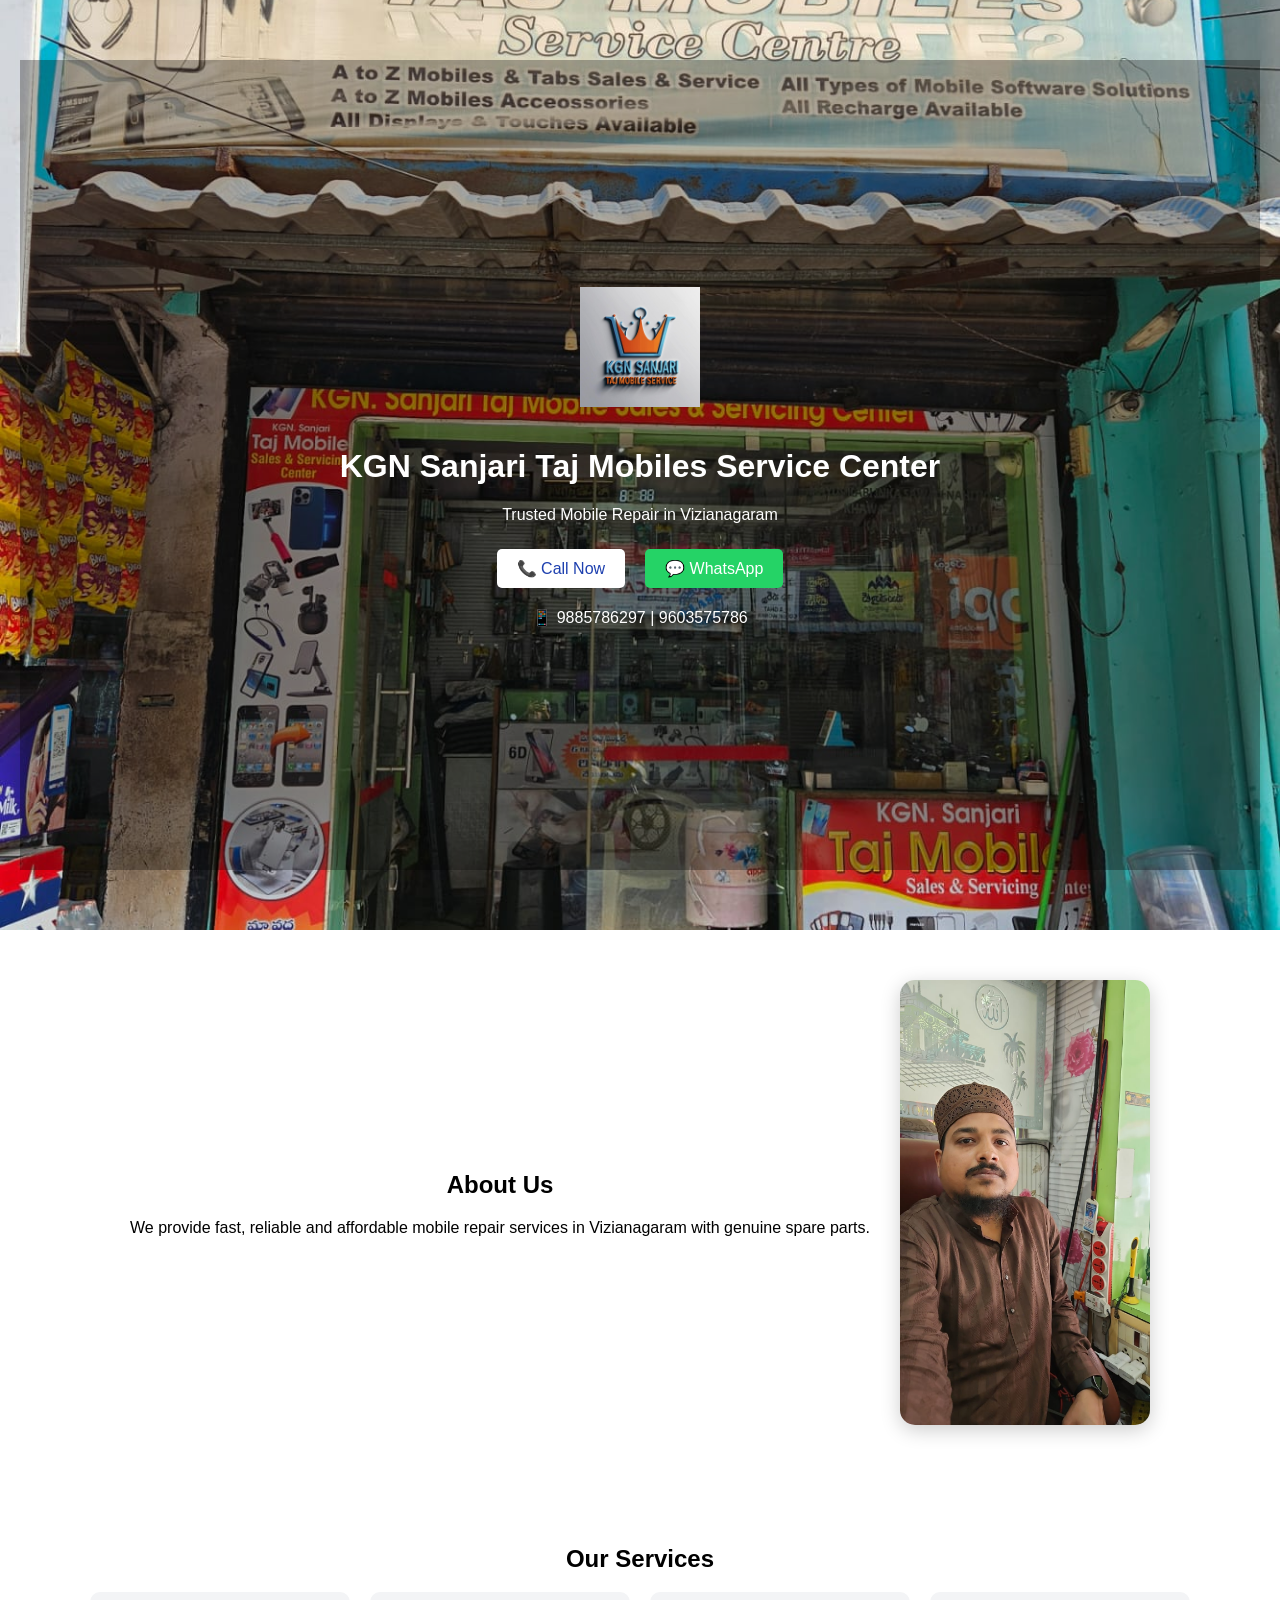
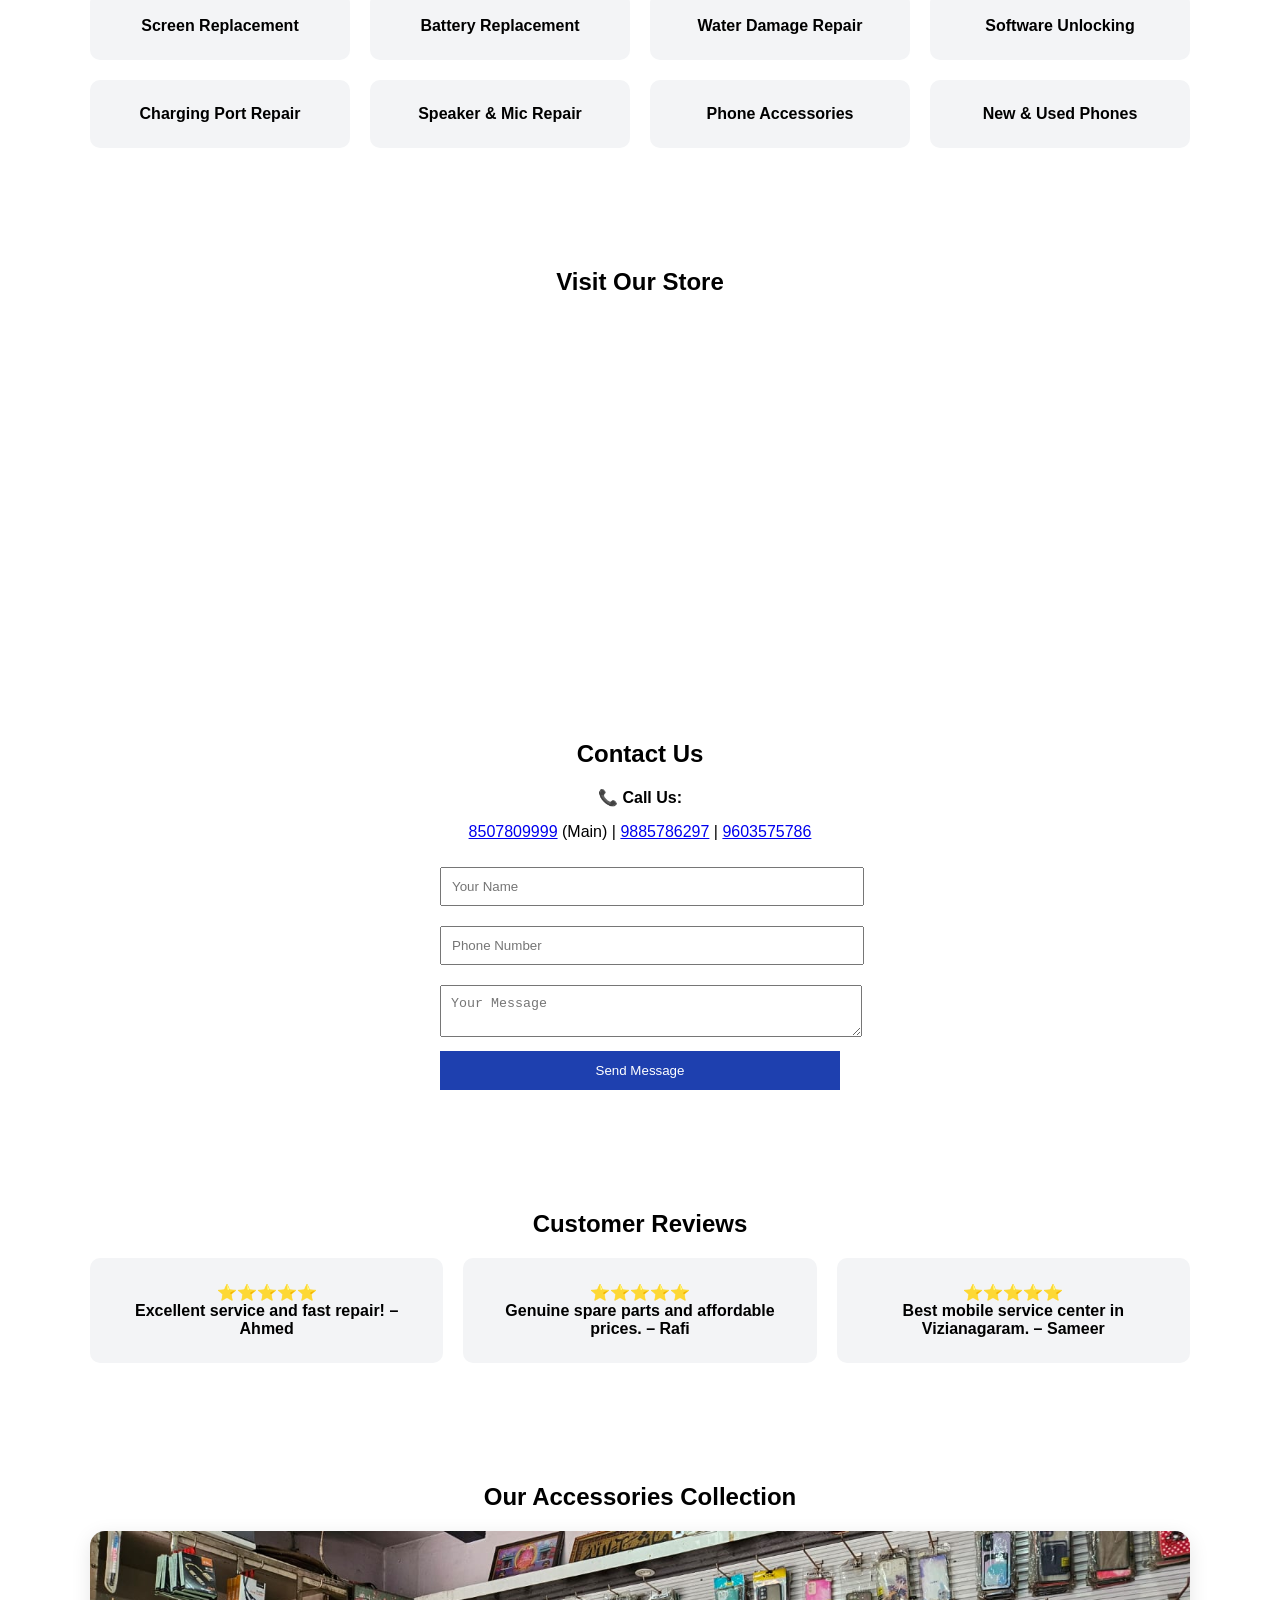
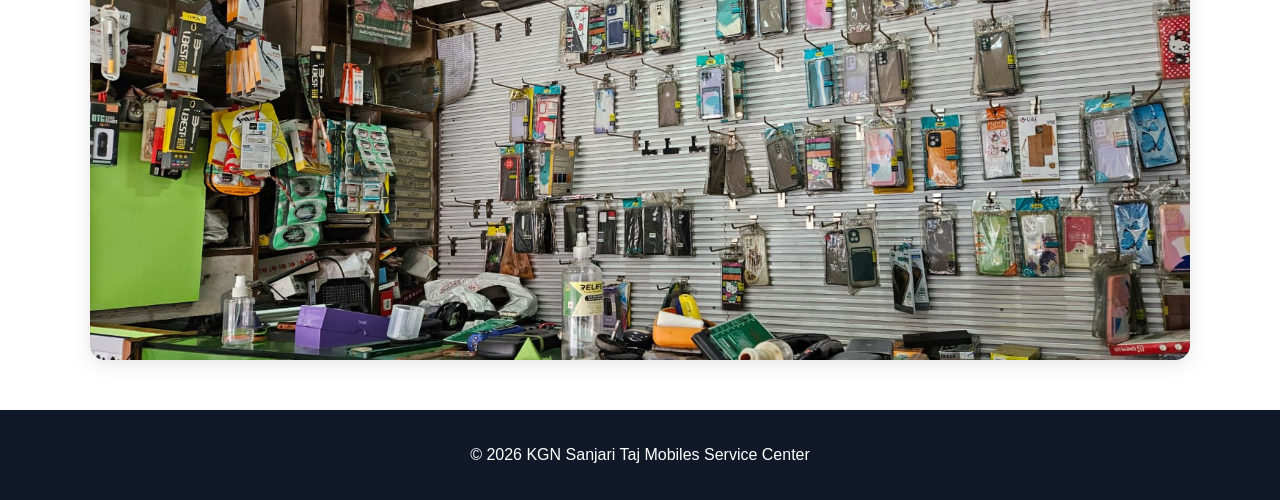
==== index.html @ 89501f6b "First website upload" ====
<!DOCTYPE html>
<html lang="en">
<head>
  <meta charset="UTF-8">
  <title>KGN Sanjari Taj Mobiles Service Center</title>
  <meta name="viewport" content="width=device-width, initial-scale=1.0">
  <link rel="stylesheet" href="style.css">
</head>
<body>

<header class="hero">
  <div class="overlay">
    <div class="container">
      <img src="images/Logo.png" class="logo">
      <h1>KGN Sanjari Taj Mobiles Service Center</h1>
      <p>Trusted Mobile Repair in Vizianagaram</p>
  <div class="buttons">
  <a href="tel:8507809999" class="btn call">📞 Call Now</a>
  <a href="https://wa.me/918507809999" class="btn whatsapp">💬 WhatsApp</a>
</div>

<p class="extra-numbers">
  📱 9885786297 | 9603575786
</p>
    </div>
  </div>
</header>

<section class="about">
  <div class="container about-flex">
    <div>
      <h2>About Us</h2>
      <p>
        We provide fast, reliable and affordable mobile repair services 
        in Vizianagaram with genuine spare parts.
      </p>
    </div>
    <img src="images/owner.jpeg" alt="Owner">
  </div>
</section>

<section class="services">
  <div class="container">
    <h2>Our Services</h2>
    <div class="grid">
      <div class="card">Screen Replacement</div>
      <div class="card">Battery Replacement</div>
      <div class="card">Water Damage Repair</div>
      <div class="card">Software Unlocking</div>
      <div class="card">Charging Port Repair</div>
      <div class="card">Speaker & Mic Repair</div>
      <div class="card">Phone Accessories</div>
      <div class="card">New & Used Phones</div>
    </div>
  </div>
</section>

<section class="location">
  <div class="container">
    <h2>Visit Our Store</h2>
   <iframe 
  src="https://www.google.com/maps?q=18.114281,83.413491&output=embed">
</iframe>
  </div>
</section>

<section class="contact">
  <div class="container">
    <h2>Contact Us</h2>

   <p><strong>📞 Call Us:</strong></p>
<p>
  <a href="tel:8507809999">8507809999</a> (Main) |
  <a href="tel:9885786297">9885786297</a> |
  <a href="tel:9603575786">9603575786</a>
</p>

    <form action="https://formsubmit.co/YOUR-EMAIL@gmail.com" method="POST">
      <input type="text" name="name" placeholder="Your Name" required>
      <input type="tel" name="phone" placeholder="Phone Number" required>
      <textarea name="message" placeholder="Your Message" required></textarea>
      <button type="submit">Send Message</button>
    </form>
  </div>
</section>
<section class="reviews">
  <div class="container">
    <h2 data-aos="fade-up">Customer Reviews</h2>
    <div class="grid">
      <div class="card" data-aos="fade-up">
        ⭐⭐⭐⭐⭐ <br>
        Excellent service and fast repair! – Ahmed
      </div>
      <div class="card" data-aos="fade-up" data-aos-delay="200">
        ⭐⭐⭐⭐⭐ <br>
        Genuine spare parts and affordable prices. – Rafi
      </div>
      <div class="card" data-aos="fade-up" data-aos-delay="400">
        ⭐⭐⭐⭐⭐ <br>
        Best mobile service center in Vizianagaram. – Sameer
      </div>
    </div>
  </div>
</section>
<section class="gallery">
  <div class="container">
    <h2>Our Accessories Collection</h2>
    <div class="grid">
      <img src="images/wall.jpeg">
    </div>
  </div>
</section>
<footer>
  <p>© 2026 KGN Sanjari Taj Mobiles Service Center</p>
</footer>

</body>
</html>
---- style.css ----
body {
  margin: 0;
  font-family: Arial, sans-serif;
  text-align: center;
}

.container {
  width: 90%;
  max-width: 1100px;
  margin: auto;
}

header {
  background: linear-gradient(135deg, #1e40af, #2563eb);
  color: white;
  padding: 60px 20px;
}

.buttons {
  margin-top: 20px;
}

.btn {
  padding: 10px 20px;
  margin: 5px;
  text-decoration: none;
  border-radius: 5px;
  display: inline-block;
}

.call {
  background: white;
  color: #1e40af;
}

.whatsapp {
  background: #25D366;
  color: white;
}

section {
  padding: 50px 20px;
}

.grid {
  display: grid;
  grid-template-columns: repeat(auto-fit, minmax(220px, 1fr));
  gap: 20px;
}

.card {
  background: #f3f4f6;
  padding: 25px;
  border-radius: 10px;
  font-weight: bold;
}

iframe {
  width: 100%;
  height: 300px;
  border: 0;
}

form {
  max-width: 400px;
  margin: auto;
}

input, textarea {
  width: 100%;
  padding: 10px;
  margin: 10px 0;
}

button {
  background: #1e40af;
  color: white;
  padding: 12px;
  border: none;
  width: 100%;
  cursor: pointer;
}

footer {
  background: #111827;
  color: white;
  padding: 20px;
}
.hero {
  background: url("images/front.jpeg") center/cover no-repeat;
  height: 90vh;
  position: relative;
}

.overlay {
  background: rgba(0,0,0,0.3);
  height: 100%;
  display: flex;
  align-items: center;
  justify-content: center;
  text-align: center;
  color: white;
}

.logo {
  width: 120px;
  margin-bottom: 15px;
}.about-flex {
  display: flex;
  gap: 30px;
  align-items: center;
  justify-content: center;
  flex-wrap: wrap;
}

.about-flex img {
  width: 250px;
  border-radius: 15px;
  box-shadow: 0 5px 20px rgba(0,0,0,0.2);
}
.gallery img {
  width: 100%;
  border-radius: 15px;
  box-shadow: 0 5px 20px rgba(0,0,0,0.1);
}
.buttons {
  display: flex;
  flex-wrap: wrap;
  justify-content: center;
  gap: 10px;
}.extra-numbers {
  margin-top: 15px;
  font-size: 16px;
  color: #fff;
}
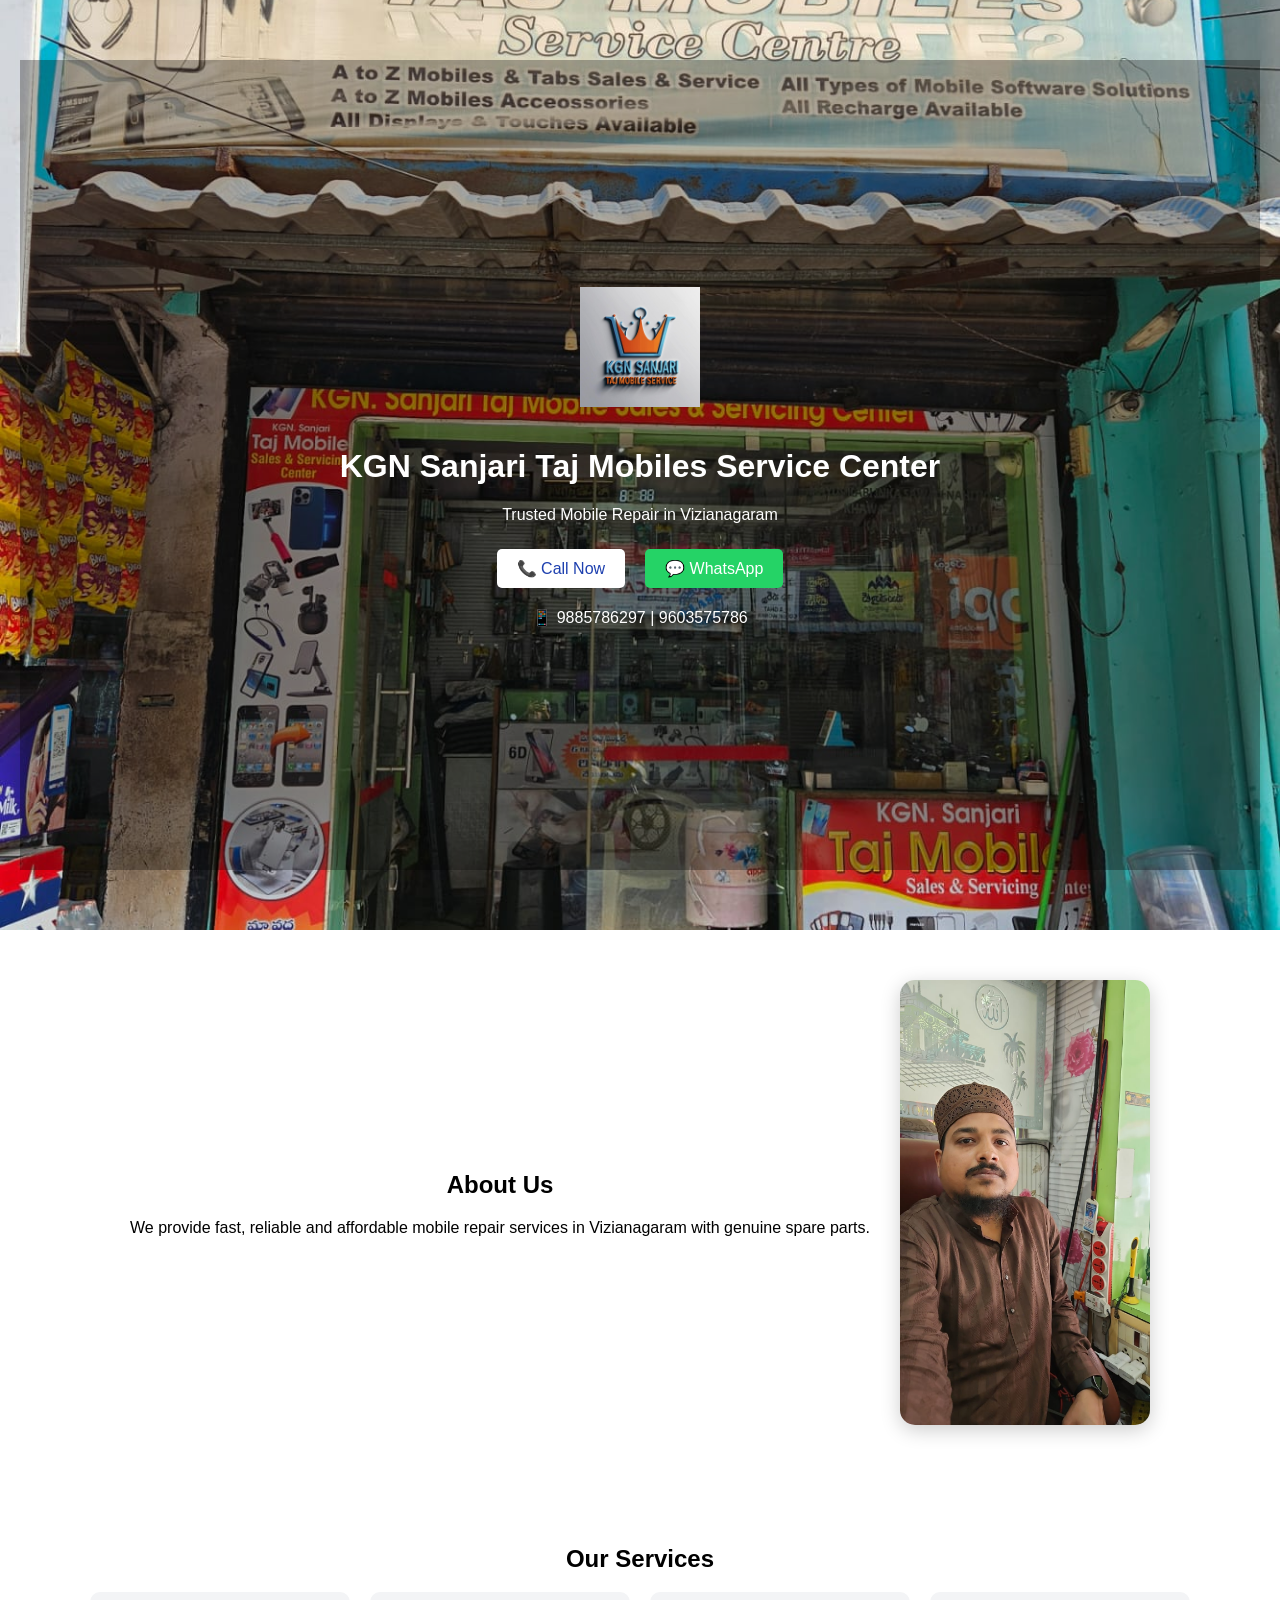
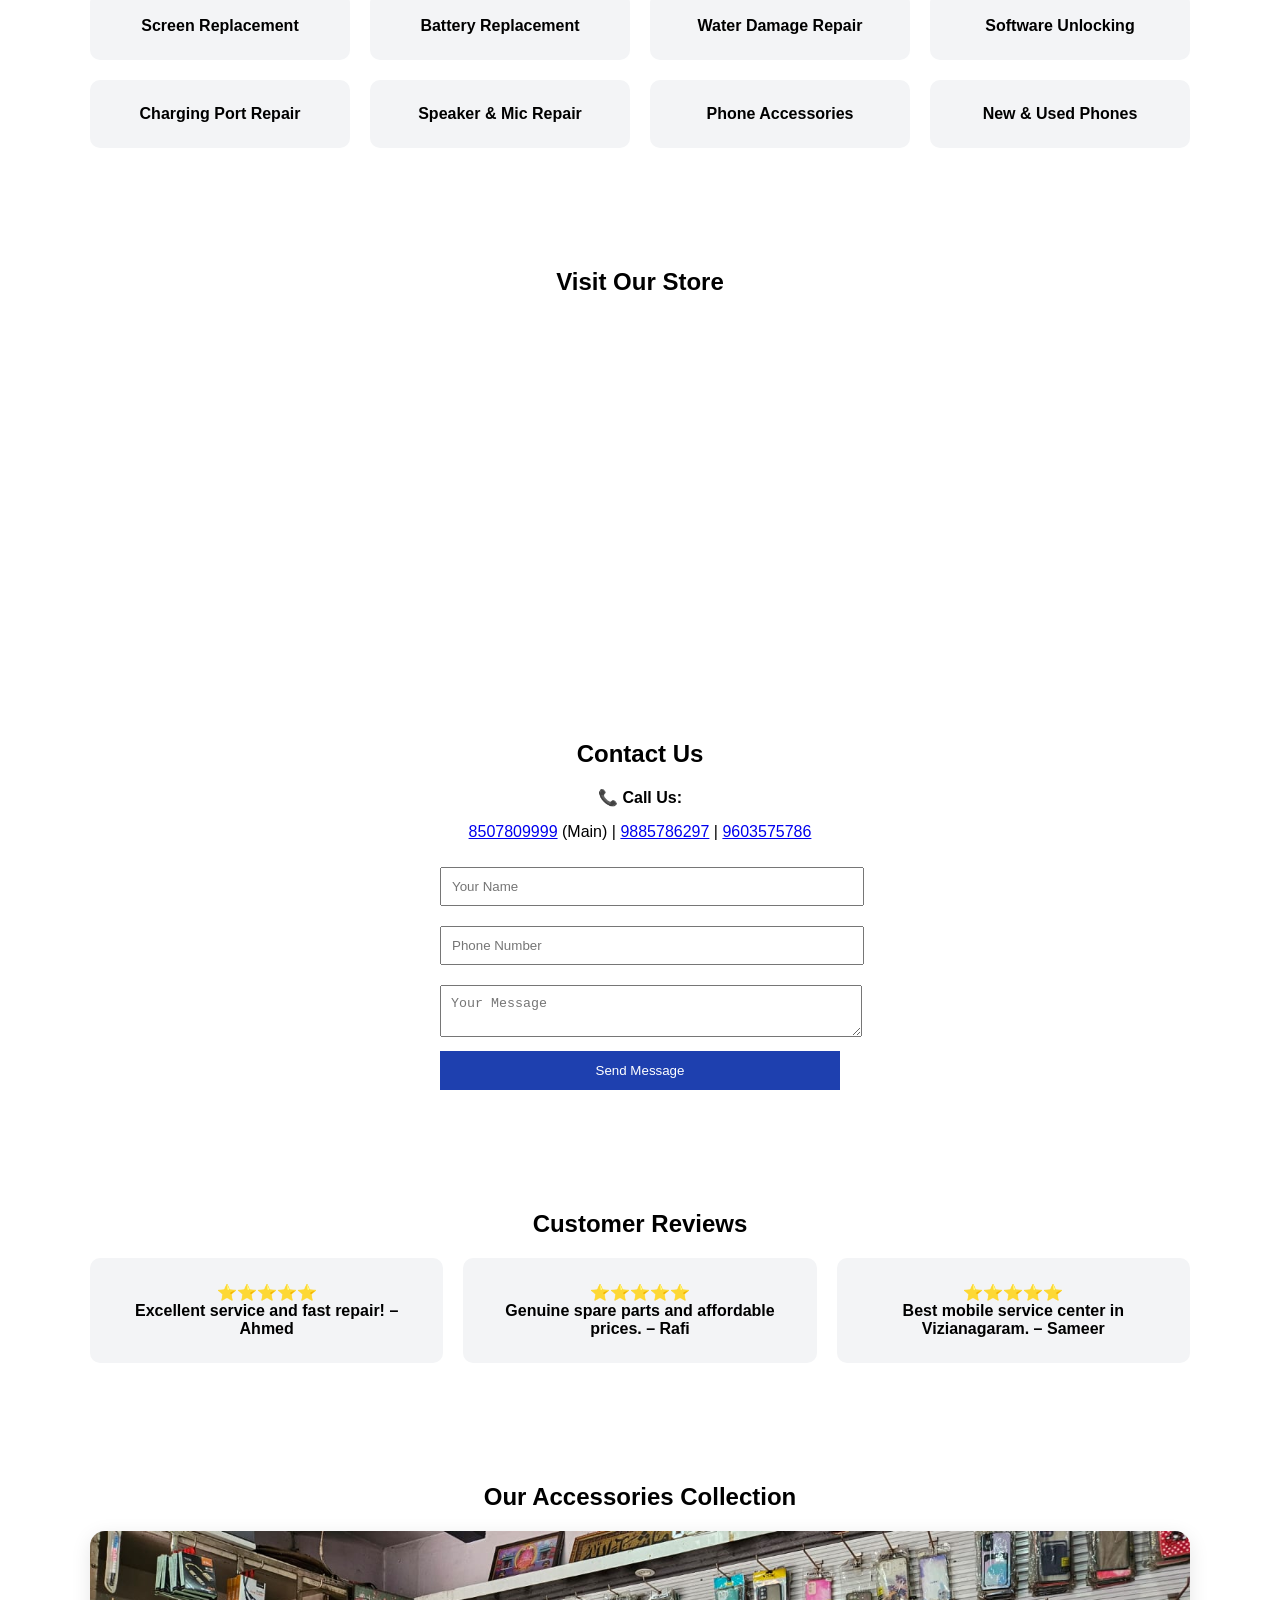
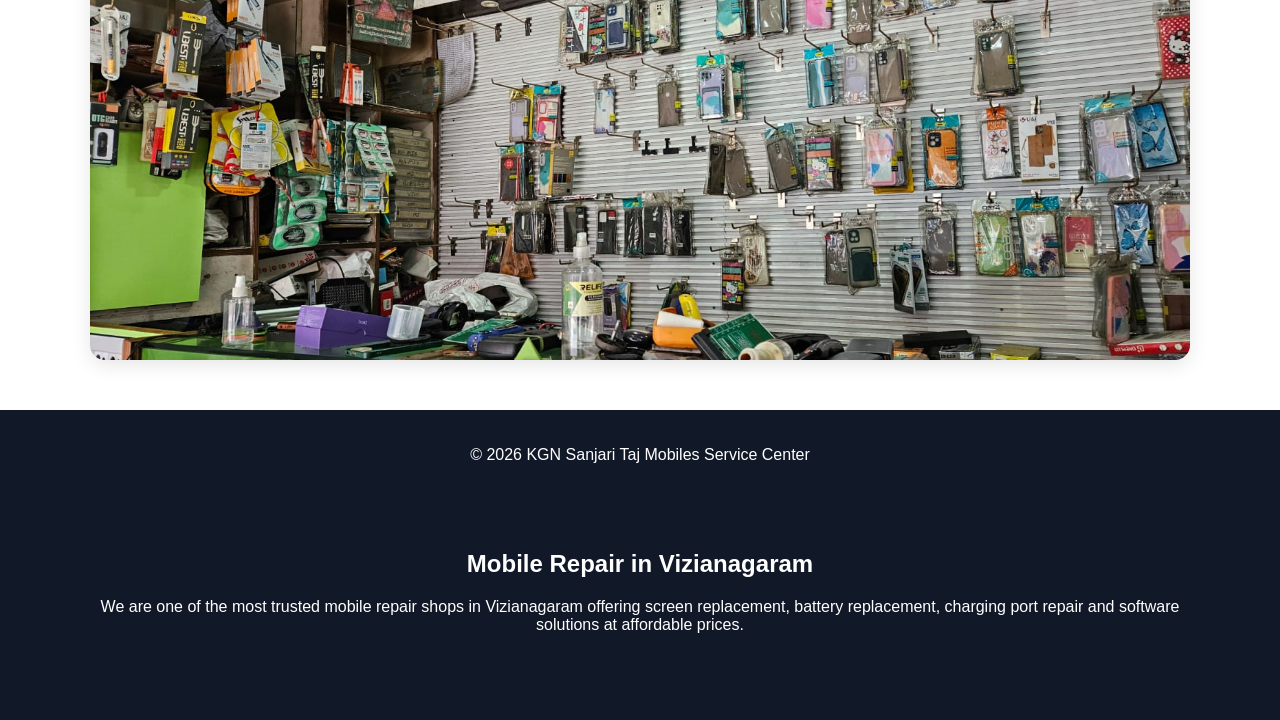
==== commit bb55f533: "Updated website" ====
--- a/index.html
+++ b/index.html
@@ -2,7 +2,9 @@
 <html lang="en">
 <head>
   <meta charset="UTF-8">
-  <title>KGN Sanjari Taj Mobiles Service Center</title>
+  <meta name="description" content="KGN Sanjari Taj Mobiles is the best mobile repair shop in Vizianagaram. Screen replacement, battery replacement, software repair and accessories available. Call 8507809999.">
+  <meta name="keywords" content="Mobile repair in Vizianagaram, Best mobile service center Vizianagaram, Screen replacement Vizianagaram, Battery replacement near me">
+  <title>Best Mobile Repair in Vizianagaram | KGN Sanjari Taj Mobiles Service Center</title>
   <meta name="viewport" content="width=device-width, initial-scale=1.0">
   <link rel="stylesheet" href="style.css">
 </head>
@@ -112,6 +114,16 @@
 </section>
 <footer>
   <p>© 2026 KGN Sanjari Taj Mobiles Service Center</p>
+  <section>
+  <div class="container">
+    <h2>Mobile Repair in Vizianagaram</h2>
+    <p>
+      We are one of the most trusted mobile repair shops in Vizianagaram 
+      offering screen replacement, battery replacement, charging port repair 
+      and software solutions at affordable prices.
+    </p>
+  </div>
+</section>
 </footer>
 
 </body>
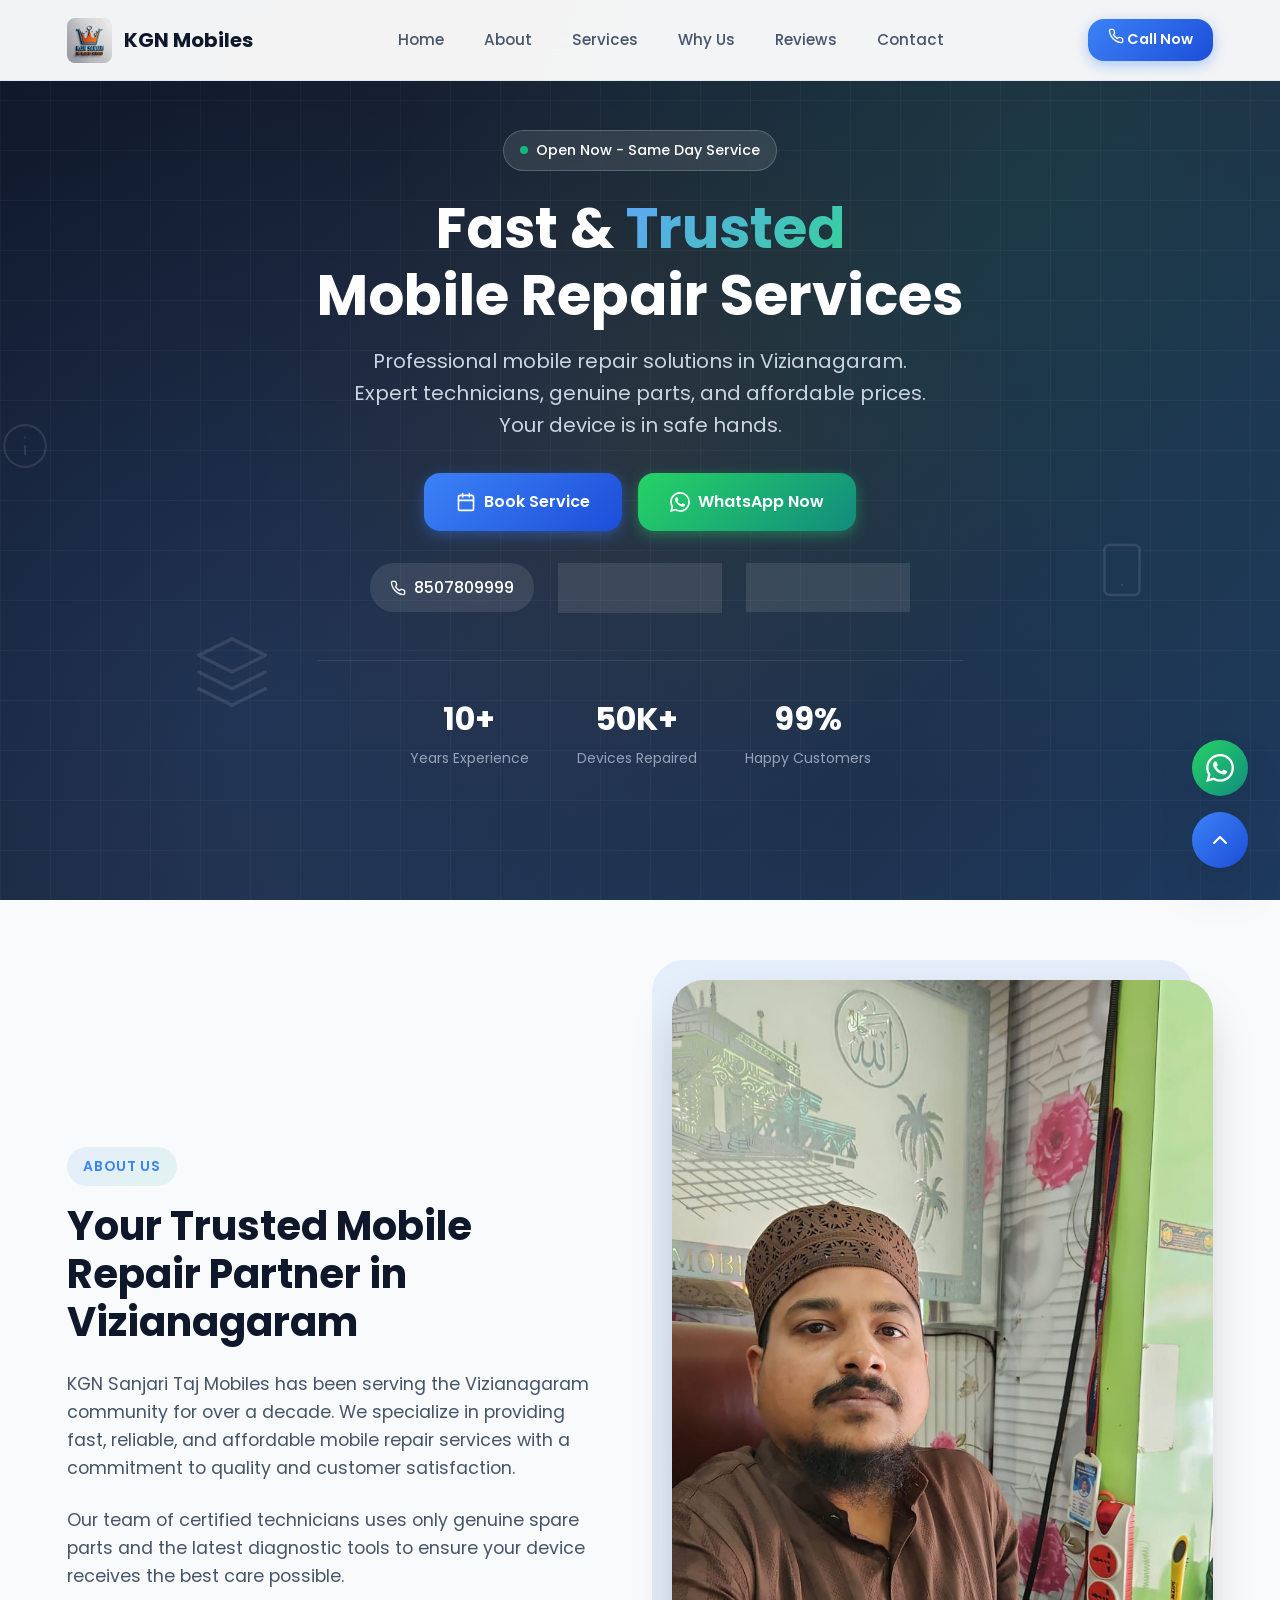
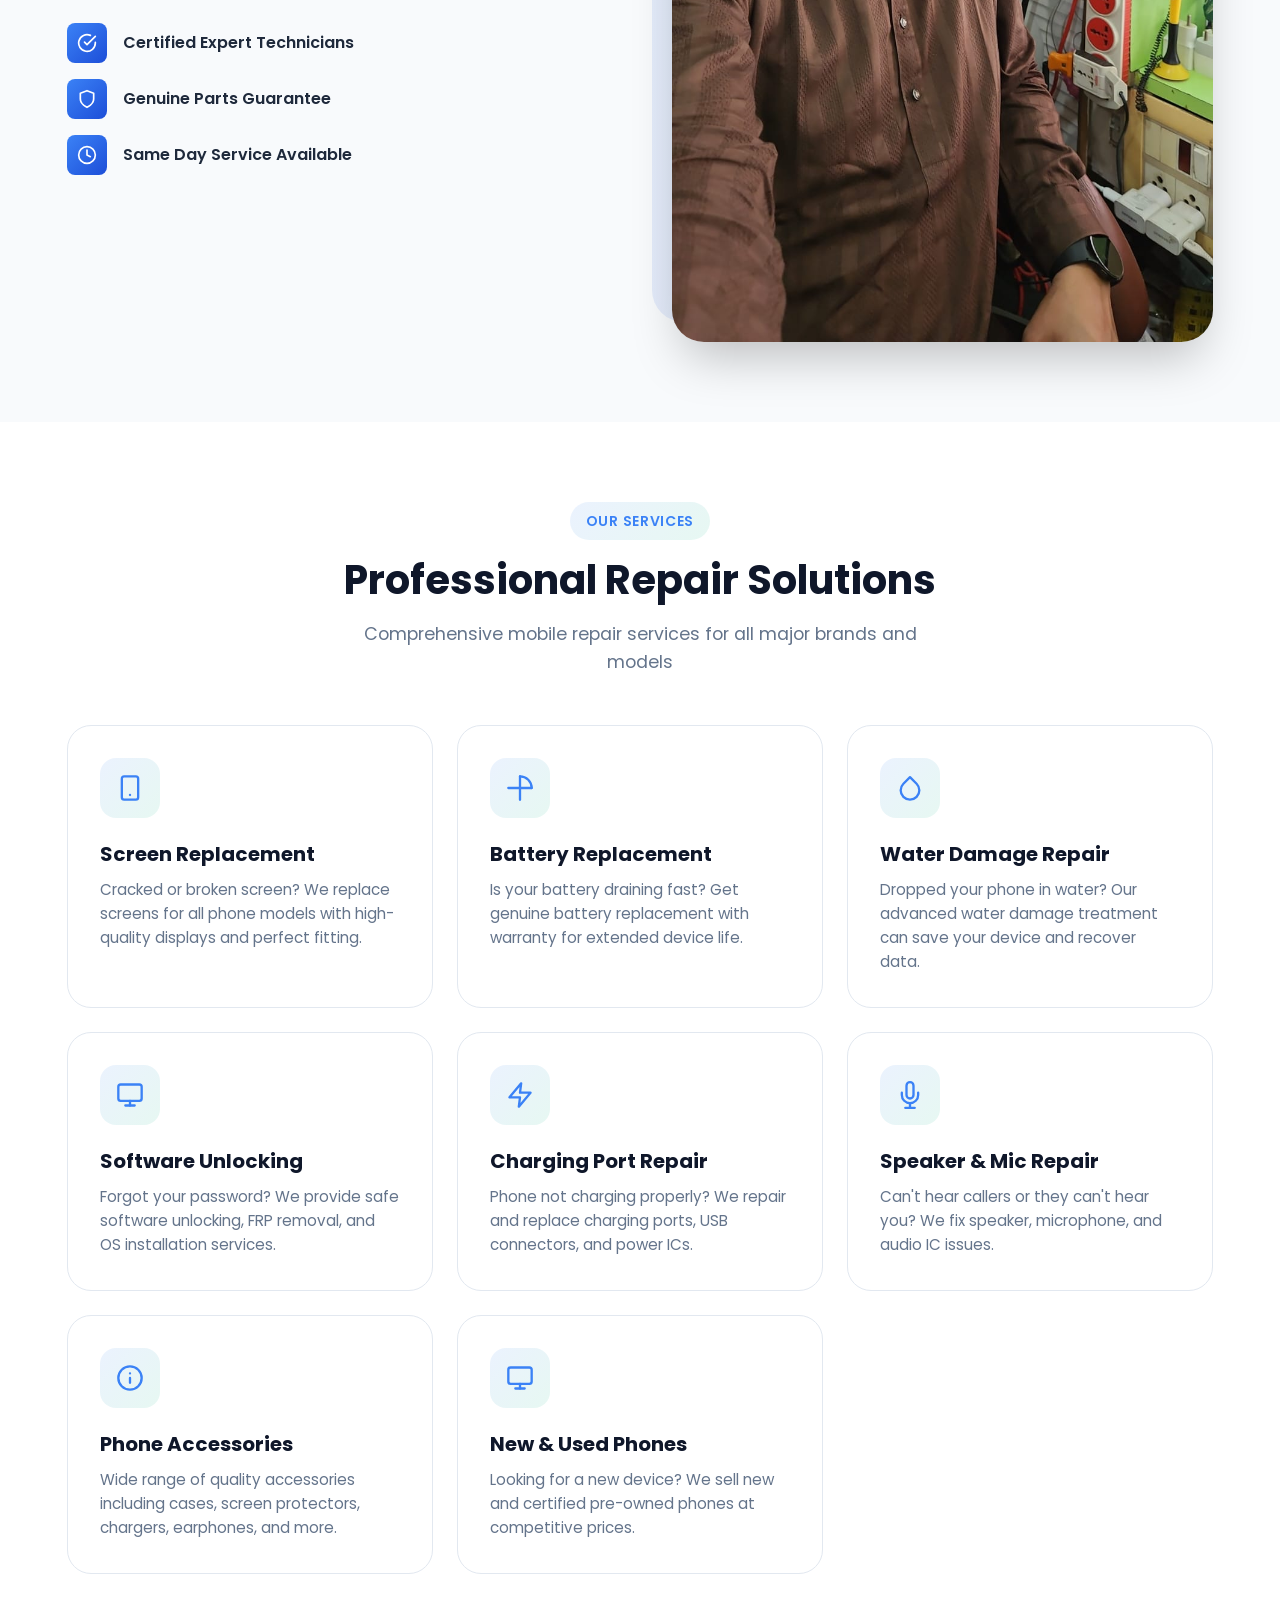
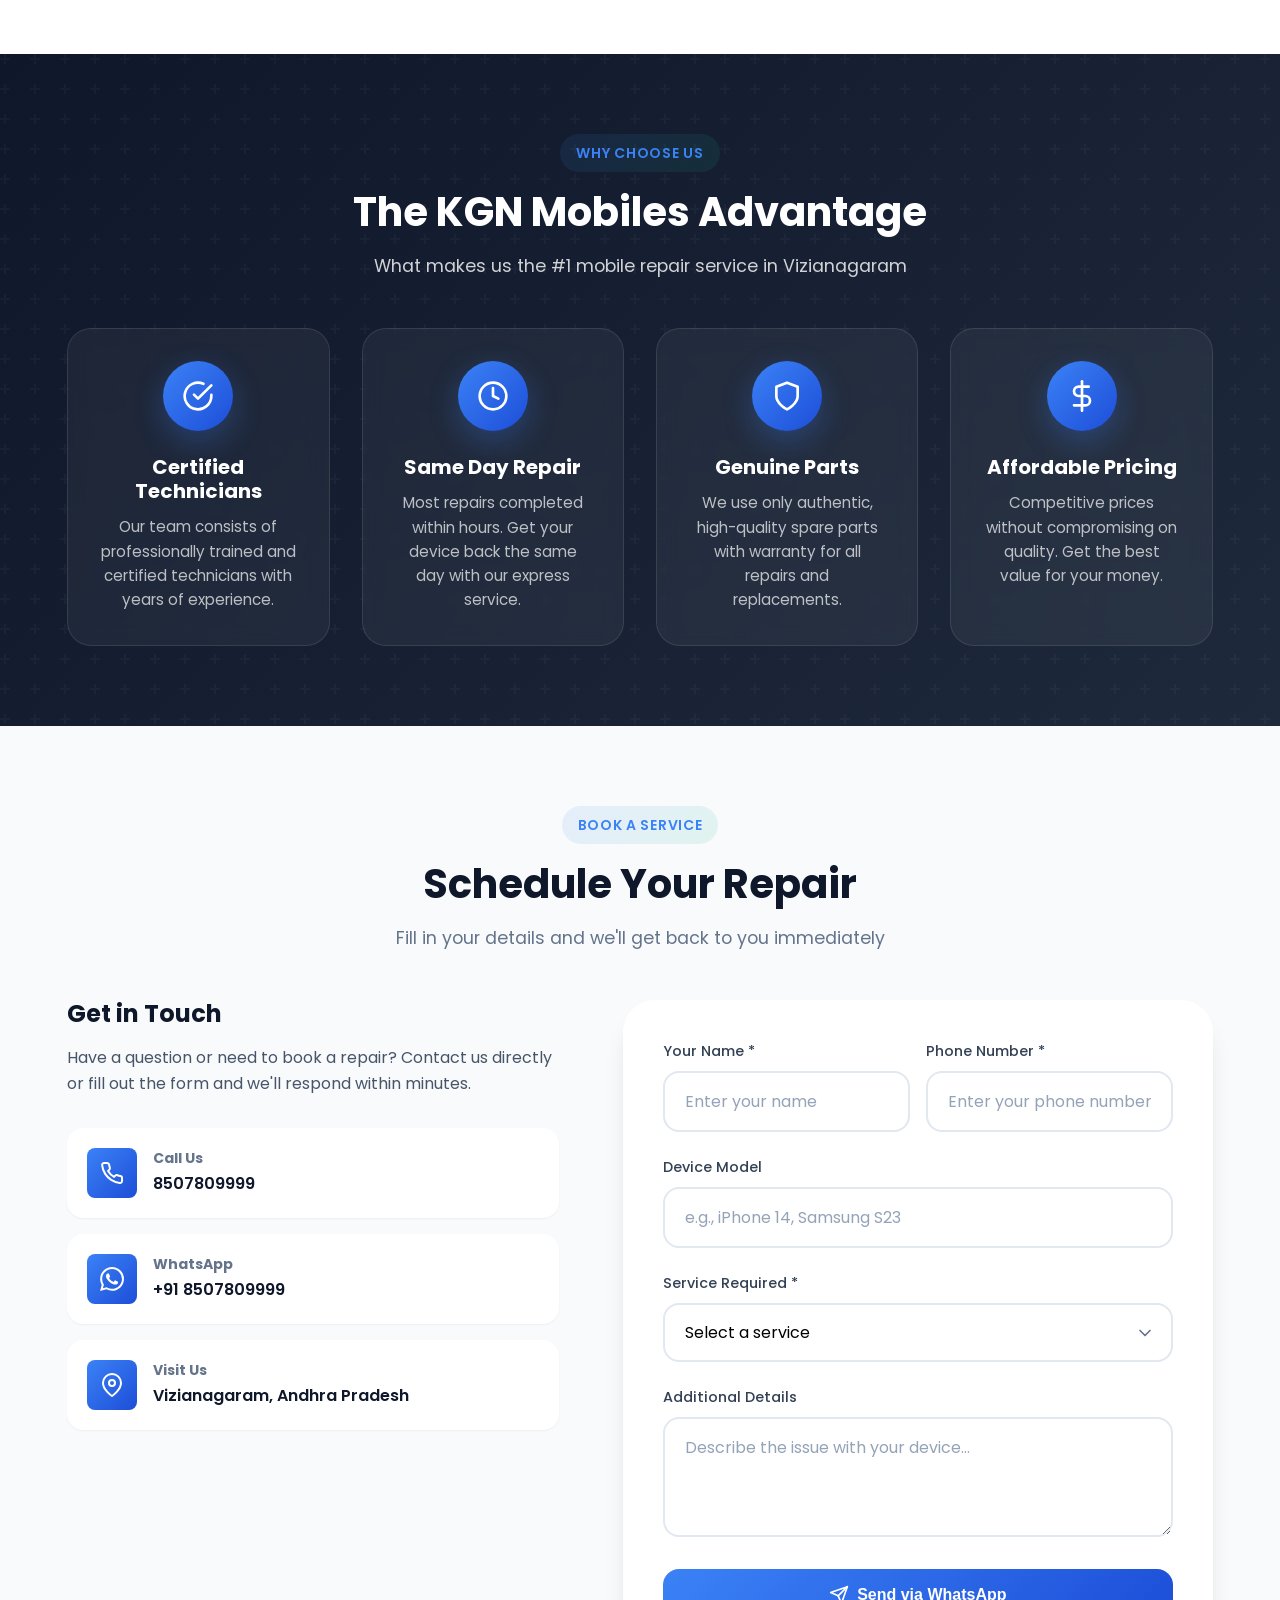
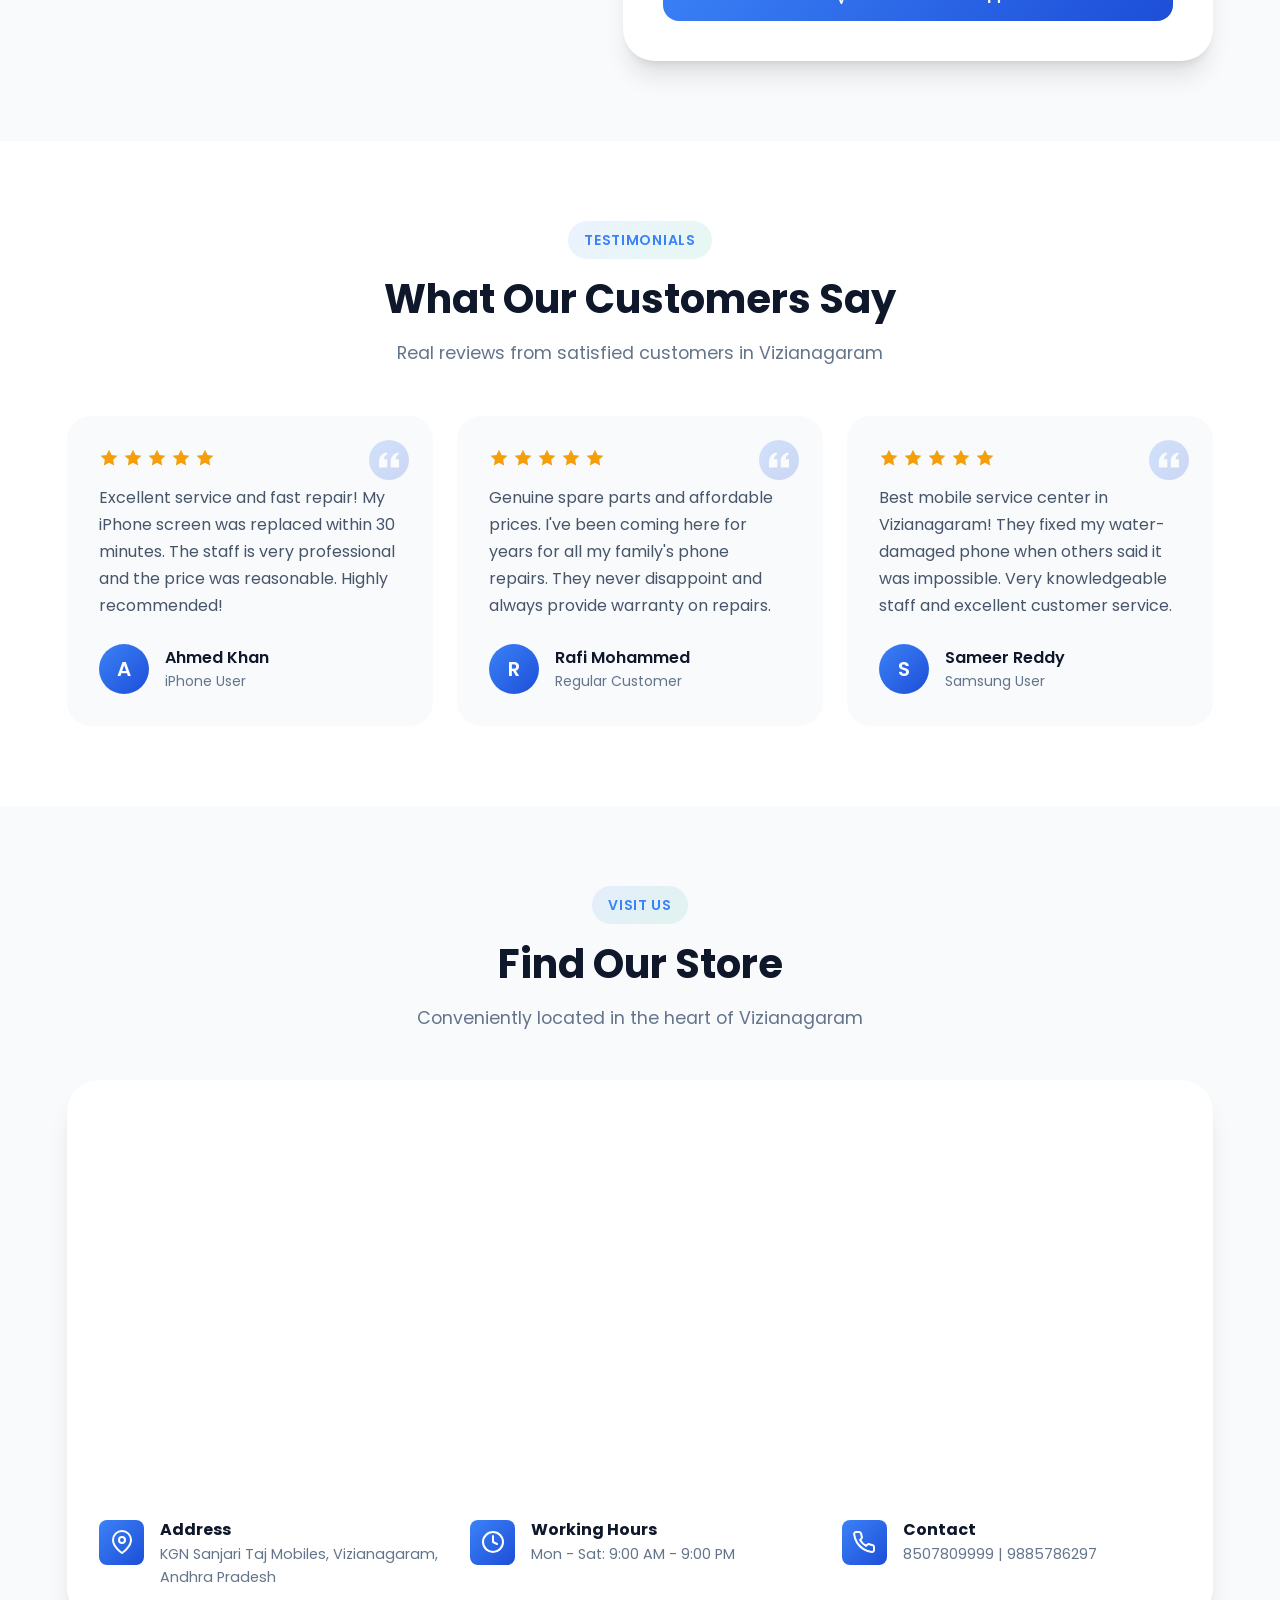
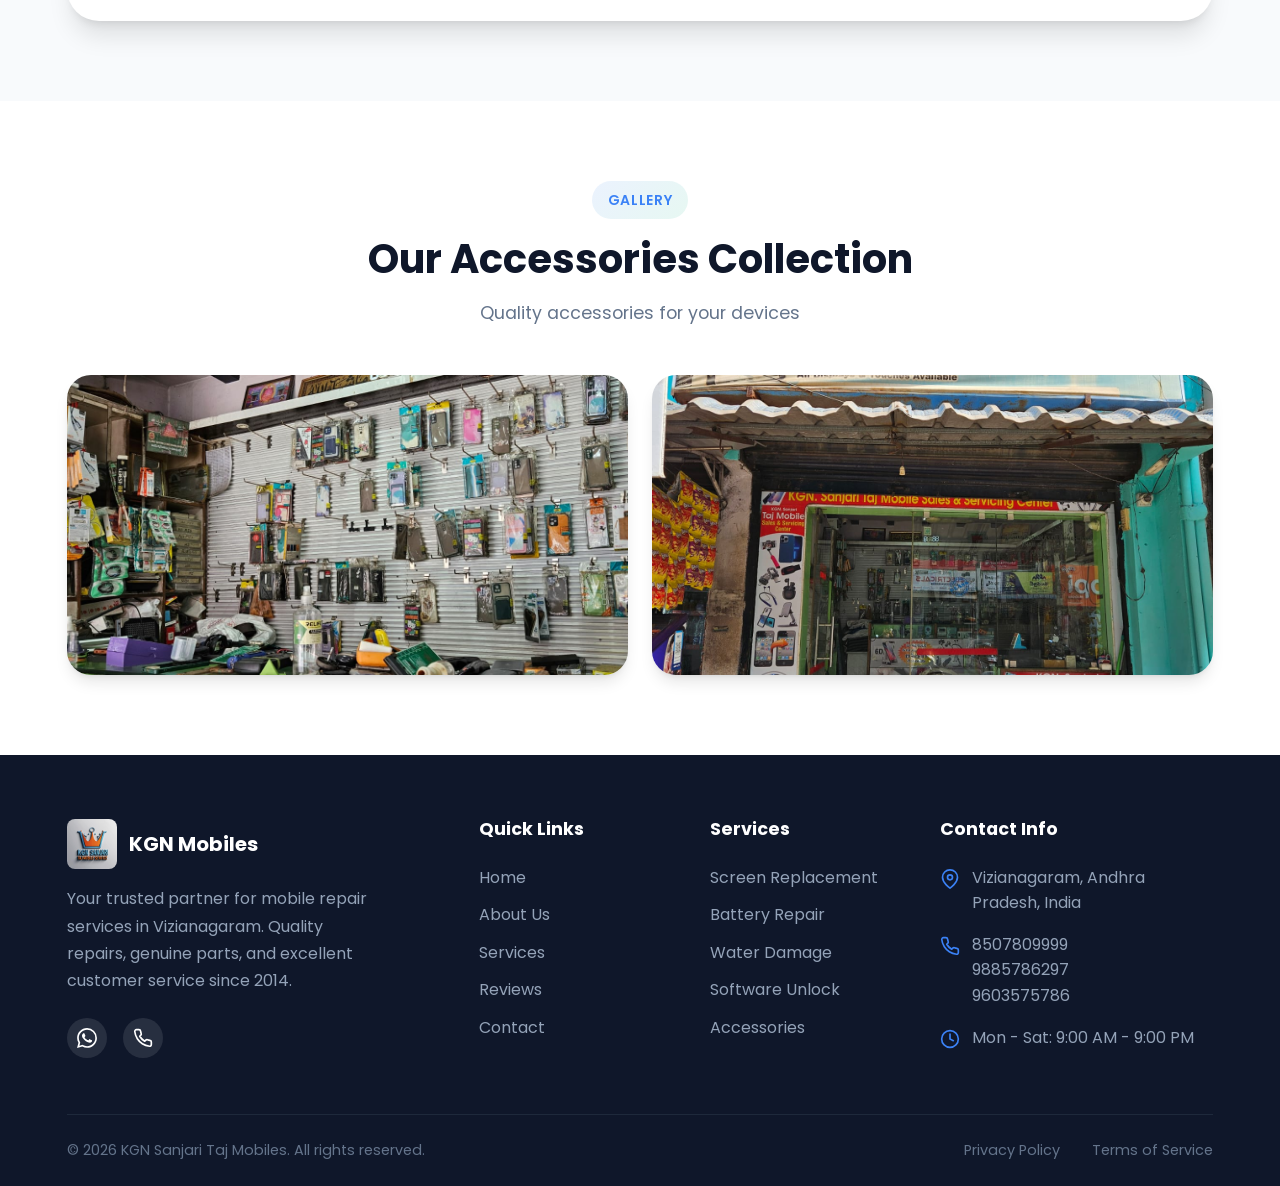
==== commit eeb5f666: "Complete professional redesign - modern UI/UX, animations, responsive design" ====
--- a/index.html
+++ b/index.html
@@ -2,129 +2,762 @@
 <html lang="en">
 <head>
   <meta charset="UTF-8">
-  <meta name="description" content="KGN Sanjari Taj Mobiles is the best mobile repair shop in Vizianagaram. Screen replacement, battery replacement, software repair and accessories available. Call 8507809999.">
-  <meta name="keywords" content="Mobile repair in Vizianagaram, Best mobile service center Vizianagaram, Screen replacement Vizianagaram, Battery replacement near me">
-  <title>Best Mobile Repair in Vizianagaram | KGN Sanjari Taj Mobiles Service Center</title>
+  <meta name="description" content="KGN Sanjari Taj Mobiles is the best mobile repair shop in Vizianagaram. Expert screen replacement, battery replacement, software repair and accessories. Call 8507809999.">
+  <meta name="keywords" content="Mobile repair in Vizianagaram, Best mobile service center Vizianagaram, Screen replacement Vizianagaram, Battery replacement near me, KGN Mobiles">
+  <meta name="author" content="KGN Sanjari Taj Mobiles">
+  <meta name="robots" content="index, follow">
+  
+  <!-- Open Graph -->
+  <meta property="og:title" content="KGN Sanjari Taj Mobiles | Professional Mobile Repair Services">
+  <meta property="og:description" content="Fast & Trusted Mobile Repair Services in Vizianagaram. Screen replacement, battery repair, software solutions & more.">
+  <meta property="og:type" content="business.business">
+  <meta property="og:locale" content="en_IN">
+  
+  <title>KGN Sanjari Taj Mobiles | Professional Mobile Repair Services in Vizianagaram</title>
   <meta name="viewport" content="width=device-width, initial-scale=1.0">
+  
+  <!-- Google Fonts -->
+  <link rel="preconnect" href="https://fonts.googleapis.com">
+  <link rel="preconnect" href="https://fonts.gstatic.com" crossorigin>
+  <link href="https://fonts.googleapis.com/css2?family=Poppins:wght@300;400;500;600;700&display=swap" rel="stylesheet">
+  
+  <!-- Styles -->
   <link rel="stylesheet" href="style.css">
+  
+  <!-- Favicon -->
+  <link rel="icon" type="image/png" href="images/Logo.png">
 </head>
 <body>
 
-<header class="hero">
-  <div class="overlay">
-    <div class="container">
-      <img src="images/Logo.png" class="logo">
-      <h1>KGN Sanjari Taj Mobiles Service Center</h1>
-      <p>Trusted Mobile Repair in Vizianagaram</p>
-  <div class="buttons">
-  <a href="tel:8507809999" class="btn call">📞 Call Now</a>
-  <a href="https://wa.me/918507809999" class="btn whatsapp">💬 WhatsApp</a>
-</div>
-
-<p class="extra-numbers">
-  📱 9885786297 | 9603575786
-</p>
+  <!-- Loading Animation -->
+  <div class="loader" id="loader">
+    <div class="loader-content">
+      <div class="loader-spinner"></div>
+      <p class="loader-text">KGN Mobiles</p>
     </div>
   </div>
-</header>
-
-<section class="about">
-  <div class="container about-flex">
-    <div>
-      <h2>About Us</h2>
-      <p>
-        We provide fast, reliable and affordable mobile repair services 
-        in Vizianagaram with genuine spare parts.
+
+  <!-- Navigation -->
+  <nav class="navbar" id="navbar">
+    <div class="container">
+      <a href="#" class="navbar-brand">
+        <img src="images/Logo.png" alt="KGN Mobiles Logo">
+        <span>KGN Mobiles</span>
+      </a>
+      
+      <ul class="navbar-nav">
+        <li><a href="#home" class="nav-link">Home</a></li>
+        <li><a href="#about" class="nav-link">About</a></li>
+        <li><a href="#services" class="nav-link">Services</a></li>
+        <li><a href="#why-us" class="nav-link">Why Us</a></li>
+        <li><a href="#testimonials" class="nav-link">Reviews</a></li>
+        <li><a href="#contact" class="nav-link">Contact</a></li>
+      </ul>
+      
+      <div class="navbar-cta">
+        <a href="tel:8507809999" class="btn-nav btn-nav-primary">
+          <svg width="16" height="16" viewBox="0 0 24 24" fill="none" stroke="currentColor" stroke-width="2" stroke-linecap="round" stroke-linejoin="round"><path d="M22 16.92v3a2 2 0 0 1-2.18 2 19.79 19.79 0 0 1-8.63-3.07 19.5 19.5 0 0 1-6-6 19.79 19.79 0 0 1-3.07-8.67A2 2 0 0 1 4.11 2h3a2 2 0 0 1 2 1.72 12.84 12.84 0 0 0 .7 2.81 2 2 0 0 1-.45 2.11L8.09 9.91a16 16 0 0 0 6 6l1.27-1.27a2 2 0 0 1 2.11-.45 12.84 12.84 0 0 0 2.81.7A2 2 0 0 1 22 16.92z"></path></svg>
+          Call Now
+        </a>
+      </div>
+      
+      <div class="menu-toggle" id="menuToggle">
+        <span></span>
+        <span></span>
+        <span></span>
+      </div>
+    </div>
+  </nav>
+
+  <!-- Hero Section -->
+  <section class="hero" id="home">
+    <div class="hero-bg-pattern"></div>
+    
+    <!-- Floating Icons -->
+    <div class="floating-icon">
+      <svg width="60" height="60" viewBox="0 0 24 24" fill="none" stroke="white" stroke-width="1" stroke-linecap="round" stroke-linejoin="round"><rect x="5" y="2" width="14" height="20" rx="2" ry="2"></rect><line x1="12" y1="18" x2="12.01" y2="18"></line></svg>
+    </div>
+    <div class="floating-icon">
+      <svg width="80" height="80" viewBox="0 0 24 24" fill="none" stroke="white" stroke-width="1" stroke-linecap="round" stroke-linejoin="round"><path d="M12 2L2 7l10 5 10-5-10-5zM2 17l10 5 10-5M2 12l10 5 10-5"></path></svg>
+    </div>
+    <div class="floating-icon">
+      <svg width="50" height="50" viewBox="0 0 24 24" fill="none" stroke="white" stroke-width="1" stroke-linecap="round" stroke-linejoin="round"><circle cx="12" cy="12" r="10"></circle><line x1="12" y1="16" x2="12" y2="12"></line><line x1="12" y1="8" x2="12.01" y2="8"></line></svg>
+    </div>
+    
+    <div class="hero-content">
+      <div class="hero-badge">
+        <span class="pulse"></span>
+        <span>Open Now - Same Day Service</span>
+      </div>
+      
+      <h1>
+        Fast & <span class="highlight">Trusted</span><br>
+        Mobile Repair Services
+      </h1>
+      
+      <p class="hero-subtitle">
+        Professional mobile repair solutions in Vizianagaram. Expert technicians, genuine parts, 
+        and affordable prices. Your device is in safe hands.
       </p>
-    </div>
-    <img src="images/owner.jpeg" alt="Owner">
+      
+      <div class="hero-buttons">
+        <a href="#booking" class="btn btn-primary">
+          <svg width="20" height="20" viewBox="0 0 24 24" fill="none" stroke="currentColor" stroke-width="2" stroke-linecap="round" stroke-linejoin="round"><rect x="3" y="4" width="18" height="18" rx="2" ry="2"></rect><line x1="16" y1="2" x2="16" y2="6"></line><line x1="8" y1="2" x2="8" y2="6"></line><line x1="3" y1="10" x2="21" y2="10"></line></svg>
+          Book Service
+        </a>
+        <a href="https://wa.me/918507809999" target="_blank" class="btn btn-whatsapp">
+          <svg width="20" height="20" viewBox="0 0 24 24" fill="currentColor"><path d="M17.472 14.382c-.297-.149-1.758-.867-2.03-.967-.273-.099-.471-.148-.67.15-.197.297-.767.966-.94 1.164-.173.199-.347.223-.644.075-.297-.15-1.255-.463-2.39-1.475-.883-.788-1.48-1.761-1.653-2.059-.173-.297-.018-.458.13-.606.134-.133.298-.347.446-.52.149-.174.198-.298.298-.497.099-.198.05-.371-.025-.52-.075-.149-.669-1.612-.916-2.207-.242-.579-.487-.5-.669-.51-.173-.008-.371-.01-.57-.01-.198 0-.52.074-.792.372-.272.297-1.04 1.016-1.04 2.479 0 1.462 1.065 2.875 1.213 3.074.149.198 2.096 3.2 5.077 4.487.709.306 1.262.489 1.694.625.712.227 1.36.195 1.871.118.571-.085 1.758-.719 2.006-1.413.248-.694.248-1.289.173-1.413-.074-.124-.272-.198-.57-.347m-5.421 7.403h-.004a9.87 9.87 0 01-5.031-1.378l-.361-.214-3.741.982.998-3.648-.235-.374a9.86 9.86 0 01-1.51-5.26c.001-5.45 4.436-9.884 9.888-9.884 2.64 0 5.122 1.03 6.988 2.898a9.825 9.825 0 012.893 6.994c-.003 5.45-4.437 9.884-9.885 9.884m8.413-18.297A11.815 11.815 0 0012.05 0C5.495 0 .16 5.335.157 11.892c0 2.096.547 4.142 1.588 5.945L.057 24l6.305-1.654a11.882 11.882 0 005.683 1.448h.005c6.554 0 11.89-5.335 11.893-11.893a11.821 11.821 0 00-3.48-8.413z"/></svg>
+          WhatsApp Now
+        </a>
+      </div>
+      
+      <div class="hero-phones">
+        <a href="tel:8507809999" class="phone-pill">
+          <svg width="16" height="16" viewBox="0 0 24 24" fill="none" stroke="currentColor" stroke-width="2" stroke-linecap="round" stroke-linejoin="round"><path d="M22 16.92v3a2 2 0 0 1-2.18 2 19.79 19.79 0 0 1-8.63-3.07 19.5 19.5 0 0 1-6-6 19.79 19.79 0 0 1-3.07-8.67A2 2 0 0 1 4.11 2h3a2 2 0 0 1 2 1.72 12.84 12.84 0 0 0 .7 2.81 2 2 0 0 1-.45 2.11L8.09 9.91a16 16 0 0 0 6 6l1.27-1.27a2 2 0 0 1 2.11-.45 12.84 12.84 0 0 0 2.81.7A2 2 0 0 1 22 16.92z"></path></svg>
+          8507809999
+        </a>
+        <a href="tel:9885786297" class="phone-pill">
+          <svg width="16" height="16" viewBox="0 0 24 24" fill="none" stroke="currentColor" stroke-width="2" stroke-linecap="round" stroke-linejoin="round"><path d="M22 16.92v3a2 2 0 0 1-2.18 2 19.79 19.79 0 0 1-8.63-3.07 19.5 19.5 0 0 1-6-6 19.79 19.79 0 0 1-3.07-8.67A2 2 0 0 1 4.11 2h3a2 2 0 0 1 2 1.72 12.84 12.84 0 0 0 .7 2.81 2 2 0 0 1-.45 2.11L8.09 9.91a16 16 0 0 0 6 6l1.27-1.27a2 2 0 0 1 2.11-.45 12.84 12.84 0 0 0 2.81.7A2 2 0 0 1 22 16.92z"></path></svg>
+          9885786297
+        </a>
+        <a href="tel:9603575786" class="phone-pill">
+          <svg width="16" height="16" viewBox="0 0 24 24" fill="none" stroke="currentColor" stroke-width="2" stroke-linecap="round" stroke-linejoin="round"><path d="M22 16.92v3a2 2 0 0 1-2.18 2 19.79 19.79 0 0 1-8.63-3.07 19.5 19.5 0 0 1-6-6 19.79 19.79 0 0 1-3.07-8.67A2 2 0 0 1 4.11 2h3a2 2 0 0 1 2 1.72 12.84 12.84 0 0 0 .7 2.81 2 2 0 0 1-.45 2.11L8.09 9.91a16 16 0 0 0 6 6l1.27-1.27a2 2 0 0 1 2.11-.45 12.84 12.84 0 0 0 2.81.7A2 2 0 0 1 22 16.92z"></path></svg>
+          9603575786
+        </a>
+      </div>
+      
+      <div class="hero-stats">
+        <div class="stat-item">
+          <span class="stat-number">10+</span>
+          <span class="stat-label">Years Experience</span>
+        </div>
+        <div class="stat-item">
+          <span class="stat-number">50K+</span>
+          <span class="stat-label">Devices Repaired</span>
+        </div>
+        <div class="stat-item">
+          <span class="stat-number">99%</span>
+          <span class="stat-label">Happy Customers</span>
+        </div>
+      </div>
+    </div>
+  </section>
+
+  <!-- About Section -->
+  <section class="about" id="about">
+    <div class="container">
+      <div class="about-grid">
+        <div class="about-content animate-on-scroll">
+          <span class="section-label">About Us</span>
+          <h2>Your Trusted Mobile Repair Partner in Vizianagaram</h2>
+          <p>
+            KGN Sanjari Taj Mobiles has been serving the Vizianagaram community for over a decade. 
+            We specialize in providing fast, reliable, and affordable mobile repair services with 
+            a commitment to quality and customer satisfaction.
+          </p>
+          <p>
+            Our team of certified technicians uses only genuine spare parts and the latest diagnostic 
+            tools to ensure your device receives the best care possible.
+          </p>
+          
+          <div class="about-features">
+            <div class="about-feature">
+              <div class="about-feature-icon">
+                <svg width="20" height="20" viewBox="0 0 24 24" fill="none" stroke="currentColor" stroke-width="2" stroke-linecap="round" stroke-linejoin="round"><path d="M22 11.08V12a10 10 0 1 1-5.93-9.14"></path><polyline points="22 4 12 14.01 9 11.01"></polyline></svg>
+              </div>
+              <span class="about-feature-text">Certified Expert Technicians</span>
+            </div>
+            <div class="about-feature">
+              <div class="about-feature-icon">
+                <svg width="20" height="20" viewBox="0 0 24 24" fill="none" stroke="currentColor" stroke-width="2" stroke-linecap="round" stroke-linejoin="round"><path d="M12 22s8-4 8-10V5l-8-3-8 3v7c0 6 8 10 8 10z"></path></svg>
+              </div>
+              <span class="about-feature-text">Genuine Parts Guarantee</span>
+            </div>
+            <div class="about-feature">
+              <div class="about-feature-icon">
+                <svg width="20" height="20" viewBox="0 0 24 24" fill="none" stroke="currentColor" stroke-width="2" stroke-linecap="round" stroke-linejoin="round"><circle cx="12" cy="12" r="10"></circle><polyline points="12 6 12 12 16 14"></polyline></svg>
+              </div>
+              <span class="about-feature-text">Same Day Service Available</span>
+            </div>
+          </div>
+        </div>
+        
+        <div class="about-image animate-on-scroll">
+          <img src="images/owner.jpeg" alt="KGN Mobiles Shop Owner - Expert Technician">
+        </div>
+      </div>
+    </div>
+  </section>
+
+  <!-- Services Section -->
+  <section class="services" id="services">
+    <div class="container">
+      <div class="section-header animate-on-scroll">
+        <span class="section-label">Our Services</span>
+        <h2 class="section-title">Professional Repair Solutions</h2>
+        <p class="section-subtitle">Comprehensive mobile repair services for all major brands and models</p>
+      </div>
+      
+      <div class="services-grid">
+        <div class="service-card animate-on-scroll">
+          <div class="service-icon">
+            <svg viewBox="0 0 24 24" fill="none" stroke="currentColor" stroke-width="2" stroke-linecap="round" stroke-linejoin="round"><rect x="5" y="2" width="14" height="20" rx="2" ry="2"></rect><line x1="12" y1="18" x2="12.01" y2="18"></line></svg>
+          </div>
+          <h3 class="service-title">Screen Replacement</h3>
+          <p class="service-description">Cracked or broken screen? We replace screens for all phone models with high-quality displays and perfect fitting.</p>
+        </div>
+        
+        <div class="service-card animate-on-scroll">
+          <div class="service-icon">
+            <svg viewBox="0 0 24 24" fill="none" stroke="currentColor" stroke-width="2" stroke-linecap="round" stroke-linejoin="round"><path d="M12 2v20M2 12h20"></path><path d="M12 2a10 10 0 0 1 10 10"></path></svg>
+          </div>
+          <h3 class="service-title">Battery Replacement</h3>
+          <p class="service-description">Is your battery draining fast? Get genuine battery replacement with warranty for extended device life.</p>
+        </div>
+        
+        <div class="service-card animate-on-scroll">
+          <div class="service-icon">
+            <svg viewBox="0 0 24 24" fill="none" stroke="currentColor" stroke-width="2" stroke-linecap="round" stroke-linejoin="round"><path d="M12 2.69l5.66 5.66a8 8 0 1 1-11.31 0z"></path></svg>
+          </div>
+          <h3 class="service-title">Water Damage Repair</h3>
+          <p class="service-description">Dropped your phone in water? Our advanced water damage treatment can save your device and recover data.</p>
+        </div>
+        
+        <div class="service-card animate-on-scroll">
+          <div class="service-icon">
+            <svg viewBox="0 0 24 24" fill="none" stroke="currentColor" stroke-width="2" stroke-linecap="round" stroke-linejoin="round"><rect x="2" y="3" width="20" height="14" rx="2" ry="2"></rect><line x1="8" y1="21" x2="16" y2="21"></line><line x1="12" y1="17" x2="12" y2="21"></line></svg>
+          </div>
+          <h3 class="service-title">Software Unlocking</h3>
+          <p class="service-description">Forgot your password? We provide safe software unlocking, FRP removal, and OS installation services.</p>
+        </div>
+        
+        <div class="service-card animate-on-scroll">
+          <div class="service-icon">
+            <svg viewBox="0 0 24 24" fill="none" stroke="currentColor" stroke-width="2" stroke-linecap="round" stroke-linejoin="round"><path d="M13 2L3 14h9l-1 8 10-12h-9l1-8z"></path></svg>
+          </div>
+          <h3 class="service-title">Charging Port Repair</h3>
+          <p class="service-description">Phone not charging properly? We repair and replace charging ports, USB connectors, and power ICs.</p>
+        </div>
+        
+        <div class="service-card animate-on-scroll">
+          <div class="service-icon">
+            <svg viewBox="0 0 24 24" fill="none" stroke="currentColor" stroke-width="2" stroke-linecap="round" stroke-linejoin="round"><path d="M12 1a3 3 0 0 0-3 3v8a3 3 0 0 0 6 0V4a3 3 0 0 0-3-3z"></path><path d="M19 10v2a7 7 0 0 1-14 0v-2"></path><line x1="12" y1="19" x2="12" y2="23"></line><line x1="8" y1="23" x2="16" y2="23"></line></svg>
+          </div>
+          <h3 class="service-title">Speaker & Mic Repair</h3>
+          <p class="service-description">Can't hear callers or they can't hear you? We fix speaker, microphone, and audio IC issues.</p>
+        </div>
+        
+        <div class="service-card animate-on-scroll">
+          <div class="service-icon">
+            <svg viewBox="0 0 24 24" fill="none" stroke="currentColor" stroke-width="2" stroke-linecap="round" stroke-linejoin="round"><circle cx="12" cy="12" r="10"></circle><path d="M12 16v-4M12 8h.01"></path></svg>
+          </div>
+          <h3 class="service-title">Phone Accessories</h3>
+          <p class="service-description">Wide range of quality accessories including cases, screen protectors, chargers, earphones, and more.</p>
+        </div>
+        
+        <div class="service-card animate-on-scroll">
+          <div class="service-icon">
+            <svg viewBox="0 0 24 24" fill="none" stroke="currentColor" stroke-width="2" stroke-linecap="round" stroke-linejoin="round"><rect x="2" y="3" width="20" height="14" rx="2" ry="2"></rect><line x1="8" y1="21" x2="16" y2="21"></line><line x1="12" y1="17" x2="12" y2="21"></line></svg>
+          </div>
+          <h3 class="service-title">New & Used Phones</h3>
+          <p class="service-description">Looking for a new device? We sell new and certified pre-owned phones at competitive prices.</p>
+        </div>
+      </div>
+    </div>
+  </section>
+
+  <!-- Why Choose Us Section -->
+  <section class="why-us" id="why-us">
+    <div class="container">
+      <div class="section-header animate-on-scroll">
+        <span class="section-label">Why Choose Us</span>
+        <h2 class="section-title">The KGN Mobiles Advantage</h2>
+        <p class="section-subtitle">What makes us the #1 mobile repair service in Vizianagaram</p>
+      </div>
+      
+      <div class="why-us-grid">
+        <div class="why-us-card animate-on-scroll">
+          <div class="why-us-icon">
+            <svg viewBox="0 0 24 24" fill="none" stroke="currentColor" stroke-width="2" stroke-linecap="round" stroke-linejoin="round"><path d="M22 11.08V12a10 10 0 1 1-5.93-9.14"></path><polyline points="22 4 12 14.01 9 11.01"></polyline></svg>
+          </div>
+          <h3 class="why-us-title">Certified Technicians</h3>
+          <p class="why-us-description">Our team consists of professionally trained and certified technicians with years of experience.</p>
+        </div>
+        
+        <div class="why-us-card animate-on-scroll">
+          <div class="why-us-icon">
+            <svg viewBox="0 0 24 24" fill="none" stroke="currentColor" stroke-width="2" stroke-linecap="round" stroke-linejoin="round"><circle cx="12" cy="12" r="10"></circle><polyline points="12 6 12 12 16 14"></polyline></svg>
+          </div>
+          <h3 class="why-us-title">Same Day Repair</h3>
+          <p class="why-us-description">Most repairs completed within hours. Get your device back the same day with our express service.</p>
+        </div>
+        
+        <div class="why-us-card animate-on-scroll">
+          <div class="why-us-icon">
+            <svg viewBox="0 0 24 24" fill="none" stroke="currentColor" stroke-width="2" stroke-linecap="round" stroke-linejoin="round"><path d="M12 22s8-4 8-10V5l-8-3-8 3v7c0 6 8 10 8 10z"></path></svg>
+          </div>
+          <h3 class="why-us-title">Genuine Parts</h3>
+          <p class="why-us-description">We use only authentic, high-quality spare parts with warranty for all repairs and replacements.</p>
+        </div>
+        
+        <div class="why-us-card animate-on-scroll">
+          <div class="why-us-icon">
+            <svg viewBox="0 0 24 24" fill="none" stroke="currentColor" stroke-width="2" stroke-linecap="round" stroke-linejoin="round"><line x1="12" y1="1" x2="12" y2="23"></line><path d="M17 5H9.5a3.5 3.5 0 0 0 0 7h5a3.5 3.5 0 0 1 0 7H6"></path></svg>
+          </div>
+          <h3 class="why-us-title">Affordable Pricing</h3>
+          <p class="why-us-description">Competitive prices without compromising on quality. Get the best value for your money.</p>
+        </div>
+      </div>
+    </div>
+  </section>
+
+  <!-- Booking Section -->
+  <section class="booking" id="booking">
+    <div class="container">
+      <div class="section-header animate-on-scroll">
+        <span class="section-label">Book a Service</span>
+        <h2 class="section-title">Schedule Your Repair</h2>
+        <p class="section-subtitle">Fill in your details and we'll get back to you immediately</p>
+      </div>
+      
+      <div class="booking-grid">
+        <div class="booking-info animate-on-scroll">
+          <h3>Get in Touch</h3>
+          <p>Have a question or need to book a repair? Contact us directly or fill out the form and we'll respond within minutes.</p>
+          
+          <div class="contact-cards">
+            <a href="tel:8507809999" class="contact-card">
+              <div class="contact-card-icon">
+                <svg width="24" height="24" viewBox="0 0 24 24" fill="none" stroke="currentColor" stroke-width="2" stroke-linecap="round" stroke-linejoin="round"><path d="M22 16.92v3a2 2 0 0 1-2.18 2 19.79 19.79 0 0 1-8.63-3.07 19.5 19.5 0 0 1-6-6 19.79 19.79 0 0 1-3.07-8.67A2 2 0 0 1 4.11 2h3a2 2 0 0 1 2 1.72 12.84 12.84 0 0 0 .7 2.81 2 2 0 0 1-.45 2.11L8.09 9.91a16 16 0 0 0 6 6l1.27-1.27a2 2 0 0 1 2.11-.45 12.84 12.84 0 0 0 2.81.7A2 2 0 0 1 22 16.92z"></path></svg>
+              </div>
+              <div class="contact-card-content">
+                <h4>Call Us</h4>
+                <p>8507809999</p>
+              </div>
+            </a>
+            
+            <a href="https://wa.me/918507809999" target="_blank" class="contact-card">
+              <div class="contact-card-icon">
+                <svg width="24" height="24" viewBox="0 0 24 24" fill="currentColor"><path d="M17.472 14.382c-.297-.149-1.758-.867-2.03-.967-.273-.099-.471-.148-.67.15-.197.297-.767.966-.94 1.164-.173.199-.347.223-.644.075-.297-.15-1.255-.463-2.39-1.475-.883-.788-1.48-1.761-1.653-2.059-.173-.297-.018-.458.13-.606.134-.133.298-.347.446-.52.149-.174.198-.298.298-.497.099-.198.05-.371-.025-.52-.075-.149-.669-1.612-.916-2.207-.242-.579-.487-.5-.669-.51-.173-.008-.371-.01-.57-.01-.198 0-.52.074-.792.372-.272.297-1.04 1.016-1.04 2.479 0 1.462 1.065 2.875 1.213 3.074.149.198 2.096 3.2 5.077 4.487.709.306 1.262.489 1.694.625.712.227 1.36.195 1.871.118.571-.085 1.758-.719 2.006-1.413.248-.694.248-1.289.173-1.413-.074-.124-.272-.198-.57-.347m-5.421 7.403h-.004a9.87 9.87 0 01-5.031-1.378l-.361-.214-3.741.982.998-3.648-.235-.374a9.86 9.86 0 01-1.51-5.26c.001-5.45 4.436-9.884 9.888-9.884 2.64 0 5.122 1.03 6.988 2.898a9.825 9.825 0 012.893 6.994c-.003 5.45-4.437 9.884-9.885 9.884m8.413-18.297A11.815 11.815 0 0012.05 0C5.495 0 .16 5.335.157 11.892c0 2.096.547 4.142 1.588 5.945L.057 24l6.305-1.654a11.882 11.882 0 005.683 1.448h.005c6.554 0 11.89-5.335 11.893-11.893a11.821 11.821 0 00-3.48-8.413z"/></svg>
+              </div>
+              <div class="contact-card-content">
+                <h4>WhatsApp</h4>
+                <p>+91 8507809999</p>
+              </div>
+            </a>
+            
+            <div class="contact-card">
+              <div class="contact-card-icon">
+                <svg width="24" height="24" viewBox="0 0 24 24" fill="none" stroke="currentColor" stroke-width="2" stroke-linecap="round" stroke-linejoin="round"><path d="M21 10c0 7-9 13-9 13s-9-6-9-13a9 9 0 0 1 18 0z"></path><circle cx="12" cy="10" r="3"></circle></svg>
+              </div>
+              <div class="contact-card-content">
+                <h4>Visit Us</h4>
+                <p>Vizianagaram, Andhra Pradesh</p>
+              </div>
+            </div>
+          </div>
+        </div>
+        
+        <form class="booking-form animate-on-scroll" id="bookingForm">
+          <div class="form-row">
+            <div class="form-group">
+              <label for="name">Your Name *</label>
+              <input type="text" id="name" name="name" class="form-control" placeholder="Enter your name" required>
+            </div>
+            <div class="form-group">
+              <label for="phone">Phone Number *</label>
+              <input type="tel" id="phone" name="phone" class="form-control" placeholder="Enter your phone number" required pattern="[0-9]{10}">
+            </div>
+          </div>
+          
+          <div class="form-group">
+            <label for="device">Device Model</label>
+            <input type="text" id="device" name="device" class="form-control" placeholder="e.g., iPhone 14, Samsung S23">
+          </div>
+          
+          <div class="form-group">
+            <label for="service">Service Required *</label>
+            <select id="service" name="service" class="form-control form-select" required>
+              <option value="">Select a service</option>
+              <option value="Screen Replacement">Screen Replacement</option>
+              <option value="Battery Replacement">Battery Replacement</option>
+              <option value="Water Damage Repair">Water Damage Repair</option>
+              <option value="Software Issue">Software Issue</option>
+              <option value="Charging Port Repair">Charging Port Repair</option>
+              <option value="Speaker/Mic Repair">Speaker/Mic Repair</option>
+              <option value="Other">Other</option>
+            </select>
+          </div>
+          
+          <div class="form-group">
+            <label for="message">Additional Details</label>
+            <textarea id="message" name="message" class="form-control" placeholder="Describe the issue with your device..."></textarea>
+          </div>
+          
+          <button type="submit" class="btn-submit">
+            <svg width="20" height="20" viewBox="0 0 24 24" fill="none" stroke="currentColor" stroke-width="2" stroke-linecap="round" stroke-linejoin="round"><line x1="22" y1="2" x2="11" y2="13"></line><polygon points="22 2 15 22 11 13 2 9 22 2"></polygon></svg>
+            Send via WhatsApp
+          </button>
+        </form>
+      </div>
+    </div>
+  </section>
+
+  <!-- Testimonials Section -->
+  <section class="testimonials" id="testimonials">
+    <div class="container">
+      <div class="section-header animate-on-scroll">
+        <span class="section-label">Testimonials</span>
+        <h2 class="section-title">What Our Customers Say</h2>
+        <p class="section-subtitle">Real reviews from satisfied customers in Vizianagaram</p>
+      </div>
+      
+      <div class="testimonials-grid">
+        <div class="testimonial-card animate-on-scroll">
+          <div class="testimonial-quote">
+            <svg width="20" height="20" viewBox="0 0 24 24" fill="currentColor"><path d="M14.017 21v-7.391c0-5.704 3.731-9.57 8.983-10.609l.995 2.151c-2.432.917-3.995 3.638-3.995 5.849h4v10h-9.983zm-14.017 0v-7.391c0-5.704 3.748-9.57 9-10.609l.996 2.151c-2.433.917-3.996 3.638-3.996 5.849h3.983v10h-9.983z"/></svg>
+          </div>
+          <div class="testimonial-stars">
+            <svg viewBox="0 0 24 24"><path d="M12 2l3.09 6.26L22 9.27l-5 4.87 1.18 6.88L12 17.77l-6.18 3.25L7 14.14 2 9.27l6.91-1.01L12 2z"/></svg>
+            <svg viewBox="0 0 24 24"><path d="M12 2l3.09 6.26L22 9.27l-5 4.87 1.18 6.88L12 17.77l-6.18 3.25L7 14.14 2 9.27l6.91-1.01L12 2z"/></svg>
+            <svg viewBox="0 0 24 24"><path d="M12 2l3.09 6.26L22 9.27l-5 4.87 1.18 6.88L12 17.77l-6.18 3.25L7 14.14 2 9.27l6.91-1.01L12 2z"/></svg>
+            <svg viewBox="0 0 24 24"><path d="M12 2l3.09 6.26L22 9.27l-5 4.87 1.18 6.88L12 17.77l-6.18 3.25L7 14.14 2 9.27l6.91-1.01L12 2z"/></svg>
+            <svg viewBox="0 0 24 24"><path d="M12 2l3.09 6.26L22 9.27l-5 4.87 1.18 6.88L12 17.77l-6.18 3.25L7 14.14 2 9.27l6.91-1.01L12 2z"/></svg>
+          </div>
+          <p class="testimonial-text">Excellent service and fast repair! My iPhone screen was replaced within 30 minutes. The staff is very professional and the price was reasonable. Highly recommended!</p>
+          <div class="testimonial-author">
+            <div class="testimonial-avatar">A</div>
+            <div>
+              <div class="testimonial-name">Ahmed Khan</div>
+              <div class="testimonial-role">iPhone User</div>
+            </div>
+          </div>
+        </div>
+        
+        <div class="testimonial-card animate-on-scroll">
+          <div class="testimonial-quote">
+            <svg width="20" height="20" viewBox="0 0 24 24" fill="currentColor"><path d="M14.017 21v-7.391c0-5.704 3.731-9.57 8.983-10.609l.995 2.151c-2.432.917-3.995 3.638-3.995 5.849h4v10h-9.983zm-14.017 0v-7.391c0-5.704 3.748-9.57 9-10.609l.996 2.151c-2.433.917-3.996 3.638-3.996 5.849h3.983v10h-9.983z"/></svg>
+          </div>
+          <div class="testimonial-stars">
+            <svg viewBox="0 0 24 24"><path d="M12 2l3.09 6.26L22 9.27l-5 4.87 1.18 6.88L12 17.77l-6.18 3.25L7 14.14 2 9.27l6.91-1.01L12 2z"/></svg>
+            <svg viewBox="0 0 24 24"><path d="M12 2l3.09 6.26L22 9.27l-5 4.87 1.18 6.88L12 17.77l-6.18 3.25L7 14.14 2 9.27l6.91-1.01L12 2z"/></svg>
+            <svg viewBox="0 0 24 24"><path d="M12 2l3.09 6.26L22 9.27l-5 4.87 1.18 6.88L12 17.77l-6.18 3.25L7 14.14 2 9.27l6.91-1.01L12 2z"/></svg>
+            <svg viewBox="0 0 24 24"><path d="M12 2l3.09 6.26L22 9.27l-5 4.87 1.18 6.88L12 17.77l-6.18 3.25L7 14.14 2 9.27l6.91-1.01L12 2z"/></svg>
+            <svg viewBox="0 0 24 24"><path d="M12 2l3.09 6.26L22 9.27l-5 4.87 1.18 6.88L12 17.77l-6.18 3.25L7 14.14 2 9.27l6.91-1.01L12 2z"/></svg>
+          </div>
+          <p class="testimonial-text">Genuine spare parts and affordable prices. I've been coming here for years for all my family's phone repairs. They never disappoint and always provide warranty on repairs.</p>
+          <div class="testimonial-author">
+            <div class="testimonial-avatar">R</div>
+            <div>
+              <div class="testimonial-name">Rafi Mohammed</div>
+              <div class="testimonial-role">Regular Customer</div>
+            </div>
+          </div>
+        </div>
+        
+        <div class="testimonial-card animate-on-scroll">
+          <div class="testimonial-quote">
+            <svg width="20" height="20" viewBox="0 0 24 24" fill="currentColor"><path d="M14.017 21v-7.391c0-5.704 3.731-9.57 8.983-10.609l.995 2.151c-2.432.917-3.995 3.638-3.995 5.849h4v10h-9.983zm-14.017 0v-7.391c0-5.704 3.748-9.57 9-10.609l.996 2.151c-2.433.917-3.996 3.638-3.996 5.849h3.983v10h-9.983z"/></svg>
+          </div>
+          <div class="testimonial-stars">
+            <svg viewBox="0 0 24 24"><path d="M12 2l3.09 6.26L22 9.27l-5 4.87 1.18 6.88L12 17.77l-6.18 3.25L7 14.14 2 9.27l6.91-1.01L12 2z"/></svg>
+            <svg viewBox="0 0 24 24"><path d="M12 2l3.09 6.26L22 9.27l-5 4.87 1.18 6.88L12 17.77l-6.18 3.25L7 14.14 2 9.27l6.91-1.01L12 2z"/></svg>
+            <svg viewBox="0 0 24 24"><path d="M12 2l3.09 6.26L22 9.27l-5 4.87 1.18 6.88L12 17.77l-6.18 3.25L7 14.14 2 9.27l6.91-1.01L12 2z"/></svg>
+            <svg viewBox="0 0 24 24"><path d="M12 2l3.09 6.26L22 9.27l-5 4.87 1.18 6.88L12 17.77l-6.18 3.25L7 14.14 2 9.27l6.91-1.01L12 2z"/></svg>
+            <svg viewBox="0 0 24 24"><path d="M12 2l3.09 6.26L22 9.27l-5 4.87 1.18 6.88L12 17.77l-6.18 3.25L7 14.14 2 9.27l6.91-1.01L12 2z"/></svg>
+          </div>
+          <p class="testimonial-text">Best mobile service center in Vizianagaram! They fixed my water-damaged phone when others said it was impossible. Very knowledgeable staff and excellent customer service.</p>
+          <div class="testimonial-author">
+            <div class="testimonial-avatar">S</div>
+            <div>
+              <div class="testimonial-name">Sameer Reddy</div>
+              <div class="testimonial-role">Samsung User</div>
+            </div>
+          </div>
+        </div>
+      </div>
+    </div>
+  </section>
+
+  <!-- Location Section -->
+  <section class="location" id="contact">
+    <div class="container">
+      <div class="section-header animate-on-scroll">
+        <span class="section-label">Visit Us</span>
+        <h2 class="section-title">Find Our Store</h2>
+        <p class="section-subtitle">Conveniently located in the heart of Vizianagaram</p>
+      </div>
+      
+      <div class="location-container animate-on-scroll">
+        <iframe 
+          class="location-map"
+          src="https://www.google.com/maps?q=18.114281,83.413491&output=embed"
+          allowfullscreen=""
+          loading="lazy"
+          referrerpolicy="no-referrer-when-downgrade">
+        </iframe>
+        
+        <div class="location-info">
+          <div class="location-item">
+            <div class="location-item-icon">
+              <svg width="24" height="24" viewBox="0 0 24 24" fill="none" stroke="currentColor" stroke-width="2" stroke-linecap="round" stroke-linejoin="round"><path d="M21 10c0 7-9 13-9 13s-9-6-9-13a9 9 0 0 1 18 0z"></path><circle cx="12" cy="10" r="3"></circle></svg>
+            </div>
+            <div class="location-item-content">
+              <h4>Address</h4>
+              <p>KGN Sanjari Taj Mobiles, Vizianagaram, Andhra Pradesh</p>
+            </div>
+          </div>
+          
+          <div class="location-item">
+            <div class="location-item-icon">
+              <svg width="24" height="24" viewBox="0 0 24 24" fill="none" stroke="currentColor" stroke-width="2" stroke-linecap="round" stroke-linejoin="round"><circle cx="12" cy="12" r="10"></circle><polyline points="12 6 12 12 16 14"></polyline></svg>
+            </div>
+            <div class="location-item-content">
+              <h4>Working Hours</h4>
+              <p>Mon - Sat: 9:00 AM - 9:00 PM</p>
+            </div>
+          </div>
+          
+          <div class="location-item">
+            <div class="location-item-icon">
+              <svg width="24" height="24" viewBox="0 0 24 24" fill="none" stroke="currentColor" stroke-width="2" stroke-linecap="round" stroke-linejoin="round"><path d="M22 16.92v3a2 2 0 0 1-2.18 2 19.79 19.79 0 0 1-8.63-3.07 19.5 19.5 0 0 1-6-6 19.79 19.79 0 0 1-3.07-8.67A2 2 0 0 1 4.11 2h3a2 2 0 0 1 2 1.72 12.84 12.84 0 0 0 .7 2.81 2 2 0 0 1-.45 2.11L8.09 9.91a16 16 0 0 0 6 6l1.27-1.27a2 2 0 0 1 2.11-.45 12.84 12.84 0 0 0 2.81.7A2 2 0 0 1 22 16.92z"></path></svg>
+            </div>
+            <div class="location-item-content">
+              <h4>Contact</h4>
+              <p>8507809999 | 9885786297</p>
+            </div>
+          </div>
+        </div>
+      </div>
+    </div>
+  </section>
+
+  <!-- Gallery Section -->
+  <section class="gallery" id="gallery">
+    <div class="container">
+      <div class="section-header animate-on-scroll">
+        <span class="section-label">Gallery</span>
+        <h2 class="section-title">Our Accessories Collection</h2>
+        <p class="section-subtitle">Quality accessories for your devices</p>
+      </div>
+      
+      <div class="gallery-grid">
+        <div class="gallery-item animate-on-scroll">
+          <img src="images/wall.jpeg" alt="Mobile Accessories Collection at KGN Mobiles">
+          <div class="gallery-overlay">
+            <h4>Premium Accessories</h4>
+            <p>Cases, Chargers & More</p>
+          </div>
+        </div>
+        
+        <div class="gallery-item animate-on-scroll">
+          <img src="images/front.jpeg" alt="KGN Mobiles Store Front">
+          <div class="gallery-overlay">
+            <h4>Our Store</h4>
+            <p>Visit Us Today</p>
+          </div>
+        </div>
+      </div>
+    </div>
+  </section>
+
+  <!-- Footer -->
+  <footer class="footer">
+    <div class="container">
+      <div class="footer-grid">
+        <div class="footer-brand">
+          <div class="footer-logo">
+            <img src="images/Logo.png" alt="KGN Mobiles Logo">
+            <span>KGN Mobiles</span>
+          </div>
+          <p class="footer-description">
+            Your trusted partner for mobile repair services in Vizianagaram. 
+            Quality repairs, genuine parts, and excellent customer service since 2014.
+          </p>
+          <div class="footer-social">
+            <a href="https://wa.me/918507809999" target="_blank" aria-label="WhatsApp">
+              <svg width="20" height="20" viewBox="0 0 24 24" fill="currentColor"><path d="M17.472 14.382c-.297-.149-1.758-.867-2.03-.967-.273-.099-.471-.148-.67.15-.197.297-.767.966-.94 1.164-.173.199-.347.223-.644.075-.297-.15-1.255-.463-2.39-1.475-.883-.788-1.48-1.761-1.653-2.059-.173-.297-.018-.458.13-.606.134-.133.298-.347.446-.52.149-.174.198-.298.298-.497.099-.198.05-.371-.025-.52-.075-.149-.669-1.612-.916-2.207-.242-.579-.487-.5-.669-.51-.173-.008-.371-.01-.57-.01-.198 0-.52.074-.792.372-.272.297-1.04 1.016-1.04 2.479 0 1.462 1.065 2.875 1.213 3.074.149.198 2.096 3.2 5.077 4.487.709.306 1.262.489 1.694.625.712.227 1.36.195 1.871.118.571-.085 1.758-.719 2.006-1.413.248-.694.248-1.289.173-1.413-.074-.124-.272-.198-.57-.347m-5.421 7.403h-.004a9.87 9.87 0 01-5.031-1.378l-.361-.214-3.741.982.998-3.648-.235-.374a9.86 9.86 0 01-1.51-5.26c.001-5.45 4.436-9.884 9.888-9.884 2.64 0 5.122 1.03 6.988 2.898a9.825 9.825 0 012.893 6.994c-.003 5.45-4.437 9.884-9.885 9.884m8.413-18.297A11.815 11.815 0 0012.05 0C5.495 0 .16 5.335.157 11.892c0 2.096.547 4.142 1.588 5.945L.057 24l6.305-1.654a11.882 11.882 0 005.683 1.448h.005c6.554 0 11.89-5.335 11.893-11.893a11.821 11.821 0 00-3.48-8.413z"/></svg>
+            </a>
+            <a href="tel:8507809999" aria-label="Phone">
+              <svg width="20" height="20" viewBox="0 0 24 24" fill="none" stroke="currentColor" stroke-width="2" stroke-linecap="round" stroke-linejoin="round"><path d="M22 16.92v3a2 2 0 0 1-2.18 2 19.79 19.79 0 0 1-8.63-3.07 19.5 19.5 0 0 1-6-6 19.79 19.79 0 0 1-3.07-8.67A2 2 0 0 1 4.11 2h3a2 2 0 0 1 2 1.72 12.84 12.84 0 0 0 .7 2.81 2 2 0 0 1-.45 2.11L8.09 9.91a16 16 0 0 0 6 6l1.27-1.27a2 2 0 0 1 2.11-.45 12.84 12.84 0 0 0 2.81.7A2 2 0 0 1 22 16.92z"></path></svg>
+            </a>
+          </div>
+        </div>
+        
+        <div class="footer-links-col">
+          <h4 class="footer-title">Quick Links</h4>
+          <ul class="footer-links">
+            <li><a href="#home">Home</a></li>
+            <li><a href="#about">About Us</a></li>
+            <li><a href="#services">Services</a></li>
+            <li><a href="#testimonials">Reviews</a></li>
+            <li><a href="#contact">Contact</a></li>
+          </ul>
+        </div>
+        
+        <div class="footer-links-col">
+          <h4 class="footer-title">Services</h4>
+          <ul class="footer-links">
+            <li><a href="#services">Screen Replacement</a></li>
+            <li><a href="#services">Battery Repair</a></li>
+            <li><a href="#services">Water Damage</a></li>
+            <li><a href="#services">Software Unlock</a></li>
+            <li><a href="#services">Accessories</a></li>
+          </ul>
+        </div>
+        
+        <div class="footer-contact-col">
+          <h4 class="footer-title">Contact Info</h4>
+          <ul class="footer-contact">
+            <li>
+              <svg width="20" height="20" viewBox="0 0 24 24" fill="none" stroke="currentColor" stroke-width="2" stroke-linecap="round" stroke-linejoin="round"><path d="M21 10c0 7-9 13-9 13s-9-6-9-13a9 9 0 0 1 18 0z"></path><circle cx="12" cy="10" r="3"></circle></svg>
+              <span>Vizianagaram, Andhra Pradesh, India</span>
+            </li>
+            <li>
+              <svg width="20" height="20" viewBox="0 0 24 24" fill="none" stroke="currentColor" stroke-width="2" stroke-linecap="round" stroke-linejoin="round"><path d="M22 16.92v3a2 2 0 0 1-2.18 2 19.79 19.79 0 0 1-8.63-3.07 19.5 19.5 0 0 1-6-6 19.79 19.79 0 0 1-3.07-8.67A2 2 0 0 1 4.11 2h3a2 2 0 0 1 2 1.72 12.84 12.84 0 0 0 .7 2.81 2 2 0 0 1-.45 2.11L8.09 9.91a16 16 0 0 0 6 6l1.27-1.27a2 2 0 0 1 2.11-.45 12.84 12.84 0 0 0 2.81.7A2 2 0 0 1 22 16.92z"></path></svg>
+              <span>8507809999<br>9885786297<br>9603575786</span>
+            </li>
+            <li>
+              <svg width="20" height="20" viewBox="0 0 24 24" fill="none" stroke="currentColor" stroke-width="2" stroke-linecap="round" stroke-linejoin="round"><circle cx="12" cy="12" r="10"></circle><polyline points="12 6 12 12 16 14"></polyline></svg>
+              <span>Mon - Sat: 9:00 AM - 9:00 PM</span>
+            </li>
+          </ul>
+        </div>
+      </div>
+      
+      <div class="footer-bottom">
+        <p class="footer-copyright">© 2026 KGN Sanjari Taj Mobiles. All rights reserved.</p>
+        <div class="footer-bottom-links">
+          <a href="#">Privacy Policy</a>
+          <a href="#">Terms of Service</a>
+        </div>
+      </div>
+    </div>
+  </footer>
+
+  <!-- Floating Buttons -->
+  <div class="floating-buttons">
+    <a href="https://wa.me/918507809999" target="_blank" class="floating-btn floating-whatsapp" aria-label="Chat on WhatsApp">
+      <svg width="28" height="28" viewBox="0 0 24 24" fill="currentColor"><path d="M17.472 14.382c-.297-.149-1.758-.867-2.03-.967-.273-.099-.471-.148-.67.15-.197.297-.767.966-.94 1.164-.173.199-.347.223-.644.075-.297-.15-1.255-.463-2.39-1.475-.883-.788-1.48-1.761-1.653-2.059-.173-.297-.018-.458.13-.606.134-.133.298-.347.446-.52.149-.174.198-.298.298-.497.099-.198.05-.371-.025-.52-.075-.149-.669-1.612-.916-2.207-.242-.579-.487-.5-.669-.51-.173-.008-.371-.01-.57-.01-.198 0-.52.074-.792.372-.272.297-1.04 1.016-1.04 2.479 0 1.462 1.065 2.875 1.213 3.074.149.198 2.096 3.2 5.077 4.487.709.306 1.262.489 1.694.625.712.227 1.36.195 1.871.118.571-.085 1.758-.719 2.006-1.413.248-.694.248-1.289.173-1.413-.074-.124-.272-.198-.57-.347m-5.421 7.403h-.004a9.87 9.87 0 01-5.031-1.378l-.361-.214-3.741.982.998-3.648-.235-.374a9.86 9.86 0 01-1.51-5.26c.001-5.45 4.436-9.884 9.888-9.884 2.64 0 5.122 1.03 6.988 2.898a9.825 9.825 0 012.893 6.994c-.003 5.45-4.437 9.884-9.885 9.884m8.413-18.297A11.815 11.815 0 0012.05 0C5.495 0 .16 5.335.157 11.892c0 2.096.547 4.142 1.588 5.945L.057 24l6.305-1.654a11.882 11.882 0 005.683 1.448h.005c6.554 0 11.89-5.335 11.893-11.893a11.821 11.821 0 00-3.48-8.413z"/></svg>
+    </a>
+    <button class="floating-btn floating-top" id="backToTop" aria-label="Back to top">
+      <svg width="24" height="24" viewBox="0 0 24 24" fill="none" stroke="currentColor" stroke-width="2" stroke-linecap="round" stroke-linejoin="round"><polyline points="18 15 12 9 6 15"></polyline></svg>
+    </button>
   </div>
-</section>
-
-<section class="services">
-  <div class="container">
-    <h2>Our Services</h2>
-    <div class="grid">
-      <div class="card">Screen Replacement</div>
-      <div class="card">Battery Replacement</div>
-      <div class="card">Water Damage Repair</div>
-      <div class="card">Software Unlocking</div>
-      <div class="card">Charging Port Repair</div>
-      <div class="card">Speaker & Mic Repair</div>
-      <div class="card">Phone Accessories</div>
-      <div class="card">New & Used Phones</div>
-    </div>
-  </div>
-</section>
-
-<section class="location">
-  <div class="container">
-    <h2>Visit Our Store</h2>
-   <iframe 
-  src="https://www.google.com/maps?q=18.114281,83.413491&output=embed">
-</iframe>
-  </div>
-</section>
-
-<section class="contact">
-  <div class="container">
-    <h2>Contact Us</h2>
-
-   <p><strong>📞 Call Us:</strong></p>
-<p>
-  <a href="tel:8507809999">8507809999</a> (Main) |
-  <a href="tel:9885786297">9885786297</a> |
-  <a href="tel:9603575786">9603575786</a>
-</p>
-
-    <form action="https://formsubmit.co/YOUR-EMAIL@gmail.com" method="POST">
-      <input type="text" name="name" placeholder="Your Name" required>
-      <input type="tel" name="phone" placeholder="Phone Number" required>
-      <textarea name="message" placeholder="Your Message" required></textarea>
-      <button type="submit">Send Message</button>
-    </form>
-  </div>
-</section>
-<section class="reviews">
-  <div class="container">
-    <h2 data-aos="fade-up">Customer Reviews</h2>
-    <div class="grid">
-      <div class="card" data-aos="fade-up">
-        ⭐⭐⭐⭐⭐ <br>
-        Excellent service and fast repair! – Ahmed
-      </div>
-      <div class="card" data-aos="fade-up" data-aos-delay="200">
-        ⭐⭐⭐⭐⭐ <br>
-        Genuine spare parts and affordable prices. – Rafi
-      </div>
-      <div class="card" data-aos="fade-up" data-aos-delay="400">
-        ⭐⭐⭐⭐⭐ <br>
-        Best mobile service center in Vizianagaram. – Sameer
-      </div>
-    </div>
-  </div>
-</section>
-<section class="gallery">
-  <div class="container">
-    <h2>Our Accessories Collection</h2>
-    <div class="grid">
-      <img src="images/wall.jpeg">
-    </div>
-  </div>
-</section>
-<footer>
-  <p>© 2026 KGN Sanjari Taj Mobiles Service Center</p>
-  <section>
-  <div class="container">
-    <h2>Mobile Repair in Vizianagaram</h2>
-    <p>
-      We are one of the most trusted mobile repair shops in Vizianagaram 
-      offering screen replacement, battery replacement, charging port repair 
-      and software solutions at affordable prices.
-    </p>
-  </div>
-</section>
-</footer>
+
+  <!-- JavaScript -->
+  <script>
+    // Loader
+    window.addEventListener('load', function() {
+      setTimeout(function() {
+        document.getElementById('loader').classList.add('hidden');
+      }, 500);
+    });
+
+    // Navbar scroll effect
+    const navbar = document.getElementById('navbar');
+    window.addEventListener('scroll', function() {
+      if (window.scrollY > 50) {
+        navbar.classList.add('scrolled');
+      } else {
+        navbar.classList.remove('scrolled');
+      }
+    });
+
+    // Mobile menu toggle
+    const menuToggle = document.getElementById('menuToggle');
+    const navbarNav = document.querySelector('.navbar-nav');
+    menuToggle.addEventListener('click', function() {
+      navbar.classList.toggle('mobile-menu-open');
+    });
+
+    // Close mobile menu when clicking a link
+    document.querySelectorAll('.nav-link').forEach(link => {
+      link.addEventListener('click', () => {
+        navbar.classList.remove('mobile-menu-open');
+      });
+    });
+
+    // Back to top button
+    const backToTop = document.getElementById('backToTop');
+    window.addEventListener('scroll', function() {
+      if (window.scrollY > 500) {
+        backToTop.classList.add('visible');
+      } else {
+        backToTop.classList.remove('visible');
+      }
+    });
+
+    backToTop.addEventListener('click', function() {
+      window.scrollTo({
+        top: 0,
+        behavior: 'smooth'
+      });
+    });
+
+    // Scroll animations
+    const animateElements = document.querySelectorAll('.animate-on-scroll');
+    
+    const observerOptions = {
+      root: null,
+      rootMargin: '0px',
+      threshold: 0.1
+    };
+
+    const observer = new IntersectionObserver((entries, observer) => {
+      entries.forEach(entry => {
+        if (entry.isIntersecting) {
+          entry.target.classList.add('animated');
+          observer.unobserve(entry.target);
+        }
+      });
+    }, observerOptions);
+
+    animateElements.forEach(el => {
+      observer.observe(el);
+    });
+
+    // Booking form - WhatsApp integration
+    const bookingForm = document.getElementById('bookingForm');
+    bookingForm.addEventListener('submit', function(e) {
+      e.preventDefault();
+      
+      const name = document.getElementById('name').value;
+      const phone = document.getElementById('phone').value;
+      const device = document.getElementById('device').value || 'Not specified';
+      const service = document.getElementById('service').value;
+      const message = document.getElementById('message').value || 'No additional details';
+      
+      const whatsappMessage = `*New Service Booking*%0A%0A` +
+        `*Name:* ${name}%0A` +
+        `*Phone:* ${phone}%0A` +
+        `*Device:* ${device}%0A` +
+        `*Service Required:* ${service}%0A` +
+        `*Message:* ${message}%0A%0A` +
+        `Sent from KGN Mobiles Website`;
+      
+      const whatsappUrl = `https://wa.me/918507809999?text=${whatsappMessage}`;
+      window.open(whatsappUrl, '_blank');
+    });
+
+    // Smooth scroll for anchor links
+    document.querySelectorAll('a[href^="#"]').forEach(anchor => {
+      anchor.addEventListener('click', function(e) {
+        e.preventDefault();
+        const target = document.querySelector(this.getAttribute('href'));
+        if (target) {
+          const headerOffset = 80;
+          const elementPosition = target.getBoundingClientRect().top;
+          const offsetPosition = elementPosition + window.pageYOffset - headerOffset;
+          
+          window.scrollTo({
+            top: offsetPosition,
+            behavior: 'smooth'
+          });
+        }
+      });
+    });
+  </script>
 
 </body>
 </html>
--- a/style.css
+++ b/style.css
@@ -1,135 +1,1510 @@
+/* ============================================
+   KGN Sanjari Taj Mobiles - Professional Styles
+   Modern, Premium Mobile Repair Website
+   ============================================ */
+
+/* CSS Variables for Theme */
+:root {
+  --primary: #0f172a;
+  --primary-light: #1e293b;
+  --accent: #3b82f6;
+  --accent-light: #60a5fa;
+  --accent-gradient: linear-gradient(135deg, #3b82f6 0%, #1d4ed8 100%);
+  --success: #10b981;
+  --warning: #f59e0b;
+  --white: #ffffff;
+  --gray-50: #f8fafc;
+  --gray-100: #f1f5f9;
+  --gray-200: #e2e8f0;
+  --gray-300: #cbd5e1;
+  --gray-400: #94a3b8;
+  --gray-500: #64748b;
+  --gray-600: #475569;
+  --gray-700: #334155;
+  --gray-800: #1e293b;
+  --gray-900: #0f172a;
+  --shadow-sm: 0 1px 2px 0 rgb(0 0 0 / 0.05);
+  --shadow: 0 1px 3px 0 rgb(0 0 0 / 0.1), 0 1px 2px -1px rgb(0 0 0 / 0.1);
+  --shadow-md: 0 4px 6px -1px rgb(0 0 0 / 0.1), 0 2px 4px -2px rgb(0 0 0 / 0.1);
+  --shadow-lg: 0 10px 15px -3px rgb(0 0 0 / 0.1), 0 4px 6px -4px rgb(0 0 0 / 0.1);
+  --shadow-xl: 0 20px 25px -5px rgb(0 0 0 / 0.1), 0 8px 10px -6px rgb(0 0 0 / 0.1);
+  --shadow-2xl: 0 25px 50px -12px rgb(0 0 0 / 0.25);
+  --radius-sm: 0.375rem;
+  --radius: 0.5rem;
+  --radius-md: 0.75rem;
+  --radius-lg: 1rem;
+  --radius-xl: 1.5rem;
+  --radius-2xl: 2rem;
+  --transition-fast: 150ms ease;
+  --transition: 300ms ease;
+  --transition-slow: 500ms ease;
+}
+
+/* Reset & Base */
+*, *::before, *::after {
+  box-sizing: border-box;
+  margin: 0;
+  padding: 0;
+}
+
+html {
+  scroll-behavior: smooth;
+}
+
 body {
+  font-family: 'Poppins', -apple-system, BlinkMacSystemFont, 'Segoe UI', Roboto, sans-serif;
+  line-height: 1.6;
+  color: var(--gray-700);
+  background: var(--white);
+  overflow-x: hidden;
+}
+
+img {
+  max-width: 100%;
+  height: auto;
+  display: block;
+}
+
+a {
+  text-decoration: none;
+  color: inherit;
+  transition: color var(--transition-fast);
+}
+
+ul {
+  list-style: none;
+}
+
+/* Typography */
+h1, h2, h3, h4, h5, h6 {
+  font-weight: 700;
+  line-height: 1.2;
+  color: var(--gray-900);
+}
+
+h1 {
+  font-size: clamp(2rem, 5vw, 3.5rem);
+}
+
+h2 {
+  font-size: clamp(1.75rem, 4vw, 2.5rem);
+}
+
+h3 {
+  font-size: clamp(1.25rem, 3vw, 1.5rem);
+}
+
+p {
+  color: var(--gray-600);
+}
+
+/* Container */
+.container {
+  width: 92%;
+  max-width: 1200px;
+  margin: 0 auto;
+  padding: 0 1rem;
+}
+
+/* ============================================
+   LOADING ANIMATION
+   ============================================ */
+.loader {
+  position: fixed;
+  top: 0;
+  left: 0;
+  width: 100%;
+  height: 100%;
+  background: var(--white);
+  display: flex;
+  align-items: center;
+  justify-content: center;
+  z-index: 9999;
+  transition: opacity 0.5s ease, visibility 0.5s ease;
+}
+
+.loader.hidden {
+  opacity: 0;
+  visibility: hidden;
+}
+
+.loader-content {
+  text-align: center;
+}
+
+.loader-spinner {
+  width: 60px;
+  height: 60px;
+  border: 4px solid var(--gray-200);
+  border-top-color: var(--accent);
+  border-radius: 50%;
+  animation: spin 1s linear infinite;
+  margin: 0 auto 1rem;
+}
+
+.loader-text {
+  font-size: 1.1rem;
+  font-weight: 600;
+  color: var(--gray-700);
+}
+
+@keyframes spin {
+  to { transform: rotate(360deg); }
+}
+
+/* ============================================
+   NAVIGATION
+   ============================================ */
+.navbar {
+  position: fixed;
+  top: 0;
+  left: 0;
+  right: 0;
+  z-index: 1000;
+  background: rgba(255, 255, 255, 0.95);
+  backdrop-filter: blur(20px);
+  border-bottom: 1px solid var(--gray-200);
+  transition: all var(--transition);
+}
+
+.navbar.scrolled {
+  box-shadow: var(--shadow-lg);
+}
+
+.navbar .container {
+  display: flex;
+  align-items: center;
+  justify-content: space-between;
+  height: 80px;
+}
+
+.navbar-brand {
+  display: flex;
+  align-items: center;
+  gap: 0.75rem;
+  font-weight: 700;
+  font-size: 1.25rem;
+  color: var(--gray-900);
+}
+
+.navbar-brand img {
+  width: 45px;
+  height: 45px;
+  object-fit: contain;
+  border-radius: var(--radius);
+}
+
+.navbar-nav {
+  display: flex;
+  align-items: center;
+  gap: 2.5rem;
+}
+
+.nav-link {
+  font-weight: 500;
+  font-size: 0.95rem;
+  color: var(--gray-600);
+  position: relative;
+  padding: 0.5rem 0;
+}
+
+.nav-link::after {
+  content: '';
+  position: absolute;
+  bottom: 0;
+  left: 0;
+  width: 0;
+  height: 2px;
+  background: var(--accent-gradient);
+  transition: width var(--transition);
+}
+
+.nav-link:hover {
+  color: var(--accent);
+}
+
+.nav-link:hover::after {
+  width: 100%;
+}
+
+.navbar-cta {
+  display: flex;
+  align-items: center;
+  gap: 1rem;
+}
+
+.btn-nav {
+  padding: 0.6rem 1.25rem;
+  border-radius: var(--radius-lg);
+  font-weight: 600;
+  font-size: 0.9rem;
+  transition: all var(--transition);
+}
+
+.btn-nav-primary {
+  background: var(--accent-gradient);
+  color: var(--white);
+  box-shadow: 0 4px 14px rgba(59, 130, 246, 0.4);
+}
+
+.btn-nav-primary:hover {
+  transform: translateY(-2px);
+  box-shadow: 0 6px 20px rgba(59, 130, 246, 0.5);
+}
+
+/* Mobile Menu Toggle */
+.menu-toggle {
+  display: none;
+  flex-direction: column;
+  gap: 5px;
+  cursor: pointer;
+  padding: 0.5rem;
+}
+
+.menu-toggle span {
+  display: block;
+  width: 25px;
+  height: 3px;
+  background: var(--gray-700);
+  border-radius: 3px;
+  transition: all var(--transition);
+}
+
+/* ============================================
+   HERO SECTION
+   ============================================ */
+.hero {
+  min-height: 100vh;
+  display: flex;
+  align-items: center;
+  position: relative;
+  background: linear-gradient(135deg, var(--primary) 0%, var(--primary-light) 50%, #1e3a5f 100%);
+  overflow: hidden;
+  padding-top: 80px;
+}
+
+.hero::before {
+  content: '';
+  position: absolute;
+  top: 0;
+  left: 0;
+  right: 0;
+  bottom: 0;
+  background: 
+    radial-gradient(circle at 20% 80%, rgba(59, 130, 246, 0.15) 0%, transparent 50%),
+    radial-gradient(circle at 80% 20%, rgba(16, 185, 129, 0.1) 0%, transparent 50%),
+    radial-gradient(circle at 50% 50%, rgba(245, 158, 11, 0.05) 0%, transparent 50%);
+  pointer-events: none;
+}
+
+.hero-bg-pattern {
+  position: absolute;
+  top: 0;
+  left: 0;
+  right: 0;
+  bottom: 0;
+  background-image: 
+    linear-gradient(rgba(255,255,255,0.03) 1px, transparent 1px),
+    linear-gradient(90deg, rgba(255,255,255,0.03) 1px, transparent 1px);
+  background-size: 50px 50px;
+  animation: patternMove 20s linear infinite;
+  pointer-events: none;
+}
+
+@keyframes patternMove {
+  0% { transform: translate(0, 0); }
+  100% { transform: translate(50px, 50px); }
+}
+
+.hero-content {
+  position: relative;
+  z-index: 2;
+  text-align: center;
+  max-width: 800px;
+  margin: 0 auto;
+  padding: 2rem;
+}
+
+.hero-badge {
+  display: inline-flex;
+  align-items: center;
+  gap: 0.5rem;
+  background: rgba(255, 255, 255, 0.1);
+  backdrop-filter: blur(10px);
+  border: 1px solid rgba(255, 255, 255, 0.2);
+  padding: 0.5rem 1rem;
+  border-radius: var(--radius-xl);
+  margin-bottom: 1.5rem;
+  animation: fadeInDown 0.8s ease;
+}
+
+.hero-badge span {
+  color: var(--white);
+  font-size: 0.9rem;
+  font-weight: 500;
+}
+
+.hero-badge .pulse {
+  width: 8px;
+  height: 8px;
+  background: var(--success);
+  border-radius: 50%;
+  animation: pulse 2s infinite;
+}
+
+@keyframes pulse {
+  0%, 100% { opacity: 1; }
+  50% { opacity: 0.5; }
+}
+
+.hero h1 {
+  color: var(--white);
+  margin-bottom: 1rem;
+  animation: fadeInUp 0.8s ease 0.2s both;
+}
+
+.hero h1 .highlight {
+  background: linear-gradient(135deg, #60a5fa 0%, #34d399 100%);
+  -webkit-background-clip: text;
+  -webkit-text-fill-color: transparent;
+  background-clip: text;
+}
+
+.hero-subtitle {
+  color: var(--gray-300);
+  font-size: clamp(1rem, 2vw, 1.25rem);
+  margin-bottom: 2rem;
+  max-width: 600px;
+  margin-left: auto;
+  margin-right: auto;
+  animation: fadeInUp 0.8s ease 0.4s both;
+}
+
+.hero-buttons {
+  display: flex;
+  gap: 1rem;
+  justify-content: center;
+  flex-wrap: wrap;
+  margin-bottom: 2rem;
+  animation: fadeInUp 0.8s ease 0.6s both;
+}
+
+.btn {
+  display: inline-flex;
+  align-items: center;
+  justify-content: center;
+  gap: 0.5rem;
+  padding: 1rem 2rem;
+  border-radius: var(--radius-lg);
+  font-weight: 600;
+  font-size: 1rem;
+  transition: all var(--transition);
+  border: none;
+  cursor: pointer;
+}
+
+.btn-primary {
+  background: var(--accent-gradient);
+  color: var(--white);
+  box-shadow: 0 4px 14px rgba(59, 130, 246, 0.4);
+}
+
+.btn-primary:hover {
+  transform: translateY(-3px);
+  box-shadow: 0 8px 25px rgba(59, 130, 246, 0.5);
+}
+
+.btn-whatsapp {
+  background: linear-gradient(135deg, #25d366 0%, #128c7e 100%);
+  color: var(--white);
+  box-shadow: 0 4px 14px rgba(37, 211, 102, 0.4);
+}
+
+.btn-whatsapp:hover {
+  transform: translateY(-3px);
+  box-shadow: 0 8px 25px rgba(37, 211, 102, 0.5);
+}
+
+.btn-outline {
+  background: transparent;
+  color: var(--white);
+  border: 2px solid rgba(255, 255, 255, 0.3);
+}
+
+.btn-outline:hover {
+  background: rgba(255, 255, 255, 0.1);
+  border-color: rgba(255, 255, 255, 0.5);
+}
+
+.hero-phones {
+  display: flex;
+  gap: 1.5rem;
+  justify-content: center;
+  flex-wrap: wrap;
+  animation: fadeInUp 0.8s ease 0.8s both;
+}
+
+.phone-pill {
+  display: flex;
+  align-items: center;
+  gap: 0.5rem;
+  background: rgba(255, 255, 255, 0.1);
+  backdrop-filter: blur(10px);
+  padding: 0.75rem 1.25rem;
+  border-radius: var(--radius-xl);
+  color: var(--white);
+  font-weight: 500;
+  transition: all var(--transition);
+}
+
+.phone-pill:hover {
+  background: rgba(255, 255, 255, 0.2);
+  transform: translateY(-2px);
+}
+
+.hero-stats {
+  display: flex;
+  justify-content: center;
+  gap: 3rem;
+  margin-top: 3rem;
+  padding-top: 2rem;
+  border-top: 1px solid rgba(255, 255, 255, 0.1);
+  animation: fadeInUp 0.8s ease 1s both;
+}
+
+.stat-item {
+  text-align: center;
+}
+
+.stat-number {
+  font-size: 2rem;
+  font-weight: 700;
+  color: var(--white);
+  display: block;
+}
+
+.stat-label {
+  font-size: 0.875rem;
+  color: var(--gray-400);
+}
+
+/* Floating Elements Animation */
+.floating-icon {
+  position: absolute;
+  opacity: 0.1;
+  animation: float 6s ease-in-out infinite;
+}
+
+.floating-icon:nth-child(1) {
+  top: 20%;
+  left: 10%;
+  animation-delay: 0s;
+}
+
+.floating-icon:nth-child(2) {
+  top: 60%;
+  right: 10%;
+  animation-delay: 2s;
+}
+
+.floating-icon:nth-child(3) {
+  bottom: 20%;
+  left: 15%;
+  animation-delay: 4s;
+}
+
+@keyframes float {
+  0%, 100% { transform: translateY(0) rotate(0deg); }
+  50% { transform: translateY(-20px) rotate(5deg); }
+}
+
+/* ============================================
+   SECTION COMMON STYLES
+   ============================================ */
+section {
+  padding: 5rem 0;
+}
+
+.section-header {
+  text-align: center;
+  max-width: 600px;
+  margin: 0 auto 3rem;
+}
+
+.section-label {
+  display: inline-block;
+  background: linear-gradient(135deg, rgba(59, 130, 246, 0.1) 0%, rgba(16, 185, 129, 0.1) 100%);
+  color: var(--accent);
+  padding: 0.5rem 1rem;
+  border-radius: var(--radius-xl);
+  font-size: 0.875rem;
+  font-weight: 600;
+  text-transform: uppercase;
+  letter-spacing: 0.05em;
+  margin-bottom: 1rem;
+}
+
+.section-title {
+  margin-bottom: 1rem;
+}
+
+.section-subtitle {
+  color: var(--gray-500);
+  font-size: 1.1rem;
+}
+
+/* ============================================
+   ABOUT SECTION
+   ============================================ */
+.about {
+  background: var(--gray-50);
+}
+
+.about-grid {
+  display: grid;
+  grid-template-columns: 1fr 1fr;
+  gap: 4rem;
+  align-items: center;
+}
+
+.about-image {
+  position: relative;
+}
+
+.about-image img {
+  border-radius: var(--radius-2xl);
+  box-shadow: var(--shadow-2xl);
+  width: 100%;
+}
+
+.about-image::before {
+  content: '';
+  position: absolute;
+  top: -20px;
+  left: -20px;
+  right: 20px;
+  bottom: 20px;
+  background: var(--accent-gradient);
+  border-radius: var(--radius-2xl);
+  z-index: -1;
+  opacity: 0.1;
+}
+
+.about-content h2 {
+  margin-bottom: 1.5rem;
+}
+
+.about-content p {
+  margin-bottom: 1.5rem;
+  font-size: 1.1rem;
+}
+
+.about-features {
+  display: grid;
+  gap: 1rem;
+  margin-top: 2rem;
+}
+
+.about-feature {
+  display: flex;
+  align-items: center;
+  gap: 1rem;
+}
+
+.about-feature-icon {
+  width: 40px;
+  height: 40px;
+  background: var(--accent-gradient);
+  border-radius: var(--radius);
+  display: flex;
+  align-items: center;
+  justify-content: center;
+  color: var(--white);
+  flex-shrink: 0;
+}
+
+.about-feature-text {
+  font-weight: 600;
+  color: var(--gray-800);
+}
+
+/* ============================================
+   SERVICES SECTION
+   ============================================ */
+.services {
+  background: var(--white);
+}
+
+.services-grid {
+  display: grid;
+  grid-template-columns: repeat(auto-fit, minmax(280px, 1fr));
+  gap: 1.5rem;
+}
+
+.service-card {
+  background: var(--white);
+  border: 1px solid var(--gray-200);
+  border-radius: var(--radius-xl);
+  padding: 2rem;
+  transition: all var(--transition);
+  position: relative;
+  overflow: hidden;
+}
+
+.service-card::before {
+  content: '';
+  position: absolute;
+  top: 0;
+  left: 0;
+  right: 0;
+  height: 4px;
+  background: var(--accent-gradient);
+  transform: scaleX(0);
+  transition: transform var(--transition);
+}
+
+.service-card:hover {
+  transform: translateY(-8px);
+  box-shadow: var(--shadow-xl);
+  border-color: transparent;
+}
+
+.service-card:hover::before {
+  transform: scaleX(1);
+}
+
+.service-icon {
+  width: 60px;
+  height: 60px;
+  background: linear-gradient(135deg, rgba(59, 130, 246, 0.1) 0%, rgba(16, 185, 129, 0.1) 100%);
+  border-radius: var(--radius-lg);
+  display: flex;
+  align-items: center;
+  justify-content: center;
+  margin-bottom: 1.5rem;
+  transition: all var(--transition);
+}
+
+.service-card:hover .service-icon {
+  background: var(--accent-gradient);
+  color: var(--white);
+  transform: scale(1.1);
+}
+
+.service-icon svg {
+  width: 28px;
+  height: 28px;
+  color: var(--accent);
+  transition: color var(--transition);
+}
+
+.service-card:hover .service-icon svg {
+  color: var(--white);
+}
+
+.service-title {
+  font-size: 1.25rem;
+  margin-bottom: 0.75rem;
+  color: var(--gray-900);
+}
+
+.service-description {
+  color: var(--gray-500);
+  font-size: 0.95rem;
+  line-height: 1.6;
+}
+
+/* ============================================
+   WHY CHOOSE US SECTION
+   ============================================ */
+.why-us {
+  background: linear-gradient(135deg, var(--primary) 0%, var(--primary-light) 100%);
+  color: var(--white);
+  position: relative;
+  overflow: hidden;
+}
+
+.why-us::before {
+  content: '';
+  position: absolute;
+  top: 0;
+  left: 0;
+  right: 0;
+  bottom: 0;
+  background: url("data:image/svg+xml,%3Csvg width='60' height='60' viewBox='0 0 60 60' xmlns='http://www.w3.org/2000/svg'%3E%3Cg fill='none' fill-rule='evenodd'%3E%3Cg fill='%23ffffff' fill-opacity='0.03'%3E%3Cpath d='M36 34v-4h-2v4h-4v2h4v4h2v-4h4v-2h-4zm0-30V0h-2v4h-4v2h4v4h2V6h4V4h-4zM6 34v-4H4v4H0v2h4v4h2v-4h4v-2H6zM6 4V0H4v4H0v2h4v4h2V6h4V4H6z'/%3E%3C/g%3E%3C/g%3E%3C/svg%3E");
+  pointer-events: none;
+}
+
+.why-us .section-title,
+.why-us .section-subtitle {
+  color: var(--white);
+}
+
+.why-us .section-subtitle {
+  opacity: 0.8;
+}
+
+.why-us-grid {
+  display: grid;
+  grid-template-columns: repeat(auto-fit, minmax(250px, 1fr));
+  gap: 2rem;
+  position: relative;
+  z-index: 1;
+}
+
+.why-us-card {
+  background: rgba(255, 255, 255, 0.05);
+  backdrop-filter: blur(10px);
+  border: 1px solid rgba(255, 255, 255, 0.1);
+  border-radius: var(--radius-xl);
+  padding: 2rem;
+  text-align: center;
+  transition: all var(--transition);
+}
+
+.why-us-card:hover {
+  background: rgba(255, 255, 255, 0.1);
+  transform: translateY(-5px);
+}
+
+.why-us-icon {
+  width: 70px;
+  height: 70px;
+  background: var(--accent-gradient);
+  border-radius: 50%;
+  display: flex;
+  align-items: center;
+  justify-content: center;
+  margin: 0 auto 1.5rem;
+  box-shadow: 0 10px 30px rgba(59, 130, 246, 0.3);
+}
+
+.why-us-icon svg {
+  width: 32px;
+  height: 32px;
+  color: var(--white);
+}
+
+.why-us-title {
+  font-size: 1.25rem;
+  margin-bottom: 0.75rem;
+  color: var(--white);
+}
+
+.why-us-description {
+  color: rgba(255, 255, 255, 0.7);
+  font-size: 0.95rem;
+}
+
+/* ============================================
+   BOOKING SECTION
+   ============================================ */
+.booking {
+  background: var(--gray-50);
+}
+
+.booking-grid {
+  display: grid;
+  grid-template-columns: 1fr 1.2fr;
+  gap: 4rem;
+  align-items: start;
+}
+
+.booking-info h3 {
+  margin-bottom: 1rem;
+}
+
+.booking-info p {
+  margin-bottom: 2rem;
+}
+
+.contact-cards {
+  display: grid;
+  gap: 1rem;
+}
+
+.contact-card {
+  display: flex;
+  align-items: center;
+  gap: 1rem;
+  background: var(--white);
+  padding: 1.25rem;
+  border-radius: var(--radius-lg);
+  box-shadow: var(--shadow-sm);
+  transition: all var(--transition);
+}
+
+.contact-card:hover {
+  box-shadow: var(--shadow-md);
+  transform: translateX(5px);
+}
+
+.contact-card-icon {
+  width: 50px;
+  height: 50px;
+  background: var(--accent-gradient);
+  border-radius: var(--radius);
+  display: flex;
+  align-items: center;
+  justify-content: center;
+  color: var(--white);
+  flex-shrink: 0;
+}
+
+.contact-card-content h4 {
+  font-size: 0.875rem;
+  color: var(--gray-500);
+  margin-bottom: 0.25rem;
+}
+
+.contact-card-content p {
+  font-weight: 600;
+  color: var(--gray-900);
   margin: 0;
-  font-family: Arial, sans-serif;
-  text-align: center;
-}
-
-.container {
-  width: 90%;
-  max-width: 1100px;
-  margin: auto;
-}
-
-header {
-  background: linear-gradient(135deg, #1e40af, #2563eb);
-  color: white;
-  padding: 60px 20px;
-}
-
-.buttons {
-  margin-top: 20px;
-}
-
-.btn {
-  padding: 10px 20px;
-  margin: 5px;
-  text-decoration: none;
-  border-radius: 5px;
-  display: inline-block;
-}
-
-.call {
-  background: white;
-  color: #1e40af;
-}
-
-.whatsapp {
-  background: #25D366;
-  color: white;
-}
-
-section {
-  padding: 50px 20px;
-}
-
-.grid {
+}
+
+/* Form Styles */
+.booking-form {
+  background: var(--white);
+  padding: 2.5rem;
+  border-radius: var(--radius-2xl);
+  box-shadow: var(--shadow-xl);
+}
+
+.form-group {
+  margin-bottom: 1.5rem;
+  position: relative;
+}
+
+.form-group label {
+  display: block;
+  margin-bottom: 0.5rem;
+  font-weight: 500;
+  color: var(--gray-700);
+  font-size: 0.9rem;
+}
+
+.form-control {
+  width: 100%;
+  padding: 1rem 1.25rem;
+  border: 2px solid var(--gray-200);
+  border-radius: var(--radius-lg);
+  font-size: 1rem;
+  font-family: inherit;
+  transition: all var(--transition);
+  background: var(--white);
+}
+
+.form-control:focus {
+  outline: none;
+  border-color: var(--accent);
+  box-shadow: 0 0 0 4px rgba(59, 130, 246, 0.1);
+}
+
+.form-control::placeholder {
+  color: var(--gray-400);
+}
+
+textarea.form-control {
+  min-height: 120px;
+  resize: vertical;
+}
+
+.form-select {
+  appearance: none;
+  background-image: url("data:image/svg+xml,%3Csvg xmlns='http://www.w3.org/2000/svg' width='24' height='24' viewBox='0 0 24 24' fill='none' stroke='%2364748b' stroke-width='2' stroke-linecap='round' stroke-linejoin='round'%3E%3Cpolyline points='6 9 12 15 18 9'%3E%3C/polyline%3E%3C/svg%3E");
+  background-repeat: no-repeat;
+  background-position: right 1rem center;
+  background-size: 1.25rem;
+}
+
+.form-row {
   display: grid;
-  grid-template-columns: repeat(auto-fit, minmax(220px, 1fr));
-  gap: 20px;
-}
-
-.card {
-  background: #f3f4f6;
-  padding: 25px;
-  border-radius: 10px;
-  font-weight: bold;
-}
-
-iframe {
+  grid-template-columns: 1fr 1fr;
+  gap: 1rem;
+}
+
+.btn-submit {
+  width: 100%;
+  padding: 1rem 2rem;
+  background: var(--accent-gradient);
+  color: var(--white);
+  border: none;
+  border-radius: var(--radius-lg);
+  font-size: 1rem;
+  font-weight: 600;
+  cursor: pointer;
+  transition: all var(--transition);
+  display: flex;
+  align-items: center;
+  justify-content: center;
+  gap: 0.5rem;
+}
+
+.btn-submit:hover {
+  transform: translateY(-2px);
+  box-shadow: 0 8px 25px rgba(59, 130, 246, 0.4);
+}
+
+.btn-submit:active {
+  transform: translateY(0);
+}
+
+/* ============================================
+   TESTIMONIALS SECTION
+   ============================================ */
+.testimonials {
+  background: var(--white);
+}
+
+.testimonials-grid {
+  display: grid;
+  grid-template-columns: repeat(auto-fit, minmax(320px, 1fr));
+  gap: 1.5rem;
+}
+
+.testimonial-card {
+  background: var(--gray-50);
+  border-radius: var(--radius-xl);
+  padding: 2rem;
+  position: relative;
+  transition: all var(--transition);
+}
+
+.testimonial-card:hover {
+  transform: translateY(-5px);
+  box-shadow: var(--shadow-lg);
+}
+
+.testimonial-quote {
+  position: absolute;
+  top: 1.5rem;
+  right: 1.5rem;
+  width: 40px;
+  height: 40px;
+  background: var(--accent-gradient);
+  border-radius: 50%;
+  display: flex;
+  align-items: center;
+  justify-content: center;
+  color: var(--white);
+  opacity: 0.2;
+}
+
+.testimonial-stars {
+  display: flex;
+  gap: 0.25rem;
+  margin-bottom: 1rem;
+}
+
+.testimonial-stars svg {
+  width: 20px;
+  height: 20px;
+  color: var(--warning);
+  fill: var(--warning);
+}
+
+.testimonial-text {
+  color: var(--gray-600);
+  font-size: 1rem;
+  line-height: 1.7;
+  margin-bottom: 1.5rem;
+}
+
+.testimonial-author {
+  display: flex;
+  align-items: center;
+  gap: 1rem;
+}
+
+.testimonial-avatar {
+  width: 50px;
+  height: 50px;
+  background: var(--accent-gradient);
+  border-radius: 50%;
+  display: flex;
+  align-items: center;
+  justify-content: center;
+  color: var(--white);
+  font-weight: 600;
+  font-size: 1.25rem;
+}
+
+.testimonial-name {
+  font-weight: 600;
+  color: var(--gray-900);
+}
+
+.testimonial-role {
+  font-size: 0.875rem;
+  color: var(--gray-500);
+}
+
+/* ============================================
+   LOCATION SECTION
+   ============================================ */
+.location {
+  background: var(--gray-50);
+}
+
+.location-container {
+  background: var(--white);
+  border-radius: var(--radius-2xl);
+  overflow: hidden;
+  box-shadow: var(--shadow-xl);
+}
+
+.location-map {
+  width: 100%;
+  height: 400px;
+  border: none;
+}
+
+.location-info {
+  padding: 2rem;
+  display: grid;
+  grid-template-columns: repeat(auto-fit, minmax(200px, 1fr));
+  gap: 2rem;
+}
+
+.location-item {
+  display: flex;
+  align-items: flex-start;
+  gap: 1rem;
+}
+
+.location-item-icon {
+  width: 45px;
+  height: 45px;
+  background: var(--accent-gradient);
+  border-radius: var(--radius);
+  display: flex;
+  align-items: center;
+  justify-content: center;
+  color: var(--white);
+  flex-shrink: 0;
+}
+
+.location-item-content h4 {
+  font-size: 1rem;
+  margin-bottom: 0.25rem;
+}
+
+.location-item-content p {
+  font-size: 0.9rem;
+  color: var(--gray-500);
+  margin: 0;
+}
+
+/* ============================================
+   GALLERY SECTION
+   ============================================ */
+.gallery {
+  background: var(--white);
+}
+
+.gallery-grid {
+  display: grid;
+  grid-template-columns: repeat(auto-fit, minmax(300px, 1fr));
+  gap: 1.5rem;
+}
+
+.gallery-item {
+  position: relative;
+  border-radius: var(--radius-xl);
+  overflow: hidden;
+  box-shadow: var(--shadow-lg);
+  transition: all var(--transition);
+}
+
+.gallery-item:hover {
+  transform: scale(1.02);
+  box-shadow: var(--shadow-2xl);
+}
+
+.gallery-item img {
   width: 100%;
   height: 300px;
+  object-fit: cover;
+  transition: transform var(--transition-slow);
+}
+
+.gallery-item:hover img {
+  transform: scale(1.1);
+}
+
+.gallery-overlay {
+  position: absolute;
+  bottom: 0;
+  left: 0;
+  right: 0;
+  padding: 1.5rem;
+  background: linear-gradient(to top, rgba(0,0,0,0.8), transparent);
+  color: var(--white);
+  transform: translateY(100%);
+  transition: transform var(--transition);
+}
+
+.gallery-item:hover .gallery-overlay {
+  transform: translateY(0);
+}
+
+/* ============================================
+   FOOTER
+   ============================================ */
+.footer {
+  background: var(--gray-900);
+  color: var(--white);
+  padding: 4rem 0 0;
+}
+
+.footer-grid {
+  display: grid;
+  grid-template-columns: 2fr 1fr 1fr 1.5fr;
+  gap: 3rem;
+  margin-bottom: 3rem;
+}
+
+.footer-brand {
+  max-width: 300px;
+}
+
+.footer-logo {
+  display: flex;
+  align-items: center;
+  gap: 0.75rem;
+  margin-bottom: 1rem;
+}
+
+.footer-logo img {
+  width: 50px;
+  height: 50px;
+  border-radius: var(--radius);
+}
+
+.footer-logo span {
+  font-size: 1.25rem;
+  font-weight: 700;
+}
+
+.footer-description {
+  color: var(--gray-400);
+  margin-bottom: 1.5rem;
+  line-height: 1.7;
+}
+
+.footer-social {
+  display: flex;
+  gap: 1rem;
+}
+
+.footer-social a {
+  width: 40px;
+  height: 40px;
+  background: rgba(255, 255, 255, 0.1);
+  border-radius: 50%;
+  display: flex;
+  align-items: center;
+  justify-content: center;
+  transition: all var(--transition);
+}
+
+.footer-social a:hover {
+  background: var(--accent);
+  transform: translateY(-3px);
+}
+
+.footer-title {
+  font-size: 1.1rem;
+  margin-bottom: 1.5rem;
+  color: var(--white);
+}
+
+.footer-links li {
+  margin-bottom: 0.75rem;
+}
+
+.footer-links a {
+  color: var(--gray-400);
+  transition: color var(--transition-fast);
+}
+
+.footer-links a:hover {
+  color: var(--accent-light);
+}
+
+.footer-contact li {
+  display: flex;
+  align-items: flex-start;
+  gap: 0.75rem;
+  margin-bottom: 1rem;
+  color: var(--gray-400);
+}
+
+.footer-contact svg {
+  color: var(--accent);
+  flex-shrink: 0;
+  margin-top: 0.25rem;
+}
+
+.footer-bottom {
+  border-top: 1px solid var(--gray-800);
+  padding: 1.5rem 0;
+  display: flex;
+  justify-content: space-between;
+  align-items: center;
+  flex-wrap: wrap;
+  gap: 1rem;
+}
+
+.footer-copyright {
+  color: var(--gray-500);
+  font-size: 0.9rem;
+}
+
+.footer-bottom-links {
+  display: flex;
+  gap: 2rem;
+}
+
+.footer-bottom-links a {
+  color: var(--gray-500);
+  font-size: 0.9rem;
+  transition: color var(--transition-fast);
+}
+
+.footer-bottom-links a:hover {
+  color: var(--white);
+}
+
+/* ============================================
+   FLOATING BUTTONS
+   ============================================ */
+.floating-buttons {
+  position: fixed;
+  bottom: 2rem;
+  right: 2rem;
+  z-index: 999;
+  display: flex;
+  flex-direction: column;
+  gap: 1rem;
+}
+
+.floating-btn {
+  width: 56px;
+  height: 56px;
+  border-radius: 50%;
+  display: flex;
+  align-items: center;
+  justify-content: center;
+  box-shadow: var(--shadow-2xl);
+  transition: all var(--transition);
+  cursor: pointer;
+  border: none;
+}
+
+.floating-btn:hover {
+  transform: scale(1.1);
+}
+
+.floating-whatsapp {
+  background: linear-gradient(135deg, #25d366 0%, #128c7e 100%);
+  color: var(--white);
+  animation: pulse-whatsapp 2s infinite;
+}
+
+@keyframes pulse-whatsapp {
+  0%, 100% { box-shadow: 0 4px 14px rgba(37, 211, 102, 0.4); }
+  50% { box-shadow: 0 4px 30px rgba(37, 211, 102, 0.7); }
+}
+
+.floating-top {
+  background: var(--accent-gradient);
+  color: var(--white);
+  opacity: 0;
+  visibility: hidden;
+  transform: translateY(20px);
+  transition: all var(--transition);
+}
+
+.floating-top.visible {
+  opacity: 1;
+  visibility: visible;
+  transform: translateY(0);
+}
+
+/* ============================================
+   ANIMATIONS
+   ============================================ */
+@keyframes fadeInUp {
+  from {
+    opacity: 0;
+    transform: translateY(30px);
+  }
+  to {
+    opacity: 1;
+    transform: translateY(0);
+  }
+}
+
+@keyframes fadeInDown {
+  from {
+    opacity: 0;
+    transform: translateY(-30px);
+  }
+  to {
+    opacity: 1;
+    transform: translateY(0);
+  }
+}
+
+.animate-on-scroll {
+  opacity: 0;
+  transform: translateY(30px);
+  transition: opacity 0.6s ease, transform 0.6s ease;
+}
+
+.animate-on-scroll.animated {
+  opacity: 1;
+  transform: translateY(0);
+}
+
+/* Stagger animations */
+.animate-on-scroll:nth-child(1) { transition-delay: 0.1s; }
+.animate-on-scroll:nth-child(2) { transition-delay: 0.2s; }
+.animate-on-scroll:nth-child(3) { transition-delay: 0.3s; }
+.animate-on-scroll:nth-child(4) { transition-delay: 0.4s; }
+
+/* ============================================
+   RESPONSIVE DESIGN
+   ============================================ */
+@media (max-width: 1024px) {
+  .footer-grid {
+    grid-template-columns: repeat(2, 1fr);
+  }
+  
+  .about-grid,
+  .booking-grid {
+    grid-template-columns: 1fr;
+    gap: 3rem;
+  }
+  
+  .about-image {
+    order: -1;
+    max-width: 500px;
+    margin: 0 auto;
+  }
+}
+
+@media (max-width: 768px) {
+  .navbar-nav,
+  .navbar-cta {
+    display: none;
+  }
+  
+  .menu-toggle {
+    display: flex;
+  }
+  
+  .navbar.mobile-menu-open .navbar-nav {
+    display: flex;
+    flex-direction: column;
+    position: absolute;
+    top: 80px;
+    left: 0;
+    right: 0;
+    background: var(--white);
+    padding: 2rem;
+    box-shadow: var(--shadow-lg);
+    gap: 1.5rem;
+  }
+  
+  .hero-stats {
+    flex-direction: column;
+    gap: 1.5rem;
+  }
+  
+  .services-grid,
+  .why-us-grid,
+  .testimonials-grid {
+    grid-template-columns: 1fr;
+  }
+  
+  .footer-grid {
+    grid-template-columns: 1fr;
+    gap: 2rem;
+  }
+  
+  .footer-bottom {
+    flex-direction: column;
+    text-align: center;
+  }
+  
+  .form-row {
+    grid-template-columns: 1fr;
+  }
+  
+  .floating-buttons {
+    bottom: 1rem;
+    right: 1rem;
+  }
+  
+  .floating-btn {
+    width: 48px;
+    height: 48px;
+  }
+}
+
+@media (max-width: 480px) {
+  .hero-buttons {
+    flex-direction: column;
+    width: 100%;
+  }
+  
+  .btn {
+    width: 100%;
+  }
+  
+  .hero-phones {
+    flex-direction: column;
+    align-items: center;
+  }
+  
+  .booking-form {
+    padding: 1.5rem;
+  }
+  
+  section {
+    padding: 3rem 0;
+  }
+}
+
+/* ============================================
+   UTILITY CLASSES
+   ============================================ */
+.text-center { text-align: center; }
+.text-left { text-align: left; }
+.text-right { text-align: right; }
+
+.mt-1 { margin-top: 0.5rem; }
+.mt-2 { margin-top: 1rem; }
+.mt-3 { margin-top: 1.5rem; }
+.mt-4 { margin-top: 2rem; }
+
+.mb-1 { margin-bottom: 0.5rem; }
+.mb-2 { margin-bottom: 1rem; }
+.mb-3 { margin-bottom: 1.5rem; }
+.mb-4 { margin-bottom: 2rem; }
+
+.hidden { display: none; }
+.sr-only {
+  position: absolute;
+  width: 1px;
+  height: 1px;
+  padding: 0;
+  margin: -1px;
+  overflow: hidden;
+  clip: rect(0, 0, 0, 0);
+  white-space: nowrap;
   border: 0;
 }
-
-form {
-  max-width: 400px;
-  margin: auto;
-}
-
-input, textarea {
-  width: 100%;
-  padding: 10px;
-  margin: 10px 0;
-}
-
-button {
-  background: #1e40af;
-  color: white;
-  padding: 12px;
-  border: none;
-  width: 100%;
-  cursor: pointer;
-}
-
-footer {
-  background: #111827;
-  color: white;
-  padding: 20px;
-}
-.hero {
-  background: url("images/front.jpeg") center/cover no-repeat;
-  height: 90vh;
-  position: relative;
-}
-
-.overlay {
-  background: rgba(0,0,0,0.3);
-  height: 100%;
-  display: flex;
-  align-items: center;
-  justify-content: center;
-  text-align: center;
-  color: white;
-}
-
-.logo {
-  width: 120px;
-  margin-bottom: 15px;
-}.about-flex {
-  display: flex;
-  gap: 30px;
-  align-items: center;
-  justify-content: center;
-  flex-wrap: wrap;
-}
-
-.about-flex img {
-  width: 250px;
-  border-radius: 15px;
-  box-shadow: 0 5px 20px rgba(0,0,0,0.2);
-}
-.gallery img {
-  width: 100%;
-  border-radius: 15px;
-  box-shadow: 0 5px 20px rgba(0,0,0,0.1);
-}
-.buttons {
-  display: flex;
-  flex-wrap: wrap;
-  justify-content: center;
-  gap: 10px;
-}.extra-numbers {
-  margin-top: 15px;
-  font-size: 16px;
-  color: #fff;
-}
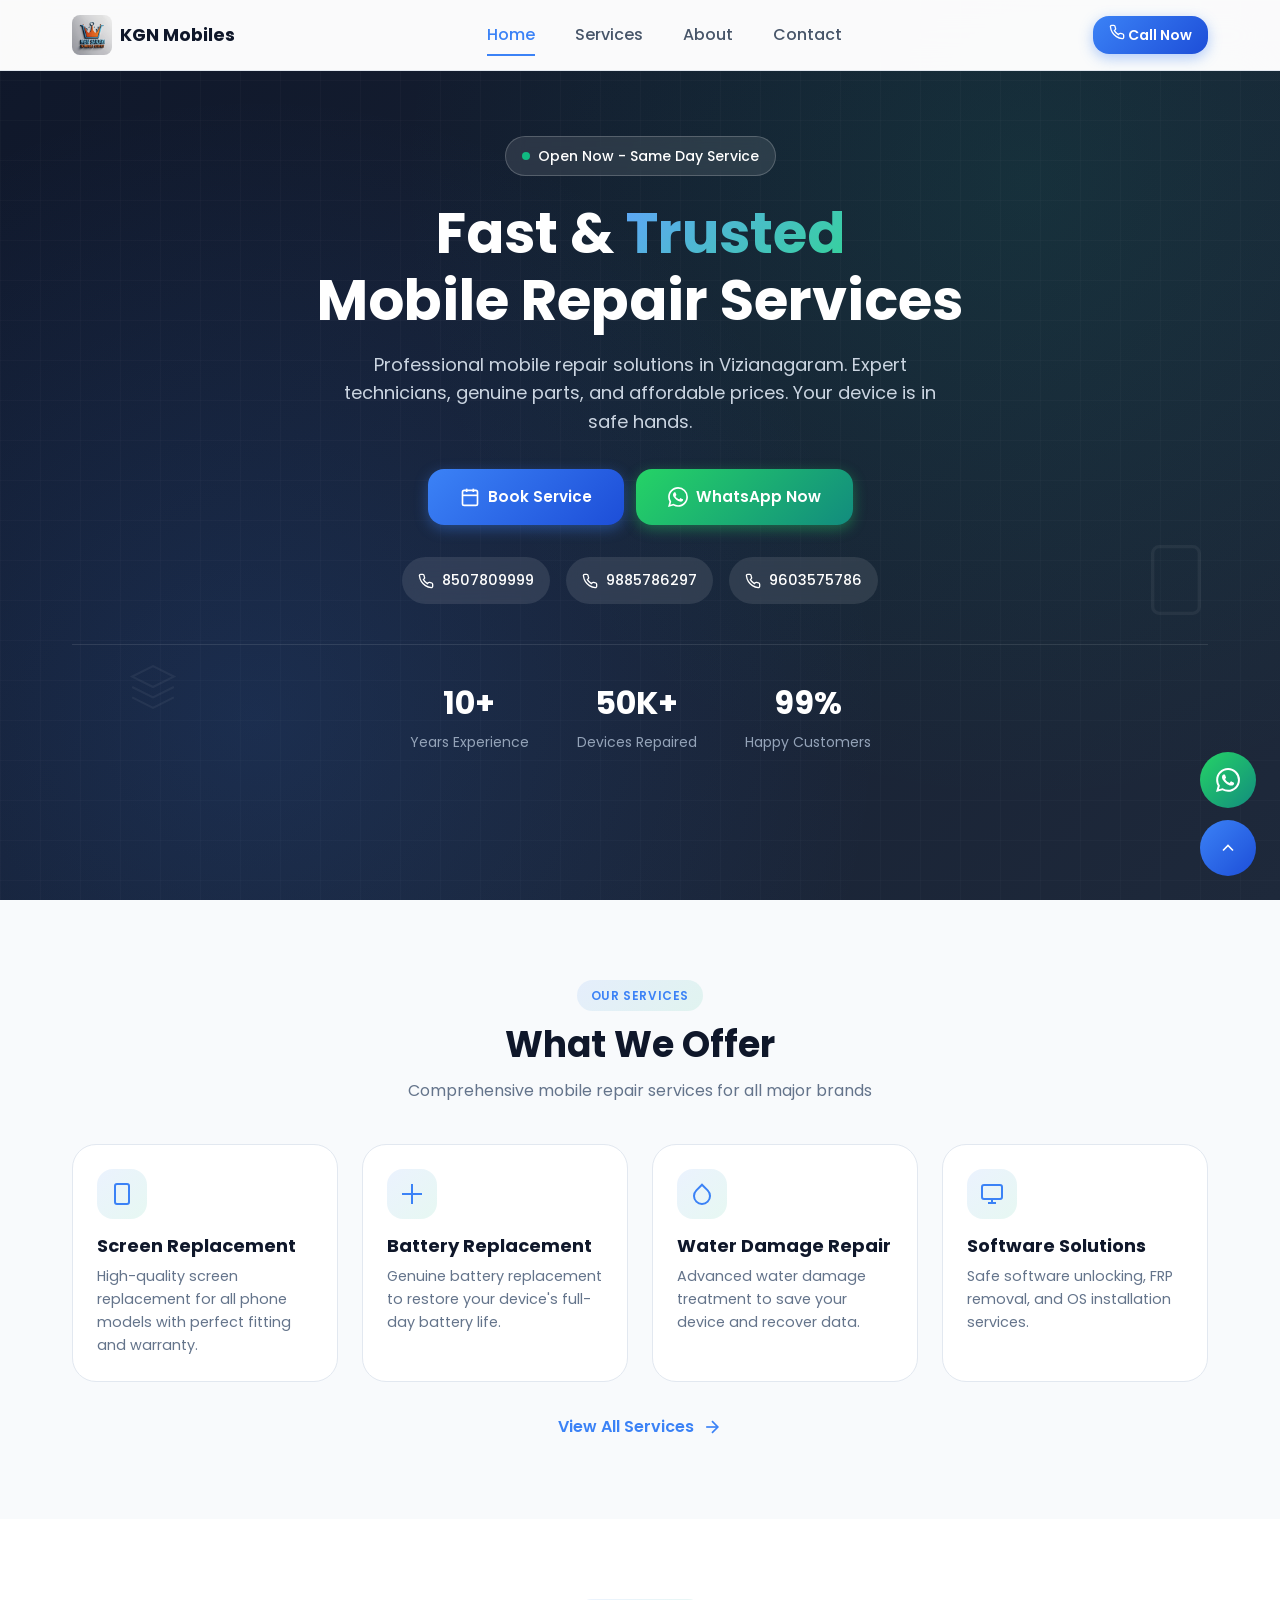
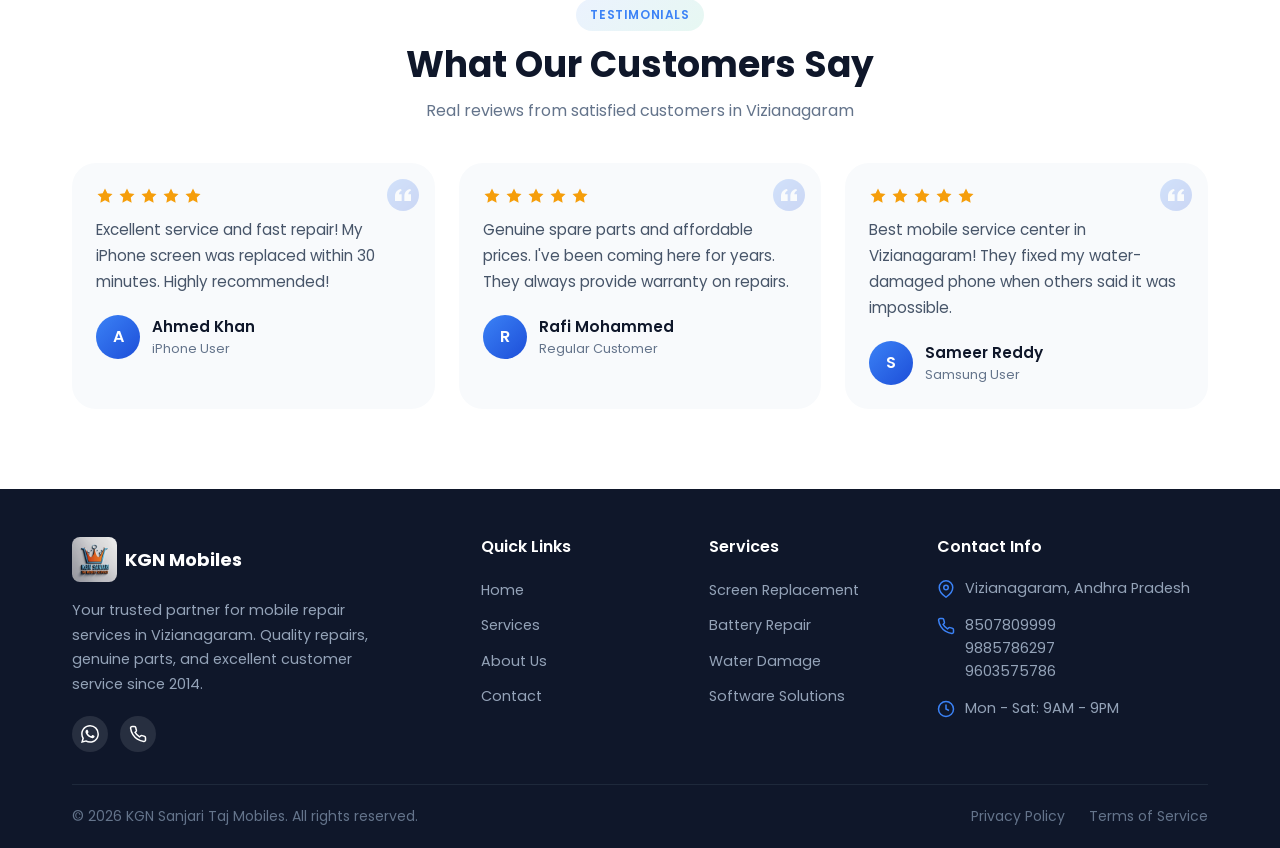
==== commit 66e8a9c3: "Restructure into multi-page website with mobile-first responsive design" ====
--- a/index.html
+++ b/index.html
@@ -2,19 +2,12 @@
 <html lang="en">
 <head>
   <meta charset="UTF-8">
-  <meta name="description" content="KGN Sanjari Taj Mobiles is the best mobile repair shop in Vizianagaram. Expert screen replacement, battery replacement, software repair and accessories. Call 8507809999.">
-  <meta name="keywords" content="Mobile repair in Vizianagaram, Best mobile service center Vizianagaram, Screen replacement Vizianagaram, Battery replacement near me, KGN Mobiles">
+  <meta name="viewport" content="width=device-width, initial-scale=1.0">
+  <meta name="description" content="KGN Sanjari Taj Mobiles - Professional mobile repair services in Vizianagaram. Screen replacement, battery repair, software solutions & more.">
+  <meta name="keywords" content="Mobile repair Vizianagaram, Screen replacement, Battery repair, KGN Mobiles">
   <meta name="author" content="KGN Sanjari Taj Mobiles">
-  <meta name="robots" content="index, follow">
   
-  <!-- Open Graph -->
-  <meta property="og:title" content="KGN Sanjari Taj Mobiles | Professional Mobile Repair Services">
-  <meta property="og:description" content="Fast & Trusted Mobile Repair Services in Vizianagaram. Screen replacement, battery repair, software solutions & more.">
-  <meta property="og:type" content="business.business">
-  <meta property="og:locale" content="en_IN">
-  
-  <title>KGN Sanjari Taj Mobiles | Professional Mobile Repair Services in Vizianagaram</title>
-  <meta name="viewport" content="width=device-width, initial-scale=1.0">
+  <title>KGN Sanjari Taj Mobiles | Professional Mobile Repair Services</title>
   
   <!-- Google Fonts -->
   <link rel="preconnect" href="https://fonts.googleapis.com">
@@ -22,14 +15,14 @@
   <link href="https://fonts.googleapis.com/css2?family=Poppins:wght@300;400;500;600;700&display=swap" rel="stylesheet">
   
   <!-- Styles -->
-  <link rel="stylesheet" href="style.css">
+  <link rel="stylesheet" href="css/style.css">
   
   <!-- Favicon -->
   <link rel="icon" type="image/png" href="images/Logo.png">
 </head>
 <body>
 
-  <!-- Loading Animation -->
+  <!-- Loader -->
   <div class="loader" id="loader">
     <div class="loader-content">
       <div class="loader-spinner"></div>
@@ -40,32 +33,30 @@
   <!-- Navigation -->
   <nav class="navbar" id="navbar">
     <div class="container">
-      <a href="#" class="navbar-brand">
-        <img src="images/Logo.png" alt="KGN Mobiles Logo">
+      <a href="index.html" class="navbar-brand">
+        <img src="images/Logo.png" alt="KGN Mobiles">
         <span>KGN Mobiles</span>
       </a>
       
-      <ul class="navbar-nav">
-        <li><a href="#home" class="nav-link">Home</a></li>
-        <li><a href="#about" class="nav-link">About</a></li>
-        <li><a href="#services" class="nav-link">Services</a></li>
-        <li><a href="#why-us" class="nav-link">Why Us</a></li>
-        <li><a href="#testimonials" class="nav-link">Reviews</a></li>
-        <li><a href="#contact" class="nav-link">Contact</a></li>
+      <ul class="navbar-nav" id="navbarNav">
+        <li><a href="index.html" class="nav-link active">Home</a></li>
+        <li><a href="pages/services.html" class="nav-link">Services</a></li>
+        <li><a href="pages/about.html" class="nav-link">About</a></li>
+        <li><a href="pages/contact.html" class="nav-link">Contact</a></li>
       </ul>
       
       <div class="navbar-cta">
         <a href="tel:8507809999" class="btn-nav btn-nav-primary">
-          <svg width="16" height="16" viewBox="0 0 24 24" fill="none" stroke="currentColor" stroke-width="2" stroke-linecap="round" stroke-linejoin="round"><path d="M22 16.92v3a2 2 0 0 1-2.18 2 19.79 19.79 0 0 1-8.63-3.07 19.5 19.5 0 0 1-6-6 19.79 19.79 0 0 1-3.07-8.67A2 2 0 0 1 4.11 2h3a2 2 0 0 1 2 1.72 12.84 12.84 0 0 0 .7 2.81 2 2 0 0 1-.45 2.11L8.09 9.91a16 16 0 0 0 6 6l1.27-1.27a2 2 0 0 1 2.11-.45 12.84 12.84 0 0 0 2.81.7A2 2 0 0 1 22 16.92z"></path></svg>
+          <svg width="16" height="16" viewBox="0 0 24 24" fill="none" stroke="currentColor" stroke-width="2"><path d="M22 16.92v3a2 2 0 0 1-2.18 2 19.79 19.79 0 0 1-8.63-3.07 19.5 19.5 0 0 1-6-6 19.79 19.79 0 0 1-3.07-8.67A2 2 0 0 1 4.11 2h3a2 2 0 0 1 2 1.72 12.84 12.84 0 0 0 .7 2.81 2 2 0 0 1-.45 2.11L8.09 9.91a16 16 0 0 0 6 6l1.27-1.27a2 2 0 0 1 2.11-.45 12.84 12.84 0 0 0 2.81.7A2 2 0 0 1 22 16.92z"></path></svg>
           Call Now
         </a>
       </div>
       
-      <div class="menu-toggle" id="menuToggle">
+      <button class="menu-toggle" id="menuToggle" aria-label="Toggle menu">
         <span></span>
         <span></span>
         <span></span>
-      </div>
+      </button>
     </div>
   </nav>
 
@@ -73,338 +64,131 @@
   <section class="hero" id="home">
     <div class="hero-bg-pattern"></div>
     
-    <!-- Floating Icons -->
     <div class="floating-icon">
-      <svg width="60" height="60" viewBox="0 0 24 24" fill="none" stroke="white" stroke-width="1" stroke-linecap="round" stroke-linejoin="round"><rect x="5" y="2" width="14" height="20" rx="2" ry="2"></rect><line x1="12" y1="18" x2="12.01" y2="18"></line></svg>
+      <svg viewBox="0 0 24 24" fill="none" stroke="white" stroke-width="1"><rect x="5" y="2" width="14" height="20" rx="2"></rect><line x1="12" y1="18" x2="12.01" y2="18"></line></svg>
     </div>
     <div class="floating-icon">
-      <svg width="80" height="80" viewBox="0 0 24 24" fill="none" stroke="white" stroke-width="1" stroke-linecap="round" stroke-linejoin="round"><path d="M12 2L2 7l10 5 10-5-10-5zM2 17l10 5 10-5M2 12l10 5 10-5"></path></svg>
+      <svg viewBox="0 0 24 24" fill="none" stroke="white" stroke-width="1"><path d="M12 2L2 7l10 5 10-5-10-5zM2 17l10 5 10-5M2 12l10 5 10-5"></path></svg>
     </div>
     <div class="floating-icon">
-      <svg width="50" height="50" viewBox="0 0 24 24" fill="none" stroke="white" stroke-width="1" stroke-linecap="round" stroke-linejoin="round"><circle cx="12" cy="12" r="10"></circle><line x1="12" y1="16" x2="12" y2="12"></line><line x1="12" y1="8" x2="12.01" y2="8"></line></svg>
+      <svg viewBox="0 0 24 24" fill="none" stroke="white" stroke-width="1"><circle cx="12" cy="12" r="10"></circle><line x1="12" y1="16" x2="12" y2="12"></line><line x1="12" y1="8" x2="12.01" y2="8"></line></svg>
     </div>
     
-    <div class="hero-content">
-      <div class="hero-badge">
-        <span class="pulse"></span>
-        <span>Open Now - Same Day Service</span>
-      </div>
-      
-      <h1>
-        Fast & <span class="highlight">Trusted</span><br>
-        Mobile Repair Services
-      </h1>
-      
-      <p class="hero-subtitle">
-        Professional mobile repair solutions in Vizianagaram. Expert technicians, genuine parts, 
-        and affordable prices. Your device is in safe hands.
-      </p>
-      
-      <div class="hero-buttons">
-        <a href="#booking" class="btn btn-primary">
-          <svg width="20" height="20" viewBox="0 0 24 24" fill="none" stroke="currentColor" stroke-width="2" stroke-linecap="round" stroke-linejoin="round"><rect x="3" y="4" width="18" height="18" rx="2" ry="2"></rect><line x1="16" y1="2" x2="16" y2="6"></line><line x1="8" y1="2" x2="8" y2="6"></line><line x1="3" y1="10" x2="21" y2="10"></line></svg>
-          Book Service
-        </a>
-        <a href="https://wa.me/918507809999" target="_blank" class="btn btn-whatsapp">
-          <svg width="20" height="20" viewBox="0 0 24 24" fill="currentColor"><path d="M17.472 14.382c-.297-.149-1.758-.867-2.03-.967-.273-.099-.471-.148-.67.15-.197.297-.767.966-.94 1.164-.173.199-.347.223-.644.075-.297-.15-1.255-.463-2.39-1.475-.883-.788-1.48-1.761-1.653-2.059-.173-.297-.018-.458.13-.606.134-.133.298-.347.446-.52.149-.174.198-.298.298-.497.099-.198.05-.371-.025-.52-.075-.149-.669-1.612-.916-2.207-.242-.579-.487-.5-.669-.51-.173-.008-.371-.01-.57-.01-.198 0-.52.074-.792.372-.272.297-1.04 1.016-1.04 2.479 0 1.462 1.065 2.875 1.213 3.074.149.198 2.096 3.2 5.077 4.487.709.306 1.262.489 1.694.625.712.227 1.36.195 1.871.118.571-.085 1.758-.719 2.006-1.413.248-.694.248-1.289.173-1.413-.074-.124-.272-.198-.57-.347m-5.421 7.403h-.004a9.87 9.87 0 01-5.031-1.378l-.361-.214-3.741.982.998-3.648-.235-.374a9.86 9.86 0 01-1.51-5.26c.001-5.45 4.436-9.884 9.888-9.884 2.64 0 5.122 1.03 6.988 2.898a9.825 9.825 0 012.893 6.994c-.003 5.45-4.437 9.884-9.885 9.884m8.413-18.297A11.815 11.815 0 0012.05 0C5.495 0 .16 5.335.157 11.892c0 2.096.547 4.142 1.588 5.945L.057 24l6.305-1.654a11.882 11.882 0 005.683 1.448h.005c6.554 0 11.89-5.335 11.893-11.893a11.821 11.821 0 00-3.48-8.413z"/></svg>
-          WhatsApp Now
-        </a>
-      </div>
-      
-      <div class="hero-phones">
-        <a href="tel:8507809999" class="phone-pill">
-          <svg width="16" height="16" viewBox="0 0 24 24" fill="none" stroke="currentColor" stroke-width="2" stroke-linecap="round" stroke-linejoin="round"><path d="M22 16.92v3a2 2 0 0 1-2.18 2 19.79 19.79 0 0 1-8.63-3.07 19.5 19.5 0 0 1-6-6 19.79 19.79 0 0 1-3.07-8.67A2 2 0 0 1 4.11 2h3a2 2 0 0 1 2 1.72 12.84 12.84 0 0 0 .7 2.81 2 2 0 0 1-.45 2.11L8.09 9.91a16 16 0 0 0 6 6l1.27-1.27a2 2 0 0 1 2.11-.45 12.84 12.84 0 0 0 2.81.7A2 2 0 0 1 22 16.92z"></path></svg>
-          8507809999
-        </a>
-        <a href="tel:9885786297" class="phone-pill">
-          <svg width="16" height="16" viewBox="0 0 24 24" fill="none" stroke="currentColor" stroke-width="2" stroke-linecap="round" stroke-linejoin="round"><path d="M22 16.92v3a2 2 0 0 1-2.18 2 19.79 19.79 0 0 1-8.63-3.07 19.5 19.5 0 0 1-6-6 19.79 19.79 0 0 1-3.07-8.67A2 2 0 0 1 4.11 2h3a2 2 0 0 1 2 1.72 12.84 12.84 0 0 0 .7 2.81 2 2 0 0 1-.45 2.11L8.09 9.91a16 16 0 0 0 6 6l1.27-1.27a2 2 0 0 1 2.11-.45 12.84 12.84 0 0 0 2.81.7A2 2 0 0 1 22 16.92z"></path></svg>
-          9885786297
-        </a>
-        <a href="tel:9603575786" class="phone-pill">
-          <svg width="16" height="16" viewBox="0 0 24 24" fill="none" stroke="currentColor" stroke-width="2" stroke-linecap="round" stroke-linejoin="round"><path d="M22 16.92v3a2 2 0 0 1-2.18 2 19.79 19.79 0 0 1-8.63-3.07 19.5 19.5 0 0 1-6-6 19.79 19.79 0 0 1-3.07-8.67A2 2 0 0 1 4.11 2h3a2 2 0 0 1 2 1.72 12.84 12.84 0 0 0 .7 2.81 2 2 0 0 1-.45 2.11L8.09 9.91a16 16 0 0 0 6 6l1.27-1.27a2 2 0 0 1 2.11-.45 12.84 12.84 0 0 0 2.81.7A2 2 0 0 1 22 16.92z"></path></svg>
-          9603575786
-        </a>
-      </div>
-      
-      <div class="hero-stats">
-        <div class="stat-item">
-          <span class="stat-number">10+</span>
-          <span class="stat-label">Years Experience</span>
-        </div>
-        <div class="stat-item">
-          <span class="stat-number">50K+</span>
-          <span class="stat-label">Devices Repaired</span>
-        </div>
-        <div class="stat-item">
-          <span class="stat-number">99%</span>
-          <span class="stat-label">Happy Customers</span>
+    <div class="container">
+      <div class="hero-content">
+        <div class="hero-badge">
+          <span class="pulse"></span>
+          <span>Open Now - Same Day Service</span>
+        </div>
+        
+        <h1>
+          Fast & <span class="highlight">Trusted</span><br>
+          Mobile Repair Services
+        </h1>
+        
+        <p class="hero-subtitle">
+          Professional mobile repair solutions in Vizianagaram. Expert technicians, genuine parts, 
+          and affordable prices. Your device is in safe hands.
+        </p>
+        
+        <div class="btn-group">
+          <a href="pages/contact.html" class="btn btn-primary">
+            <svg width="20" height="20" viewBox="0 0 24 24" fill="none" stroke="currentColor" stroke-width="2"><rect x="3" y="4" width="18" height="18" rx="2"></rect><line x1="16" y1="2" x2="16" y2="6"></line><line x1="8" y1="2" x2="8" y2="6"></line><line x1="3" y1="10" x2="21" y2="10"></line></svg>
+            Book Service
+          </a>
+          <a href="https://wa.me/918507809999" target="_blank" class="btn btn-whatsapp">
+            <svg width="20" height="20" viewBox="0 0 24 24" fill="currentColor"><path d="M17.472 14.382c-.297-.149-1.758-.867-2.03-.967-.273-.099-.471-.148-.67.15-.197.297-.767.966-.94 1.164-.173.199-.347.223-.644.075-.297-.15-1.255-.463-2.39-1.475-.883-.788-1.48-1.761-1.653-2.059-.173-.297-.018-.458.13-.606.134-.133.298-.347.446-.52.149-.174.198-.298.298-.497.099-.198.05-.371-.025-.52-.075-.149-.669-1.612-.916-2.207-.242-.579-.487-.5-.669-.51-.173-.008-.371-.01-.57-.01-.198 0-.52.074-.792.372-.272.297-1.04 1.016-1.04 2.479 0 1.462 1.065 2.875 1.213 3.074.149.198 2.096 3.2 5.077 4.487.709.306 1.262.489 1.694.625.712.227 1.36.195 1.871.118.571-.085 1.758-.719 2.006-1.413.248-.694.248-1.289.173-1.413-.074-.124-.272-.198-.57-.347m-5.421 7.403h-.004a9.87 9.87 0 01-5.031-1.378l-.361-.214-3.741.982.998-3.648-.235-.374a9.86 9.86 0 01-1.51-5.26c.001-5.45 4.436-9.884 9.888-9.884 2.64 0 5.122 1.03 6.988 2.898a9.825 9.825 0 012.893 6.994c-.003 5.45-4.437 9.884-9.885 9.884m8.413-18.297A11.815 11.815 0 0012.05 0C5.495 0 .16 5.335.157 11.892c0 2.096.547 4.142 1.588 5.945L.057 24l6.305-1.654a11.882 11.882 0 005.683 1.448h.005c6.554 0 11.89-5.335 11.893-11.893a11.821 11.821 0 00-3.48-8.413z"/></svg>
+            WhatsApp Now
+          </a>
+        </div>
+        
+        <div class="hero-phones">
+          <a href="tel:8507809999" class="phone-pill">
+            <svg width="16" height="16" viewBox="0 0 24 24" fill="none" stroke="currentColor" stroke-width="2"><path d="M22 16.92v3a2 2 0 0 1-2.18 2 19.79 19.79 0 0 1-8.63-3.07 19.5 19.5 0 0 1-6-6 19.79 19.79 0 0 1-3.07-8.67A2 2 0 0 1 4.11 2h3a2 2 0 0 1 2 1.72 12.84 12.84 0 0 0 .7 2.81 2 2 0 0 1-.45 2.11L8.09 9.91a16 16 0 0 0 6 6l1.27-1.27a2 2 0 0 1 2.11-.45 12.84 12.84 0 0 0 2.81.7A2 2 0 0 1 22 16.92z"></path></svg>
+            8507809999
+          </a>
+          <a href="tel:9885786297" class="phone-pill">
+            <svg width="16" height="16" viewBox="0 0 24 24" fill="none" stroke="currentColor" stroke-width="2"><path d="M22 16.92v3a2 2 0 0 1-2.18 2 19.79 19.79 0 0 1-8.63-3.07 19.5 19.5 0 0 1-6-6 19.79 19.79 0 0 1-3.07-8.67A2 2 0 0 1 4.11 2h3a2 2 0 0 1 2 1.72 12.84 12.84 0 0 0 .7 2.81 2 2 0 0 1-.45 2.11L8.09 9.91a16 16 0 0 0 6 6l1.27-1.27a2 2 0 0 1 2.11-.45 12.84 12.84 0 0 0 2.81.7A2 2 0 0 1 22 16.92z"></path></svg>
+            9885786297
+          </a>
+          <a href="tel:9603575786" class="phone-pill">
+            <svg width="16" height="16" viewBox="0 0 24 24" fill="none" stroke="currentColor" stroke-width="2"><path d="M22 16.92v3a2 2 0 0 1-2.18 2 19.79 19.79 0 0 1-8.63-3.07 19.5 19.5 0 0 1-6-6 19.79 19.79 0 0 1-3.07-8.67A2 2 0 0 1 4.11 2h3a2 2 0 0 1 2 1.72 12.84 12.84 0 0 0 .7 2.81 2 2 0 0 1-.45 2.11L8.09 9.91a16 16 0 0 0 6 6l1.27-1.27a2 2 0 0 1 2.11-.45 12.84 12.84 0 0 0 2.81.7A2 2 0 0 1 22 16.92z"></path></svg>
+            9603575786
+          </a>
+        </div>
+        
+        <div class="hero-stats">
+          <div class="stat-item">
+            <span class="stat-number">10+</span>
+            <span class="stat-label">Years Experience</span>
+          </div>
+          <div class="stat-item">
+            <span class="stat-number">50K+</span>
+            <span class="stat-label">Devices Repaired</span>
+          </div>
+          <div class="stat-item">
+            <span class="stat-number">99%</span>
+            <span class="stat-label">Happy Customers</span>
+          </div>
         </div>
       </div>
     </div>
   </section>
 
-  <!-- About Section -->
-  <section class="about" id="about">
-    <div class="container">
-      <div class="about-grid">
-        <div class="about-content animate-on-scroll">
-          <span class="section-label">About Us</span>
-          <h2>Your Trusted Mobile Repair Partner in Vizianagaram</h2>
-          <p>
-            KGN Sanjari Taj Mobiles has been serving the Vizianagaram community for over a decade. 
-            We specialize in providing fast, reliable, and affordable mobile repair services with 
-            a commitment to quality and customer satisfaction.
-          </p>
-          <p>
-            Our team of certified technicians uses only genuine spare parts and the latest diagnostic 
-            tools to ensure your device receives the best care possible.
-          </p>
-          
-          <div class="about-features">
-            <div class="about-feature">
-              <div class="about-feature-icon">
-                <svg width="20" height="20" viewBox="0 0 24 24" fill="none" stroke="currentColor" stroke-width="2" stroke-linecap="round" stroke-linejoin="round"><path d="M22 11.08V12a10 10 0 1 1-5.93-9.14"></path><polyline points="22 4 12 14.01 9 11.01"></polyline></svg>
-              </div>
-              <span class="about-feature-text">Certified Expert Technicians</span>
-            </div>
-            <div class="about-feature">
-              <div class="about-feature-icon">
-                <svg width="20" height="20" viewBox="0 0 24 24" fill="none" stroke="currentColor" stroke-width="2" stroke-linecap="round" stroke-linejoin="round"><path d="M12 22s8-4 8-10V5l-8-3-8 3v7c0 6 8 10 8 10z"></path></svg>
-              </div>
-              <span class="about-feature-text">Genuine Parts Guarantee</span>
-            </div>
-            <div class="about-feature">
-              <div class="about-feature-icon">
-                <svg width="20" height="20" viewBox="0 0 24 24" fill="none" stroke="currentColor" stroke-width="2" stroke-linecap="round" stroke-linejoin="round"><circle cx="12" cy="12" r="10"></circle><polyline points="12 6 12 12 16 14"></polyline></svg>
-              </div>
-              <span class="about-feature-text">Same Day Service Available</span>
-            </div>
-          </div>
-        </div>
-        
-        <div class="about-image animate-on-scroll">
-          <img src="images/owner.jpeg" alt="KGN Mobiles Shop Owner - Expert Technician">
-        </div>
-      </div>
-    </div>
-  </section>
-
-  <!-- Services Section -->
-  <section class="services" id="services">
+  <!-- Services Preview Section -->
+  <section class="services-section preview-section">
     <div class="container">
       <div class="section-header animate-on-scroll">
         <span class="section-label">Our Services</span>
-        <h2 class="section-title">Professional Repair Solutions</h2>
-        <p class="section-subtitle">Comprehensive mobile repair services for all major brands and models</p>
+        <h2 class="section-title">What We Offer</h2>
+        <p class="section-subtitle">Comprehensive mobile repair services for all major brands</p>
       </div>
       
       <div class="services-grid">
         <div class="service-card animate-on-scroll">
           <div class="service-icon">
-            <svg viewBox="0 0 24 24" fill="none" stroke="currentColor" stroke-width="2" stroke-linecap="round" stroke-linejoin="round"><rect x="5" y="2" width="14" height="20" rx="2" ry="2"></rect><line x1="12" y1="18" x2="12.01" y2="18"></line></svg>
+            <svg viewBox="0 0 24 24" fill="none" stroke="currentColor" stroke-width="2"><rect x="5" y="2" width="14" height="20" rx="2"></rect><line x1="12" y1="18" x2="12.01" y2="18"></line></svg>
           </div>
           <h3 class="service-title">Screen Replacement</h3>
-          <p class="service-description">Cracked or broken screen? We replace screens for all phone models with high-quality displays and perfect fitting.</p>
+          <p class="service-description">High-quality screen replacement for all phone models with perfect fitting and warranty.</p>
         </div>
         
         <div class="service-card animate-on-scroll">
           <div class="service-icon">
-            <svg viewBox="0 0 24 24" fill="none" stroke="currentColor" stroke-width="2" stroke-linecap="round" stroke-linejoin="round"><path d="M12 2v20M2 12h20"></path><path d="M12 2a10 10 0 0 1 10 10"></path></svg>
+            <svg viewBox="0 0 24 24" fill="none" stroke="currentColor" stroke-width="2"><path d="M12 2v20M2 12h20"></path></svg>
           </div>
           <h3 class="service-title">Battery Replacement</h3>
-          <p class="service-description">Is your battery draining fast? Get genuine battery replacement with warranty for extended device life.</p>
+          <p class="service-description">Genuine battery replacement to restore your device's full-day battery life.</p>
         </div>
         
         <div class="service-card animate-on-scroll">
           <div class="service-icon">
-            <svg viewBox="0 0 24 24" fill="none" stroke="currentColor" stroke-width="2" stroke-linecap="round" stroke-linejoin="round"><path d="M12 2.69l5.66 5.66a8 8 0 1 1-11.31 0z"></path></svg>
+            <svg viewBox="0 0 24 24" fill="none" stroke="currentColor" stroke-width="2"><path d="M12 2.69l5.66 5.66a8 8 0 1 1-11.31 0z"></path></svg>
           </div>
           <h3 class="service-title">Water Damage Repair</h3>
-          <p class="service-description">Dropped your phone in water? Our advanced water damage treatment can save your device and recover data.</p>
+          <p class="service-description">Advanced water damage treatment to save your device and recover data.</p>
         </div>
         
         <div class="service-card animate-on-scroll">
           <div class="service-icon">
-            <svg viewBox="0 0 24 24" fill="none" stroke="currentColor" stroke-width="2" stroke-linecap="round" stroke-linejoin="round"><rect x="2" y="3" width="20" height="14" rx="2" ry="2"></rect><line x1="8" y1="21" x2="16" y2="21"></line><line x1="12" y1="17" x2="12" y2="21"></line></svg>
-          </div>
-          <h3 class="service-title">Software Unlocking</h3>
-          <p class="service-description">Forgot your password? We provide safe software unlocking, FRP removal, and OS installation services.</p>
-        </div>
-        
-        <div class="service-card animate-on-scroll">
-          <div class="service-icon">
-            <svg viewBox="0 0 24 24" fill="none" stroke="currentColor" stroke-width="2" stroke-linecap="round" stroke-linejoin="round"><path d="M13 2L3 14h9l-1 8 10-12h-9l1-8z"></path></svg>
-          </div>
-          <h3 class="service-title">Charging Port Repair</h3>
-          <p class="service-description">Phone not charging properly? We repair and replace charging ports, USB connectors, and power ICs.</p>
-        </div>
-        
-        <div class="service-card animate-on-scroll">
-          <div class="service-icon">
-            <svg viewBox="0 0 24 24" fill="none" stroke="currentColor" stroke-width="2" stroke-linecap="round" stroke-linejoin="round"><path d="M12 1a3 3 0 0 0-3 3v8a3 3 0 0 0 6 0V4a3 3 0 0 0-3-3z"></path><path d="M19 10v2a7 7 0 0 1-14 0v-2"></path><line x1="12" y1="19" x2="12" y2="23"></line><line x1="8" y1="23" x2="16" y2="23"></line></svg>
-          </div>
-          <h3 class="service-title">Speaker & Mic Repair</h3>
-          <p class="service-description">Can't hear callers or they can't hear you? We fix speaker, microphone, and audio IC issues.</p>
-        </div>
-        
-        <div class="service-card animate-on-scroll">
-          <div class="service-icon">
-            <svg viewBox="0 0 24 24" fill="none" stroke="currentColor" stroke-width="2" stroke-linecap="round" stroke-linejoin="round"><circle cx="12" cy="12" r="10"></circle><path d="M12 16v-4M12 8h.01"></path></svg>
-          </div>
-          <h3 class="service-title">Phone Accessories</h3>
-          <p class="service-description">Wide range of quality accessories including cases, screen protectors, chargers, earphones, and more.</p>
-        </div>
-        
-        <div class="service-card animate-on-scroll">
-          <div class="service-icon">
-            <svg viewBox="0 0 24 24" fill="none" stroke="currentColor" stroke-width="2" stroke-linecap="round" stroke-linejoin="round"><rect x="2" y="3" width="20" height="14" rx="2" ry="2"></rect><line x1="8" y1="21" x2="16" y2="21"></line><line x1="12" y1="17" x2="12" y2="21"></line></svg>
-          </div>
-          <h3 class="service-title">New & Used Phones</h3>
-          <p class="service-description">Looking for a new device? We sell new and certified pre-owned phones at competitive prices.</p>
-        </div>
+            <svg viewBox="0 0 24 24" fill="none" stroke="currentColor" stroke-width="2"><rect x="2" y="3" width="20" height="14" rx="2"></rect><line x1="8" y1="21" x2="16" y2="21"></line><line x1="12" y1="17" x2="12" y2="21"></line></svg>
+          </div>
+          <h3 class="service-title">Software Solutions</h3>
+          <p class="service-description">Safe software unlocking, FRP removal, and OS installation services.</p>
+        </div>
+      </div>
+      
+      <div class="text-center">
+        <a href="pages/services.html" class="view-all-link">
+          View All Services
+          <svg width="20" height="20" viewBox="0 0 24 24" fill="none" stroke="currentColor" stroke-width="2"><line x1="5" y1="12" x2="19" y2="12"></line><polyline points="12 5 19 12 12 19"></polyline></svg>
+        </a>
       </div>
     </div>
   </section>
 
-  <!-- Why Choose Us Section -->
-  <section class="why-us" id="why-us">
-    <div class="container">
-      <div class="section-header animate-on-scroll">
-        <span class="section-label">Why Choose Us</span>
-        <h2 class="section-title">The KGN Mobiles Advantage</h2>
-        <p class="section-subtitle">What makes us the #1 mobile repair service in Vizianagaram</p>
-      </div>
-      
-      <div class="why-us-grid">
-        <div class="why-us-card animate-on-scroll">
-          <div class="why-us-icon">
-            <svg viewBox="0 0 24 24" fill="none" stroke="currentColor" stroke-width="2" stroke-linecap="round" stroke-linejoin="round"><path d="M22 11.08V12a10 10 0 1 1-5.93-9.14"></path><polyline points="22 4 12 14.01 9 11.01"></polyline></svg>
-          </div>
-          <h3 class="why-us-title">Certified Technicians</h3>
-          <p class="why-us-description">Our team consists of professionally trained and certified technicians with years of experience.</p>
-        </div>
-        
-        <div class="why-us-card animate-on-scroll">
-          <div class="why-us-icon">
-            <svg viewBox="0 0 24 24" fill="none" stroke="currentColor" stroke-width="2" stroke-linecap="round" stroke-linejoin="round"><circle cx="12" cy="12" r="10"></circle><polyline points="12 6 12 12 16 14"></polyline></svg>
-          </div>
-          <h3 class="why-us-title">Same Day Repair</h3>
-          <p class="why-us-description">Most repairs completed within hours. Get your device back the same day with our express service.</p>
-        </div>
-        
-        <div class="why-us-card animate-on-scroll">
-          <div class="why-us-icon">
-            <svg viewBox="0 0 24 24" fill="none" stroke="currentColor" stroke-width="2" stroke-linecap="round" stroke-linejoin="round"><path d="M12 22s8-4 8-10V5l-8-3-8 3v7c0 6 8 10 8 10z"></path></svg>
-          </div>
-          <h3 class="why-us-title">Genuine Parts</h3>
-          <p class="why-us-description">We use only authentic, high-quality spare parts with warranty for all repairs and replacements.</p>
-        </div>
-        
-        <div class="why-us-card animate-on-scroll">
-          <div class="why-us-icon">
-            <svg viewBox="0 0 24 24" fill="none" stroke="currentColor" stroke-width="2" stroke-linecap="round" stroke-linejoin="round"><line x1="12" y1="1" x2="12" y2="23"></line><path d="M17 5H9.5a3.5 3.5 0 0 0 0 7h5a3.5 3.5 0 0 1 0 7H6"></path></svg>
-          </div>
-          <h3 class="why-us-title">Affordable Pricing</h3>
-          <p class="why-us-description">Competitive prices without compromising on quality. Get the best value for your money.</p>
-        </div>
-      </div>
-    </div>
-  </section>
-
-  <!-- Booking Section -->
-  <section class="booking" id="booking">
-    <div class="container">
-      <div class="section-header animate-on-scroll">
-        <span class="section-label">Book a Service</span>
-        <h2 class="section-title">Schedule Your Repair</h2>
-        <p class="section-subtitle">Fill in your details and we'll get back to you immediately</p>
-      </div>
-      
-      <div class="booking-grid">
-        <div class="booking-info animate-on-scroll">
-          <h3>Get in Touch</h3>
-          <p>Have a question or need to book a repair? Contact us directly or fill out the form and we'll respond within minutes.</p>
-          
-          <div class="contact-cards">
-            <a href="tel:8507809999" class="contact-card">
-              <div class="contact-card-icon">
-                <svg width="24" height="24" viewBox="0 0 24 24" fill="none" stroke="currentColor" stroke-width="2" stroke-linecap="round" stroke-linejoin="round"><path d="M22 16.92v3a2 2 0 0 1-2.18 2 19.79 19.79 0 0 1-8.63-3.07 19.5 19.5 0 0 1-6-6 19.79 19.79 0 0 1-3.07-8.67A2 2 0 0 1 4.11 2h3a2 2 0 0 1 2 1.72 12.84 12.84 0 0 0 .7 2.81 2 2 0 0 1-.45 2.11L8.09 9.91a16 16 0 0 0 6 6l1.27-1.27a2 2 0 0 1 2.11-.45 12.84 12.84 0 0 0 2.81.7A2 2 0 0 1 22 16.92z"></path></svg>
-              </div>
-              <div class="contact-card-content">
-                <h4>Call Us</h4>
-                <p>8507809999</p>
-              </div>
-            </a>
-            
-            <a href="https://wa.me/918507809999" target="_blank" class="contact-card">
-              <div class="contact-card-icon">
-                <svg width="24" height="24" viewBox="0 0 24 24" fill="currentColor"><path d="M17.472 14.382c-.297-.149-1.758-.867-2.03-.967-.273-.099-.471-.148-.67.15-.197.297-.767.966-.94 1.164-.173.199-.347.223-.644.075-.297-.15-1.255-.463-2.39-1.475-.883-.788-1.48-1.761-1.653-2.059-.173-.297-.018-.458.13-.606.134-.133.298-.347.446-.52.149-.174.198-.298.298-.497.099-.198.05-.371-.025-.52-.075-.149-.669-1.612-.916-2.207-.242-.579-.487-.5-.669-.51-.173-.008-.371-.01-.57-.01-.198 0-.52.074-.792.372-.272.297-1.04 1.016-1.04 2.479 0 1.462 1.065 2.875 1.213 3.074.149.198 2.096 3.2 5.077 4.487.709.306 1.262.489 1.694.625.712.227 1.36.195 1.871.118.571-.085 1.758-.719 2.006-1.413.248-.694.248-1.289.173-1.413-.074-.124-.272-.198-.57-.347m-5.421 7.403h-.004a9.87 9.87 0 01-5.031-1.378l-.361-.214-3.741.982.998-3.648-.235-.374a9.86 9.86 0 01-1.51-5.26c.001-5.45 4.436-9.884 9.888-9.884 2.64 0 5.122 1.03 6.988 2.898a9.825 9.825 0 012.893 6.994c-.003 5.45-4.437 9.884-9.885 9.884m8.413-18.297A11.815 11.815 0 0012.05 0C5.495 0 .16 5.335.157 11.892c0 2.096.547 4.142 1.588 5.945L.057 24l6.305-1.654a11.882 11.882 0 005.683 1.448h.005c6.554 0 11.89-5.335 11.893-11.893a11.821 11.821 0 00-3.48-8.413z"/></svg>
-              </div>
-              <div class="contact-card-content">
-                <h4>WhatsApp</h4>
-                <p>+91 8507809999</p>
-              </div>
-            </a>
-            
-            <div class="contact-card">
-              <div class="contact-card-icon">
-                <svg width="24" height="24" viewBox="0 0 24 24" fill="none" stroke="currentColor" stroke-width="2" stroke-linecap="round" stroke-linejoin="round"><path d="M21 10c0 7-9 13-9 13s-9-6-9-13a9 9 0 0 1 18 0z"></path><circle cx="12" cy="10" r="3"></circle></svg>
-              </div>
-              <div class="contact-card-content">
-                <h4>Visit Us</h4>
-                <p>Vizianagaram, Andhra Pradesh</p>
-              </div>
-            </div>
-          </div>
-        </div>
-        
-        <form class="booking-form animate-on-scroll" id="bookingForm">
-          <div class="form-row">
-            <div class="form-group">
-              <label for="name">Your Name *</label>
-              <input type="text" id="name" name="name" class="form-control" placeholder="Enter your name" required>
-            </div>
-            <div class="form-group">
-              <label for="phone">Phone Number *</label>
-              <input type="tel" id="phone" name="phone" class="form-control" placeholder="Enter your phone number" required pattern="[0-9]{10}">
-            </div>
-          </div>
-          
-          <div class="form-group">
-            <label for="device">Device Model</label>
-            <input type="text" id="device" name="device" class="form-control" placeholder="e.g., iPhone 14, Samsung S23">
-          </div>
-          
-          <div class="form-group">
-            <label for="service">Service Required *</label>
-            <select id="service" name="service" class="form-control form-select" required>
-              <option value="">Select a service</option>
-              <option value="Screen Replacement">Screen Replacement</option>
-              <option value="Battery Replacement">Battery Replacement</option>
-              <option value="Water Damage Repair">Water Damage Repair</option>
-              <option value="Software Issue">Software Issue</option>
-              <option value="Charging Port Repair">Charging Port Repair</option>
-              <option value="Speaker/Mic Repair">Speaker/Mic Repair</option>
-              <option value="Other">Other</option>
-            </select>
-          </div>
-          
-          <div class="form-group">
-            <label for="message">Additional Details</label>
-            <textarea id="message" name="message" class="form-control" placeholder="Describe the issue with your device..."></textarea>
-          </div>
-          
-          <button type="submit" class="btn-submit">
-            <svg width="20" height="20" viewBox="0 0 24 24" fill="none" stroke="currentColor" stroke-width="2" stroke-linecap="round" stroke-linejoin="round"><line x1="22" y1="2" x2="11" y2="13"></line><polygon points="22 2 15 22 11 13 2 9 22 2"></polygon></svg>
-            Send via WhatsApp
-          </button>
-        </form>
-      </div>
-    </div>
-  </section>
-
-  <!-- Testimonials Section -->
-  <section class="testimonials" id="testimonials">
+  <!-- Testimonials Preview Section -->
+  <section class="testimonials-section">
     <div class="container">
       <div class="section-header animate-on-scroll">
         <span class="section-label">Testimonials</span>
@@ -415,7 +199,7 @@
       <div class="testimonials-grid">
         <div class="testimonial-card animate-on-scroll">
           <div class="testimonial-quote">
-            <svg width="20" height="20" viewBox="0 0 24 24" fill="currentColor"><path d="M14.017 21v-7.391c0-5.704 3.731-9.57 8.983-10.609l.995 2.151c-2.432.917-3.995 3.638-3.995 5.849h4v10h-9.983zm-14.017 0v-7.391c0-5.704 3.748-9.57 9-10.609l.996 2.151c-2.433.917-3.996 3.638-3.996 5.849h3.983v10h-9.983z"/></svg>
+            <svg width="16" height="16" viewBox="0 0 24 24" fill="currentColor"><path d="M14.017 21v-7.391c0-5.704 3.731-9.57 8.983-10.609l.995 2.151c-2.432.917-3.995 3.638-3.995 5.849h4v10h-9.983zm-14.017 0v-7.391c0-5.704 3.748-9.57 9-10.609l.996 2.151c-2.433.917-3.996 3.638-3.996 5.849h3.983v10h-9.983z"/></svg>
           </div>
           <div class="testimonial-stars">
             <svg viewBox="0 0 24 24"><path d="M12 2l3.09 6.26L22 9.27l-5 4.87 1.18 6.88L12 17.77l-6.18 3.25L7 14.14 2 9.27l6.91-1.01L12 2z"/></svg>
@@ -424,7 +208,7 @@
             <svg viewBox="0 0 24 24"><path d="M12 2l3.09 6.26L22 9.27l-5 4.87 1.18 6.88L12 17.77l-6.18 3.25L7 14.14 2 9.27l6.91-1.01L12 2z"/></svg>
             <svg viewBox="0 0 24 24"><path d="M12 2l3.09 6.26L22 9.27l-5 4.87 1.18 6.88L12 17.77l-6.18 3.25L7 14.14 2 9.27l6.91-1.01L12 2z"/></svg>
           </div>
-          <p class="testimonial-text">Excellent service and fast repair! My iPhone screen was replaced within 30 minutes. The staff is very professional and the price was reasonable. Highly recommended!</p>
+          <p class="testimonial-text">Excellent service and fast repair! My iPhone screen was replaced within 30 minutes. Highly recommended!</p>
           <div class="testimonial-author">
             <div class="testimonial-avatar">A</div>
             <div>
@@ -436,7 +220,7 @@
         
         <div class="testimonial-card animate-on-scroll">
           <div class="testimonial-quote">
-            <svg width="20" height="20" viewBox="0 0 24 24" fill="currentColor"><path d="M14.017 21v-7.391c0-5.704 3.731-9.57 8.983-10.609l.995 2.151c-2.432.917-3.995 3.638-3.995 5.849h4v10h-9.983zm-14.017 0v-7.391c0-5.704 3.748-9.57 9-10.609l.996 2.151c-2.433.917-3.996 3.638-3.996 5.849h3.983v10h-9.983z"/></svg>
+            <svg width="16" height="16" viewBox="0 0 24 24" fill="currentColor"><path d="M14.017 21v-7.391c0-5.704 3.731-9.57 8.983-10.609l.995 2.151c-2.432.917-3.995 3.638-3.995 5.849h4v10h-9.983zm-14.017 0v-7.391c0-5.704 3.748-9.57 9-10.609l.996 2.151c-2.433.917-3.996 3.638-3.996 5.849h3.983v10h-9.983z"/></svg>
           </div>
           <div class="testimonial-stars">
             <svg viewBox="0 0 24 24"><path d="M12 2l3.09 6.26L22 9.27l-5 4.87 1.18 6.88L12 17.77l-6.18 3.25L7 14.14 2 9.27l6.91-1.01L12 2z"/></svg>
@@ -445,7 +229,7 @@
             <svg viewBox="0 0 24 24"><path d="M12 2l3.09 6.26L22 9.27l-5 4.87 1.18 6.88L12 17.77l-6.18 3.25L7 14.14 2 9.27l6.91-1.01L12 2z"/></svg>
             <svg viewBox="0 0 24 24"><path d="M12 2l3.09 6.26L22 9.27l-5 4.87 1.18 6.88L12 17.77l-6.18 3.25L7 14.14 2 9.27l6.91-1.01L12 2z"/></svg>
           </div>
-          <p class="testimonial-text">Genuine spare parts and affordable prices. I've been coming here for years for all my family's phone repairs. They never disappoint and always provide warranty on repairs.</p>
+          <p class="testimonial-text">Genuine spare parts and affordable prices. I've been coming here for years. They always provide warranty on repairs.</p>
           <div class="testimonial-author">
             <div class="testimonial-avatar">R</div>
             <div>
@@ -457,7 +241,7 @@
         
         <div class="testimonial-card animate-on-scroll">
           <div class="testimonial-quote">
-            <svg width="20" height="20" viewBox="0 0 24 24" fill="currentColor"><path d="M14.017 21v-7.391c0-5.704 3.731-9.57 8.983-10.609l.995 2.151c-2.432.917-3.995 3.638-3.995 5.849h4v10h-9.983zm-14.017 0v-7.391c0-5.704 3.748-9.57 9-10.609l.996 2.151c-2.433.917-3.996 3.638-3.996 5.849h3.983v10h-9.983z"/></svg>
+            <svg width="16" height="16" viewBox="0 0 24 24" fill="currentColor"><path d="M14.017 21v-7.391c0-5.704 3.731-9.57 8.983-10.609l.995 2.151c-2.432.917-3.995 3.638-3.995 5.849h4v10h-9.983zm-14.017 0v-7.391c0-5.704 3.748-9.57 9-10.609l.996 2.151c-2.433.917-3.996 3.638-3.996 5.849h3.983v10h-9.983z"/></svg>
           </div>
           <div class="testimonial-stars">
             <svg viewBox="0 0 24 24"><path d="M12 2l3.09 6.26L22 9.27l-5 4.87 1.18 6.88L12 17.77l-6.18 3.25L7 14.14 2 9.27l6.91-1.01L12 2z"/></svg>
@@ -466,7 +250,7 @@
             <svg viewBox="0 0 24 24"><path d="M12 2l3.09 6.26L22 9.27l-5 4.87 1.18 6.88L12 17.77l-6.18 3.25L7 14.14 2 9.27l6.91-1.01L12 2z"/></svg>
             <svg viewBox="0 0 24 24"><path d="M12 2l3.09 6.26L22 9.27l-5 4.87 1.18 6.88L12 17.77l-6.18 3.25L7 14.14 2 9.27l6.91-1.01L12 2z"/></svg>
           </div>
-          <p class="testimonial-text">Best mobile service center in Vizianagaram! They fixed my water-damaged phone when others said it was impossible. Very knowledgeable staff and excellent customer service.</p>
+          <p class="testimonial-text">Best mobile service center in Vizianagaram! They fixed my water-damaged phone when others said it was impossible.</p>
           <div class="testimonial-author">
             <div class="testimonial-avatar">S</div>
             <div>
@@ -479,95 +263,13 @@
     </div>
   </section>
 
-  <!-- Location Section -->
-  <section class="location" id="contact">
-    <div class="container">
-      <div class="section-header animate-on-scroll">
-        <span class="section-label">Visit Us</span>
-        <h2 class="section-title">Find Our Store</h2>
-        <p class="section-subtitle">Conveniently located in the heart of Vizianagaram</p>
-      </div>
-      
-      <div class="location-container animate-on-scroll">
-        <iframe 
-          class="location-map"
-          src="https://www.google.com/maps?q=18.114281,83.413491&output=embed"
-          allowfullscreen=""
-          loading="lazy"
-          referrerpolicy="no-referrer-when-downgrade">
-        </iframe>
-        
-        <div class="location-info">
-          <div class="location-item">
-            <div class="location-item-icon">
-              <svg width="24" height="24" viewBox="0 0 24 24" fill="none" stroke="currentColor" stroke-width="2" stroke-linecap="round" stroke-linejoin="round"><path d="M21 10c0 7-9 13-9 13s-9-6-9-13a9 9 0 0 1 18 0z"></path><circle cx="12" cy="10" r="3"></circle></svg>
-            </div>
-            <div class="location-item-content">
-              <h4>Address</h4>
-              <p>KGN Sanjari Taj Mobiles, Vizianagaram, Andhra Pradesh</p>
-            </div>
-          </div>
-          
-          <div class="location-item">
-            <div class="location-item-icon">
-              <svg width="24" height="24" viewBox="0 0 24 24" fill="none" stroke="currentColor" stroke-width="2" stroke-linecap="round" stroke-linejoin="round"><circle cx="12" cy="12" r="10"></circle><polyline points="12 6 12 12 16 14"></polyline></svg>
-            </div>
-            <div class="location-item-content">
-              <h4>Working Hours</h4>
-              <p>Mon - Sat: 9:00 AM - 9:00 PM</p>
-            </div>
-          </div>
-          
-          <div class="location-item">
-            <div class="location-item-icon">
-              <svg width="24" height="24" viewBox="0 0 24 24" fill="none" stroke="currentColor" stroke-width="2" stroke-linecap="round" stroke-linejoin="round"><path d="M22 16.92v3a2 2 0 0 1-2.18 2 19.79 19.79 0 0 1-8.63-3.07 19.5 19.5 0 0 1-6-6 19.79 19.79 0 0 1-3.07-8.67A2 2 0 0 1 4.11 2h3a2 2 0 0 1 2 1.72 12.84 12.84 0 0 0 .7 2.81 2 2 0 0 1-.45 2.11L8.09 9.91a16 16 0 0 0 6 6l1.27-1.27a2 2 0 0 1 2.11-.45 12.84 12.84 0 0 0 2.81.7A2 2 0 0 1 22 16.92z"></path></svg>
-            </div>
-            <div class="location-item-content">
-              <h4>Contact</h4>
-              <p>8507809999 | 9885786297</p>
-            </div>
-          </div>
-        </div>
-      </div>
-    </div>
-  </section>
-
-  <!-- Gallery Section -->
-  <section class="gallery" id="gallery">
-    <div class="container">
-      <div class="section-header animate-on-scroll">
-        <span class="section-label">Gallery</span>
-        <h2 class="section-title">Our Accessories Collection</h2>
-        <p class="section-subtitle">Quality accessories for your devices</p>
-      </div>
-      
-      <div class="gallery-grid">
-        <div class="gallery-item animate-on-scroll">
-          <img src="images/wall.jpeg" alt="Mobile Accessories Collection at KGN Mobiles">
-          <div class="gallery-overlay">
-            <h4>Premium Accessories</h4>
-            <p>Cases, Chargers & More</p>
-          </div>
-        </div>
-        
-        <div class="gallery-item animate-on-scroll">
-          <img src="images/front.jpeg" alt="KGN Mobiles Store Front">
-          <div class="gallery-overlay">
-            <h4>Our Store</h4>
-            <p>Visit Us Today</p>
-          </div>
-        </div>
-      </div>
-    </div>
-  </section>
-
   <!-- Footer -->
   <footer class="footer">
     <div class="container">
       <div class="footer-grid">
         <div class="footer-brand">
           <div class="footer-logo">
-            <img src="images/Logo.png" alt="KGN Mobiles Logo">
+            <img src="images/Logo.png" alt="KGN Mobiles">
             <span>KGN Mobiles</span>
           </div>
           <p class="footer-description">
@@ -576,10 +278,10 @@
           </p>
           <div class="footer-social">
             <a href="https://wa.me/918507809999" target="_blank" aria-label="WhatsApp">
-              <svg width="20" height="20" viewBox="0 0 24 24" fill="currentColor"><path d="M17.472 14.382c-.297-.149-1.758-.867-2.03-.967-.273-.099-.471-.148-.67.15-.197.297-.767.966-.94 1.164-.173.199-.347.223-.644.075-.297-.15-1.255-.463-2.39-1.475-.883-.788-1.48-1.761-1.653-2.059-.173-.297-.018-.458.13-.606.134-.133.298-.347.446-.52.149-.174.198-.298.298-.497.099-.198.05-.371-.025-.52-.075-.149-.669-1.612-.916-2.207-.242-.579-.487-.5-.669-.51-.173-.008-.371-.01-.57-.01-.198 0-.52.074-.792.372-.272.297-1.04 1.016-1.04 2.479 0 1.462 1.065 2.875 1.213 3.074.149.198 2.096 3.2 5.077 4.487.709.306 1.262.489 1.694.625.712.227 1.36.195 1.871.118.571-.085 1.758-.719 2.006-1.413.248-.694.248-1.289.173-1.413-.074-.124-.272-.198-.57-.347m-5.421 7.403h-.004a9.87 9.87 0 01-5.031-1.378l-.361-.214-3.741.982.998-3.648-.235-.374a9.86 9.86 0 01-1.51-5.26c.001-5.45 4.436-9.884 9.888-9.884 2.64 0 5.122 1.03 6.988 2.898a9.825 9.825 0 012.893 6.994c-.003 5.45-4.437 9.884-9.885 9.884m8.413-18.297A11.815 11.815 0 0012.05 0C5.495 0 .16 5.335.157 11.892c0 2.096.547 4.142 1.588 5.945L.057 24l6.305-1.654a11.882 11.882 0 005.683 1.448h.005c6.554 0 11.89-5.335 11.893-11.893a11.821 11.821 0 00-3.48-8.413z"/></svg>
+              <svg viewBox="0 0 24 24" fill="currentColor"><path d="M17.472 14.382c-.297-.149-1.758-.867-2.03-.967-.273-.099-.471-.148-.67.15-.197.297-.767.966-.94 1.164-.173.199-.347.223-.644.075-.297-.15-1.255-.463-2.39-1.475-.883-.788-1.48-1.761-1.653-2.059-.173-.297-.018-.458.13-.606.134-.133.298-.347.446-.52.149-.174.198-.298.298-.497.099-.198.05-.371-.025-.52-.075-.149-.669-1.612-.916-2.207-.242-.579-.487-.5-.669-.51-.173-.008-.371-.01-.57-.01-.198 0-.52.074-.792.372-.272.297-1.04 1.016-1.04 2.479 0 1.462 1.065 2.875 1.213 3.074.149.198 2.096 3.2 5.077 4.487.709.306 1.262.489 1.694.625.712.227 1.36.195 1.871.118.571-.085 1.758-.719 2.006-1.413.248-.694.248-1.289.173-1.413-.074-.124-.272-.198-.57-.347m-5.421 7.403h-.004a9.87 9.87 0 01-5.031-1.378l-.361-.214-3.741.982.998-3.648-.235-.374a9.86 9.86 0 01-1.51-5.26c.001-5.45 4.436-9.884 9.888-9.884 2.64 0 5.122 1.03 6.988 2.898a9.825 9.825 0 012.893 6.994c-.003 5.45-4.437 9.884-9.885 9.884m8.413-18.297A11.815 11.815 0 0012.05 0C5.495 0 .16 5.335.157 11.892c0 2.096.547 4.142 1.588 5.945L.057 24l6.305-1.654a11.882 11.882 0 005.683 1.448h.005c6.554 0 11.89-5.335 11.893-11.893a11.821 11.821 0 00-3.48-8.413z"/></svg>
             </a>
             <a href="tel:8507809999" aria-label="Phone">
-              <svg width="20" height="20" viewBox="0 0 24 24" fill="none" stroke="currentColor" stroke-width="2" stroke-linecap="round" stroke-linejoin="round"><path d="M22 16.92v3a2 2 0 0 1-2.18 2 19.79 19.79 0 0 1-8.63-3.07 19.5 19.5 0 0 1-6-6 19.79 19.79 0 0 1-3.07-8.67A2 2 0 0 1 4.11 2h3a2 2 0 0 1 2 1.72 12.84 12.84 0 0 0 .7 2.81 2 2 0 0 1-.45 2.11L8.09 9.91a16 16 0 0 0 6 6l1.27-1.27a2 2 0 0 1 2.11-.45 12.84 12.84 0 0 0 2.81.7A2 2 0 0 1 22 16.92z"></path></svg>
+              <svg viewBox="0 0 24 24" fill="none" stroke="currentColor" stroke-width="2"><path d="M22 16.92v3a2 2 0 0 1-2.18 2 19.79 19.79 0 0 1-8.63-3.07 19.5 19.5 0 0 1-6-6 19.79 19.79 0 0 1-3.07-8.67A2 2 0 0 1 4.11 2h3a2 2 0 0 1 2 1.72 12.84 12.84 0 0 0 .7 2.81 2 2 0 0 1-.45 2.11L8.09 9.91a16 16 0 0 0 6 6l1.27-1.27a2 2 0 0 1 2.11-.45 12.84 12.84 0 0 0 2.81.7A2 2 0 0 1 22 16.92z"></path></svg>
             </a>
           </div>
         </div>
@@ -587,22 +289,20 @@
         <div class="footer-links-col">
           <h4 class="footer-title">Quick Links</h4>
           <ul class="footer-links">
-            <li><a href="#home">Home</a></li>
-            <li><a href="#about">About Us</a></li>
-            <li><a href="#services">Services</a></li>
-            <li><a href="#testimonials">Reviews</a></li>
-            <li><a href="#contact">Contact</a></li>
+            <li><a href="index.html">Home</a></li>
+            <li><a href="pages/services.html">Services</a></li>
+            <li><a href="pages/about.html">About Us</a></li>
+            <li><a href="pages/contact.html">Contact</a></li>
           </ul>
         </div>
         
         <div class="footer-links-col">
           <h4 class="footer-title">Services</h4>
           <ul class="footer-links">
-            <li><a href="#services">Screen Replacement</a></li>
-            <li><a href="#services">Battery Repair</a></li>
-            <li><a href="#services">Water Damage</a></li>
-            <li><a href="#services">Software Unlock</a></li>
-            <li><a href="#services">Accessories</a></li>
+            <li><a href="pages/services.html">Screen Replacement</a></li>
+            <li><a href="pages/services.html">Battery Repair</a></li>
+            <li><a href="pages/services.html">Water Damage</a></li>
+            <li><a href="pages/services.html">Software Solutions</a></li>
           </ul>
         </div>
         
@@ -610,16 +310,16 @@
           <h4 class="footer-title">Contact Info</h4>
           <ul class="footer-contact">
             <li>
-              <svg width="20" height="20" viewBox="0 0 24 24" fill="none" stroke="currentColor" stroke-width="2" stroke-linecap="round" stroke-linejoin="round"><path d="M21 10c0 7-9 13-9 13s-9-6-9-13a9 9 0 0 1 18 0z"></path><circle cx="12" cy="10" r="3"></circle></svg>
-              <span>Vizianagaram, Andhra Pradesh, India</span>
+              <svg viewBox="0 0 24 24" fill="none" stroke="currentColor" stroke-width="2"><path d="M21 10c0 7-9 13-9 13s-9-6-9-13a9 9 0 0 1 18 0z"></path><circle cx="12" cy="10" r="3"></circle></svg>
+              <span>Vizianagaram, Andhra Pradesh</span>
             </li>
             <li>
-              <svg width="20" height="20" viewBox="0 0 24 24" fill="none" stroke="currentColor" stroke-width="2" stroke-linecap="round" stroke-linejoin="round"><path d="M22 16.92v3a2 2 0 0 1-2.18 2 19.79 19.79 0 0 1-8.63-3.07 19.5 19.5 0 0 1-6-6 19.79 19.79 0 0 1-3.07-8.67A2 2 0 0 1 4.11 2h3a2 2 0 0 1 2 1.72 12.84 12.84 0 0 0 .7 2.81 2 2 0 0 1-.45 2.11L8.09 9.91a16 16 0 0 0 6 6l1.27-1.27a2 2 0 0 1 2.11-.45 12.84 12.84 0 0 0 2.81.7A2 2 0 0 1 22 16.92z"></path></svg>
+              <svg viewBox="0 0 24 24" fill="none" stroke="currentColor" stroke-width="2"><path d="M22 16.92v3a2 2 0 0 1-2.18 2 19.79 19.79 0 0 1-8.63-3.07 19.5 19.5 0 0 1-6-6 19.79 19.79 0 0 1-3.07-8.67A2 2 0 0 1 4.11 2h3a2 2 0 0 1 2 1.72 12.84 12.84 0 0 0 .7 2.81 2 2 0 0 1-.45 2.11L8.09 9.91a16 16 0 0 0 6 6l1.27-1.27a2 2 0 0 1 2.11-.45 12.84 12.84 0 0 0 2.81.7A2 2 0 0 1 22 16.92z"></path></svg>
               <span>8507809999<br>9885786297<br>9603575786</span>
             </li>
             <li>
-              <svg width="20" height="20" viewBox="0 0 24 24" fill="none" stroke="currentColor" stroke-width="2" stroke-linecap="round" stroke-linejoin="round"><circle cx="12" cy="12" r="10"></circle><polyline points="12 6 12 12 16 14"></polyline></svg>
-              <span>Mon - Sat: 9:00 AM - 9:00 PM</span>
+              <svg viewBox="0 0 24 24" fill="none" stroke="currentColor" stroke-width="2"><circle cx="12" cy="12" r="10"></circle><polyline points="12 6 12 12 16 14"></polyline></svg>
+              <span>Mon - Sat: 9AM - 9PM</span>
             </li>
           </ul>
         </div>
@@ -638,126 +338,14 @@
   <!-- Floating Buttons -->
   <div class="floating-buttons">
     <a href="https://wa.me/918507809999" target="_blank" class="floating-btn floating-whatsapp" aria-label="Chat on WhatsApp">
-      <svg width="28" height="28" viewBox="0 0 24 24" fill="currentColor"><path d="M17.472 14.382c-.297-.149-1.758-.867-2.03-.967-.273-.099-.471-.148-.67.15-.197.297-.767.966-.94 1.164-.173.199-.347.223-.644.075-.297-.15-1.255-.463-2.39-1.475-.883-.788-1.48-1.761-1.653-2.059-.173-.297-.018-.458.13-.606.134-.133.298-.347.446-.52.149-.174.198-.298.298-.497.099-.198.05-.371-.025-.52-.075-.149-.669-1.612-.916-2.207-.242-.579-.487-.5-.669-.51-.173-.008-.371-.01-.57-.01-.198 0-.52.074-.792.372-.272.297-1.04 1.016-1.04 2.479 0 1.462 1.065 2.875 1.213 3.074.149.198 2.096 3.2 5.077 4.487.709.306 1.262.489 1.694.625.712.227 1.36.195 1.871.118.571-.085 1.758-.719 2.006-1.413.248-.694.248-1.289.173-1.413-.074-.124-.272-.198-.57-.347m-5.421 7.403h-.004a9.87 9.87 0 01-5.031-1.378l-.361-.214-3.741.982.998-3.648-.235-.374a9.86 9.86 0 01-1.51-5.26c.001-5.45 4.436-9.884 9.888-9.884 2.64 0 5.122 1.03 6.988 2.898a9.825 9.825 0 012.893 6.994c-.003 5.45-4.437 9.884-9.885 9.884m8.413-18.297A11.815 11.815 0 0012.05 0C5.495 0 .16 5.335.157 11.892c0 2.096.547 4.142 1.588 5.945L.057 24l6.305-1.654a11.882 11.882 0 005.683 1.448h.005c6.554 0 11.89-5.335 11.893-11.893a11.821 11.821 0 00-3.48-8.413z"/></svg>
+      <svg width="24" height="24" viewBox="0 0 24 24" fill="currentColor"><path d="M17.472 14.382c-.297-.149-1.758-.867-2.03-.967-.273-.099-.471-.148-.67.15-.197.297-.767.966-.94 1.164-.173.199-.347.223-.644.075-.297-.15-1.255-.463-2.39-1.475-.883-.788-1.48-1.761-1.653-2.059-.173-.297-.018-.458.13-.606.134-.133.298-.347.446-.52.149-.174.198-.298.298-.497.099-.198.05-.371-.025-.52-.075-.149-.669-1.612-.916-2.207-.242-.579-.487-.5-.669-.51-.173-.008-.371-.01-.57-.01-.198 0-.52.074-.792.372-.272.297-1.04 1.016-1.04 2.479 0 1.462 1.065 2.875 1.213 3.074.149.198 2.096 3.2 5.077 4.487.709.306 1.262.489 1.694.625.712.227 1.36.195 1.871.118.571-.085 1.758-.719 2.006-1.413.248-.694.248-1.289.173-1.413-.074-.124-.272-.198-.57-.347m-5.421 7.403h-.004a9.87 9.87 0 01-5.031-1.378l-.361-.214-3.741.982.998-3.648-.235-.374a9.86 9.86 0 01-1.51-5.26c.001-5.45 4.436-9.884 9.888-9.884 2.64 0 5.122 1.03 6.988 2.898a9.825 9.825 0 012.893 6.994c-.003 5.45-4.437 9.884-9.885 9.884m8.413-18.297A11.815 11.815 0 0012.05 0C5.495 0 .16 5.335.157 11.892c0 2.096.547 4.142 1.588 5.945L.057 24l6.305-1.654a11.882 11.882 0 005.683 1.448h.005c6.554 0 11.89-5.335 11.893-11.893a11.821 11.821 0 00-3.48-8.413z"/></svg>
     </a>
     <button class="floating-btn floating-top" id="backToTop" aria-label="Back to top">
-      <svg width="24" height="24" viewBox="0 0 24 24" fill="none" stroke="currentColor" stroke-width="2" stroke-linecap="round" stroke-linejoin="round"><polyline points="18 15 12 9 6 15"></polyline></svg>
+      <svg width="20" height="20" viewBox="0 0 24 24" fill="none" stroke="currentColor" stroke-width="2"><polyline points="18 15 12 9 6 15"></polyline></svg>
     </button>
   </div>
 
-  <!-- JavaScript -->
-  <script>
-    // Loader
-    window.addEventListener('load', function() {
-      setTimeout(function() {
-        document.getElementById('loader').classList.add('hidden');
-      }, 500);
-    });
-
-    // Navbar scroll effect
-    const navbar = document.getElementById('navbar');
-    window.addEventListener('scroll', function() {
-      if (window.scrollY > 50) {
-        navbar.classList.add('scrolled');
-      } else {
-        navbar.classList.remove('scrolled');
-      }
-    });
-
-    // Mobile menu toggle
-    const menuToggle = document.getElementById('menuToggle');
-    const navbarNav = document.querySelector('.navbar-nav');
-    menuToggle.addEventListener('click', function() {
-      navbar.classList.toggle('mobile-menu-open');
-    });
-
-    // Close mobile menu when clicking a link
-    document.querySelectorAll('.nav-link').forEach(link => {
-      link.addEventListener('click', () => {
-        navbar.classList.remove('mobile-menu-open');
-      });
-    });
-
-    // Back to top button
-    const backToTop = document.getElementById('backToTop');
-    window.addEventListener('scroll', function() {
-      if (window.scrollY > 500) {
-        backToTop.classList.add('visible');
-      } else {
-        backToTop.classList.remove('visible');
-      }
-    });
-
-    backToTop.addEventListener('click', function() {
-      window.scrollTo({
-        top: 0,
-        behavior: 'smooth'
-      });
-    });
-
-    // Scroll animations
-    const animateElements = document.querySelectorAll('.animate-on-scroll');
-    
-    const observerOptions = {
-      root: null,
-      rootMargin: '0px',
-      threshold: 0.1
-    };
-
-    const observer = new IntersectionObserver((entries, observer) => {
-      entries.forEach(entry => {
-        if (entry.isIntersecting) {
-          entry.target.classList.add('animated');
-          observer.unobserve(entry.target);
-        }
-      });
-    }, observerOptions);
-
-    animateElements.forEach(el => {
-      observer.observe(el);
-    });
-
-    // Booking form - WhatsApp integration
-    const bookingForm = document.getElementById('bookingForm');
-    bookingForm.addEventListener('submit', function(e) {
-      e.preventDefault();
-      
-      const name = document.getElementById('name').value;
-      const phone = document.getElementById('phone').value;
-      const device = document.getElementById('device').value || 'Not specified';
-      const service = document.getElementById('service').value;
-      const message = document.getElementById('message').value || 'No additional details';
-      
-      const whatsappMessage = `*New Service Booking*%0A%0A` +
-        `*Name:* ${name}%0A` +
-        `*Phone:* ${phone}%0A` +
-        `*Device:* ${device}%0A` +
-        `*Service Required:* ${service}%0A` +
-        `*Message:* ${message}%0A%0A` +
-        `Sent from KGN Mobiles Website`;
-      
-      const whatsappUrl = `https://wa.me/918507809999?text=${whatsappMessage}`;
-      window.open(whatsappUrl, '_blank');
-    });
-
-    // Smooth scroll for anchor links
-    document.querySelectorAll('a[href^="#"]').forEach(anchor => {
-      anchor.addEventListener('click', function(e) {
-        e.preventDefault();
-        const target = document.querySelector(this.getAttribute('href'));
-        if (target) {
-          const headerOffset = 80;
-          const elementPosition = target.getBoundingClientRect().top;
-          const offsetPosition = elementPosition + window.pageYOffset - headerOffset;
-          
-          window.scrollTo({
-            top: offsetPosition,
-            behavior: 'smooth'
-          });
-        }
-      });
-    });
-  </script>
-
+  <!-- Scripts -->
+  <script src="js/main.js"></script>
 </body>
-</html>+</html>
--- a/css/style.css
+++ b/css/style.css
@@ -0,0 +1,1725 @@
+/* ============================================
+   KGN Mobiles - Multi-Page Website Styles
+   Mobile-First Responsive Design
+   ============================================ */
+
+/* CSS Variables */
+:root {
+  --primary: #0f172a;
+  --primary-light: #1e293b;
+  --accent: #3b82f6;
+  --accent-light: #60a5fa;
+  --accent-gradient: linear-gradient(135deg, #3b82f6 0%, #1d4ed8 100%);
+  --success: #10b981;
+  --warning: #f59e0b;
+  --white: #ffffff;
+  --gray-50: #f8fafc;
+  --gray-100: #f1f5f9;
+  --gray-200: #e2e8f0;
+  --gray-300: #cbd5e1;
+  --gray-400: #94a3b8;
+  --gray-500: #64748b;
+  --gray-600: #475569;
+  --gray-700: #334155;
+  --gray-800: #1e293b;
+  --gray-900: #0f172a;
+  --shadow-sm: 0 1px 2px 0 rgb(0 0 0 / 0.05);
+  --shadow: 0 1px 3px 0 rgb(0 0 0 / 0.1), 0 1px 2px -1px rgb(0 0 0 / 0.1);
+  --shadow-md: 0 4px 6px -1px rgb(0 0 0 / 0.1), 0 2px 4px -2px rgb(0 0 0 / 0.1);
+  --shadow-lg: 0 10px 15px -3px rgb(0 0 0 / 0.1), 0 4px 6px -4px rgb(0 0 0 / 0.1);
+  --shadow-xl: 0 20px 25px -5px rgb(0 0 0 / 0.1), 0 8px 10px -6px rgb(0 0 0 / 0.1);
+  --radius-sm: 0.375rem;
+  --radius: 0.5rem;
+  --radius-md: 0.75rem;
+  --radius-lg: 1rem;
+  --radius-xl: 1.5rem;
+  --radius-2xl: 2rem;
+  --transition-fast: 150ms ease;
+  --transition: 300ms ease;
+  --transition-slow: 500ms ease;
+}
+
+/* ============================================
+   RESET & BASE STYLES (Mobile First)
+   ============================================ */
+*, *::before, *::after {
+  box-sizing: border-box;
+  margin: 0;
+  padding: 0;
+}
+
+html {
+  scroll-behavior: smooth;
+  font-size: 16px;
+}
+
+body {
+  font-family: 'Poppins', -apple-system, BlinkMacSystemFont, 'Segoe UI', Roboto, sans-serif;
+  line-height: 1.6;
+  color: var(--gray-700);
+  background: var(--white);
+  overflow-x: hidden;
+  -webkit-font-smoothing: antialiased;
+  -moz-osx-font-smoothing: grayscale;
+}
+
+img {
+  max-width: 100%;
+  height: auto;
+  display: block;
+}
+
+a {
+  text-decoration: none;
+  color: inherit;
+  transition: color var(--transition-fast);
+}
+
+ul {
+  list-style: none;
+}
+
+/* ============================================
+   TYPOGRAPHY (Mobile First)
+   ============================================ */
+h1, h2, h3, h4, h5, h6 {
+  font-weight: 700;
+  line-height: 1.2;
+  color: var(--gray-900);
+}
+
+h1 {
+  font-size: 1.875rem;
+}
+
+h2 {
+  font-size: 1.5rem;
+}
+
+h3 {
+  font-size: 1.25rem;
+}
+
+p {
+  color: var(--gray-600);
+}
+
+/* Desktop Typography */
+@media (min-width: 768px) {
+  h1 {
+    font-size: 2.5rem;
+  }
+  
+  h2 {
+    font-size: 2rem;
+  }
+  
+  h3 {
+    font-size: 1.5rem;
+  }
+}
+
+@media (min-width: 1024px) {
+  h1 {
+    font-size: 3rem;
+  }
+  
+  h2 {
+    font-size: 2.25rem;
+  }
+}
+
+/* ============================================
+   CONTAINER (Mobile First)
+   ============================================ */
+.container {
+  width: 100%;
+  max-width: 1200px;
+  margin: 0 auto;
+  padding: 0 1rem;
+}
+
+@media (min-width: 640px) {
+  .container {
+    padding: 0 1.5rem;
+  }
+}
+
+@media (min-width: 1024px) {
+  .container {
+    padding: 0 2rem;
+  }
+}
+
+/* ============================================
+   LOADER
+   ============================================ */
+.loader {
+  position: fixed;
+  top: 0;
+  left: 0;
+  width: 100%;
+  height: 100%;
+  background: var(--white);
+  display: flex;
+  align-items: center;
+  justify-content: center;
+  z-index: 9999;
+  transition: opacity 0.5s ease, visibility 0.5s ease;
+}
+
+.loader.hidden {
+  opacity: 0;
+  visibility: hidden;
+}
+
+.loader-content {
+  text-align: center;
+}
+
+.loader-spinner {
+  width: 50px;
+  height: 50px;
+  border: 3px solid var(--gray-200);
+  border-top-color: var(--accent);
+  border-radius: 50%;
+  animation: spin 1s linear infinite;
+  margin: 0 auto 1rem;
+}
+
+.loader-text {
+  font-size: 1rem;
+  font-weight: 600;
+  color: var(--gray-700);
+}
+
+@keyframes spin {
+  to { transform: rotate(360deg); }
+}
+
+/* ============================================
+   NAVIGATION (Mobile First)
+   ============================================ */
+.navbar {
+  position: fixed;
+  top: 0;
+  left: 0;
+  right: 0;
+  z-index: 1000;
+  background: rgba(255, 255, 255, 0.98);
+  backdrop-filter: blur(20px);
+  border-bottom: 1px solid var(--gray-200);
+  transition: all var(--transition);
+}
+
+.navbar.scrolled {
+  box-shadow: var(--shadow-lg);
+}
+
+.navbar .container {
+  display: flex;
+  align-items: center;
+  justify-content: space-between;
+  height: 70px;
+}
+
+.navbar-brand {
+  display: flex;
+  align-items: center;
+  gap: 0.5rem;
+  font-weight: 700;
+  font-size: 1.1rem;
+  color: var(--gray-900);
+  z-index: 1001;
+}
+
+.navbar-brand img {
+  width: 40px;
+  height: 40px;
+  object-fit: contain;
+  border-radius: var(--radius);
+}
+
+/* Mobile Menu Toggle */
+.menu-toggle {
+  display: flex;
+  flex-direction: column;
+  gap: 5px;
+  cursor: pointer;
+  padding: 0.5rem;
+  z-index: 1001;
+  background: none;
+  border: none;
+}
+
+.menu-toggle span {
+  display: block;
+  width: 24px;
+  height: 3px;
+  background: var(--gray-700);
+  border-radius: 3px;
+  transition: all var(--transition);
+}
+
+.menu-toggle.active span:nth-child(1) {
+  transform: rotate(45deg) translate(5px, 5px);
+}
+
+.menu-toggle.active span:nth-child(2) {
+  opacity: 0;
+}
+
+.menu-toggle.active span:nth-child(3) {
+  transform: rotate(-45deg) translate(6px, -6px);
+}
+
+/* Mobile Navigation */
+.navbar-nav {
+  position: fixed;
+  top: 70px;
+  left: 0;
+  right: 0;
+  background: var(--white);
+  padding: 1.5rem;
+  box-shadow: var(--shadow-lg);
+  transform: translateY(-150%);
+  transition: transform var(--transition);
+  display: flex;
+  flex-direction: column;
+  gap: 0;
+  border-bottom: 1px solid var(--gray-200);
+}
+
+.navbar-nav.active {
+  transform: translateY(0);
+}
+
+.nav-link {
+  font-weight: 500;
+  font-size: 1rem;
+  color: var(--gray-600);
+  padding: 1rem;
+  border-bottom: 1px solid var(--gray-100);
+  display: block;
+  transition: all var(--transition);
+}
+
+.nav-link:last-child {
+  border-bottom: none;
+}
+
+.nav-link:hover,
+.nav-link.active {
+  color: var(--accent);
+  background: var(--gray-50);
+}
+
+.navbar-cta {
+  display: none;
+}
+
+/* Desktop Navigation */
+@media (min-width: 768px) {
+  .menu-toggle {
+    display: none;
+  }
+  
+  .navbar-nav {
+    position: static;
+    transform: none;
+    flex-direction: row;
+    padding: 0;
+    box-shadow: none;
+    background: transparent;
+    gap: 0.5rem;
+    border-bottom: none;
+  }
+  
+  .nav-link {
+    padding: 0.5rem 1rem;
+    border-bottom: none;
+    border-radius: var(--radius);
+    position: relative;
+  }
+  
+  .nav-link::after {
+    content: '';
+    position: absolute;
+    bottom: 0;
+    left: 50%;
+    transform: translateX(-50%);
+    width: 0;
+    height: 2px;
+    background: var(--accent);
+    transition: width var(--transition);
+  }
+  
+  .nav-link:hover::after,
+  .nav-link.active::after {
+    width: 60%;
+  }
+  
+  .nav-link:hover,
+  .nav-link.active {
+    background: transparent;
+  }
+  
+  .navbar-cta {
+    display: flex;
+    align-items: center;
+    gap: 0.75rem;
+  }
+  
+  .btn-nav {
+    padding: 0.5rem 1rem;
+    border-radius: var(--radius-lg);
+    font-weight: 600;
+    font-size: 0.875rem;
+    transition: all var(--transition);
+  }
+  
+  .btn-nav-primary {
+    background: var(--accent-gradient);
+    color: var(--white);
+    box-shadow: 0 4px 14px rgba(59, 130, 246, 0.4);
+  }
+  
+  .btn-nav-primary:hover {
+    transform: translateY(-2px);
+    box-shadow: 0 6px 20px rgba(59, 130, 246, 0.5);
+  }
+}
+
+/* ============================================
+   BUTTONS (Mobile First)
+   ============================================ */
+.btn {
+  display: inline-flex;
+  align-items: center;
+  justify-content: center;
+  gap: 0.5rem;
+  padding: 0.875rem 1.5rem;
+  border-radius: var(--radius-lg);
+  font-weight: 600;
+  font-size: 0.95rem;
+  transition: all var(--transition);
+  border: none;
+  cursor: pointer;
+  width: 100%;
+}
+
+@media (min-width: 640px) {
+  .btn {
+    width: auto;
+    padding: 1rem 2rem;
+  }
+}
+
+.btn-primary {
+  background: var(--accent-gradient);
+  color: var(--white);
+  box-shadow: 0 4px 14px rgba(59, 130, 246, 0.4);
+}
+
+.btn-primary:hover {
+  transform: translateY(-3px);
+  box-shadow: 0 8px 25px rgba(59, 130, 246, 0.5);
+}
+
+.btn-whatsapp {
+  background: linear-gradient(135deg, #25d366 0%, #128c7e 100%);
+  color: var(--white);
+  box-shadow: 0 4px 14px rgba(37, 211, 102, 0.4);
+}
+
+.btn-whatsapp:hover {
+  transform: translateY(-3px);
+  box-shadow: 0 8px 25px rgba(37, 211, 102, 0.5);
+}
+
+.btn-outline {
+  background: transparent;
+  color: var(--white);
+  border: 2px solid rgba(255, 255, 255, 0.3);
+}
+
+.btn-outline:hover {
+  background: rgba(255, 255, 255, 0.1);
+  border-color: rgba(255, 255, 255, 0.5);
+}
+
+.btn-secondary {
+  background: var(--gray-100);
+  color: var(--gray-700);
+}
+
+.btn-secondary:hover {
+  background: var(--gray-200);
+}
+
+/* Button Group */
+.btn-group {
+  display: flex;
+  flex-direction: column;
+  gap: 0.75rem;
+}
+
+@media (min-width: 640px) {
+  .btn-group {
+    flex-direction: row;
+    justify-content: center;
+  }
+}
+
+/* ============================================
+   HERO SECTION (Mobile First)
+   ============================================ */
+.hero {
+  min-height: 100vh;
+  display: flex;
+  align-items: center;
+  position: relative;
+  background: linear-gradient(135deg, var(--primary) 0%, var(--primary-light) 100%);
+  overflow: hidden;
+  padding-top: 70px;
+}
+
+.hero::before {
+  content: '';
+  position: absolute;
+  top: 0;
+  left: 0;
+  right: 0;
+  bottom: 0;
+  background: 
+    radial-gradient(circle at 20% 80%, rgba(59, 130, 246, 0.15) 0%, transparent 50%),
+    radial-gradient(circle at 80% 20%, rgba(16, 185, 129, 0.1) 0%, transparent 50%);
+  pointer-events: none;
+}
+
+.hero-bg-pattern {
+  position: absolute;
+  top: 0;
+  left: 0;
+  right: 0;
+  bottom: 0;
+  background-image: 
+    linear-gradient(rgba(255,255,255,0.02) 1px, transparent 1px),
+    linear-gradient(90deg, rgba(255,255,255,0.02) 1px, transparent 1px);
+  background-size: 40px 40px;
+  animation: patternMove 20s linear infinite;
+  pointer-events: none;
+}
+
+@keyframes patternMove {
+  0% { transform: translate(0, 0); }
+  100% { transform: translate(40px, 40px); }
+}
+
+.hero-content {
+  position: relative;
+  z-index: 2;
+  text-align: center;
+  padding: 2rem 0;
+}
+
+.hero-badge {
+  display: inline-flex;
+  align-items: center;
+  gap: 0.5rem;
+  background: rgba(255, 255, 255, 0.1);
+  backdrop-filter: blur(10px);
+  border: 1px solid rgba(255, 255, 255, 0.2);
+  padding: 0.5rem 1rem;
+  border-radius: var(--radius-xl);
+  margin-bottom: 1.5rem;
+  font-size: 0.875rem;
+}
+
+.hero-badge span {
+  color: var(--white);
+  font-weight: 500;
+}
+
+.hero-badge .pulse {
+  width: 8px;
+  height: 8px;
+  background: var(--success);
+  border-radius: 50%;
+  animation: pulse 2s infinite;
+}
+
+@keyframes pulse {
+  0%, 100% { opacity: 1; }
+  50% { opacity: 0.5; }
+}
+
+.hero h1 {
+  color: var(--white);
+  margin-bottom: 1rem;
+  font-size: 1.75rem;
+}
+
+.hero h1 .highlight {
+  background: linear-gradient(135deg, #60a5fa 0%, #34d399 100%);
+  -webkit-background-clip: text;
+  -webkit-text-fill-color: transparent;
+  background-clip: text;
+}
+
+@media (min-width: 640px) {
+  .hero h1 {
+    font-size: 2.25rem;
+  }
+}
+
+@media (min-width: 768px) {
+  .hero h1 {
+    font-size: 2.75rem;
+  }
+}
+
+@media (min-width: 1024px) {
+  .hero h1 {
+    font-size: 3.5rem;
+  }
+}
+
+.hero-subtitle {
+  color: var(--gray-300);
+  font-size: 1rem;
+  margin-bottom: 2rem;
+  max-width: 600px;
+  margin-left: auto;
+  margin-right: auto;
+}
+
+@media (min-width: 640px) {
+  .hero-subtitle {
+    font-size: 1.125rem;
+  }
+}
+
+.hero-phones {
+  display: flex;
+  flex-direction: column;
+  gap: 0.75rem;
+  margin-top: 2rem;
+}
+
+@media (min-width: 640px) {
+  .hero-phones {
+    flex-direction: row;
+    justify-content: center;
+    gap: 1rem;
+  }
+}
+
+.phone-pill {
+  display: flex;
+  align-items: center;
+  justify-content: center;
+  gap: 0.5rem;
+  background: rgba(255, 255, 255, 0.1);
+  backdrop-filter: blur(10px);
+  padding: 0.75rem 1rem;
+  border-radius: var(--radius-xl);
+  color: var(--white);
+  font-weight: 500;
+  font-size: 0.9rem;
+  transition: all var(--transition);
+}
+
+.phone-pill:hover {
+  background: rgba(255, 255, 255, 0.2);
+}
+
+.hero-stats {
+  display: grid;
+  grid-template-columns: repeat(3, 1fr);
+  gap: 1rem;
+  margin-top: 2.5rem;
+  padding-top: 2rem;
+  border-top: 1px solid rgba(255, 255, 255, 0.1);
+}
+
+@media (min-width: 640px) {
+  .hero-stats {
+    display: flex;
+    justify-content: center;
+    gap: 3rem;
+  }
+}
+
+.stat-item {
+  text-align: center;
+}
+
+.stat-number {
+  font-size: 1.5rem;
+  font-weight: 700;
+  color: var(--white);
+  display: block;
+}
+
+@media (min-width: 640px) {
+  .stat-number {
+    font-size: 2rem;
+  }
+}
+
+.stat-label {
+  font-size: 0.75rem;
+  color: var(--gray-400);
+}
+
+@media (min-width: 640px) {
+  .stat-label {
+    font-size: 0.875rem;
+  }
+}
+
+/* Floating Icons */
+.floating-icon {
+  position: absolute;
+  opacity: 0.05;
+  animation: float 6s ease-in-out infinite;
+}
+
+.floating-icon:nth-child(1) {
+  top: 15%;
+  left: 5%;
+  width: 40px;
+  animation-delay: 0s;
+}
+
+.floating-icon:nth-child(2) {
+  top: 60%;
+  right: 5%;
+  width: 50px;
+  animation-delay: 2s;
+}
+
+.floating-icon:nth-child(3) {
+  bottom: 20%;
+  left: 10%;
+  width: 35px;
+  animation-delay: 4s;
+}
+
+@media (min-width: 768px) {
+  .floating-icon:nth-child(1) { width: 60px; }
+  .floating-icon:nth-child(2) { width: 80px; }
+  .floating-icon:nth-child(3) { width: 50px; }
+}
+
+@keyframes float {
+  0%, 100% { transform: translateY(0) rotate(0deg); }
+  50% { transform: translateY(-20px) rotate(5deg); }
+}
+
+/* ============================================
+   SECTION COMMON STYLES
+   ============================================ */
+section {
+  padding: 3rem 0;
+}
+
+@media (min-width: 768px) {
+  section {
+    padding: 4rem 0;
+  }
+}
+
+@media (min-width: 1024px) {
+  section {
+    padding: 5rem 0;
+  }
+}
+
+.section-header {
+  text-align: center;
+  max-width: 600px;
+  margin: 0 auto 2.5rem;
+  padding: 0 1rem;
+}
+
+.section-label {
+  display: inline-block;
+  background: linear-gradient(135deg, rgba(59, 130, 246, 0.1) 0%, rgba(16, 185, 129, 0.1) 100%);
+  color: var(--accent);
+  padding: 0.375rem 0.875rem;
+  border-radius: var(--radius-xl);
+  font-size: 0.75rem;
+  font-weight: 600;
+  text-transform: uppercase;
+  letter-spacing: 0.05em;
+  margin-bottom: 0.75rem;
+}
+
+.section-title {
+  margin-bottom: 0.75rem;
+}
+
+.section-subtitle {
+  color: var(--gray-500);
+  font-size: 1rem;
+}
+
+/* ============================================
+   PAGE HEADER
+   ============================================ */
+.page-header {
+  background: linear-gradient(135deg, var(--primary) 0%, var(--primary-light) 100%);
+  padding: 7rem 0 3rem;
+  text-align: center;
+  color: var(--white);
+}
+
+.page-header h1 {
+  color: var(--white);
+  margin-bottom: 0.5rem;
+}
+
+.page-header p {
+  color: var(--gray-300);
+}
+
+.breadcrumb {
+  display: flex;
+  justify-content: center;
+  gap: 0.5rem;
+  margin-top: 1rem;
+  font-size: 0.875rem;
+}
+
+.breadcrumb a {
+  color: var(--gray-300);
+}
+
+.breadcrumb a:hover {
+  color: var(--white);
+}
+
+.breadcrumb span {
+  color: var(--gray-400);
+}
+
+/* ============================================
+   SERVICES SECTION
+   ============================================ */
+.services-section {
+  background: var(--white);
+}
+
+.services-grid {
+  display: grid;
+  grid-template-columns: 1fr;
+  gap: 1rem;
+}
+
+@media (min-width: 640px) {
+  .services-grid {
+    grid-template-columns: repeat(2, 1fr);
+    gap: 1.5rem;
+  }
+}
+
+@media (min-width: 1024px) {
+  .services-grid {
+    grid-template-columns: repeat(3, 1fr);
+  }
+}
+
+@media (min-width: 1280px) {
+  .services-grid {
+    grid-template-columns: repeat(4, 1fr);
+  }
+}
+
+.service-card {
+  background: var(--white);
+  border: 1px solid var(--gray-200);
+  border-radius: var(--radius-xl);
+  padding: 1.5rem;
+  transition: all var(--transition);
+  position: relative;
+  overflow: hidden;
+}
+
+.service-card::before {
+  content: '';
+  position: absolute;
+  top: 0;
+  left: 0;
+  right: 0;
+  height: 3px;
+  background: var(--accent-gradient);
+  transform: scaleX(0);
+  transition: transform var(--transition);
+}
+
+.service-card:hover {
+  transform: translateY(-5px);
+  box-shadow: var(--shadow-xl);
+  border-color: transparent;
+}
+
+.service-card:hover::before {
+  transform: scaleX(1);
+}
+
+.service-icon {
+  width: 50px;
+  height: 50px;
+  background: linear-gradient(135deg, rgba(59, 130, 246, 0.1) 0%, rgba(16, 185, 129, 0.1) 100%);
+  border-radius: var(--radius-lg);
+  display: flex;
+  align-items: center;
+  justify-content: center;
+  margin-bottom: 1rem;
+  transition: all var(--transition);
+}
+
+.service-card:hover .service-icon {
+  background: var(--accent-gradient);
+}
+
+.service-icon svg {
+  width: 24px;
+  height: 24px;
+  color: var(--accent);
+  transition: color var(--transition);
+}
+
+.service-card:hover .service-icon svg {
+  color: var(--white);
+}
+
+.service-title {
+  font-size: 1.125rem;
+  margin-bottom: 0.5rem;
+  color: var(--gray-900);
+}
+
+.service-description {
+  color: var(--gray-500);
+  font-size: 0.9rem;
+  line-height: 1.6;
+}
+
+/* ============================================
+   ABOUT SECTION
+   ============================================ */
+.about-section {
+  background: var(--gray-50);
+}
+
+.about-grid {
+  display: grid;
+  grid-template-columns: 1fr;
+  gap: 2rem;
+}
+
+@media (min-width: 768px) {
+  .about-grid {
+    grid-template-columns: 1fr 1fr;
+    gap: 3rem;
+    align-items: center;
+  }
+}
+
+@media (min-width: 1024px) {
+  .about-grid {
+    gap: 4rem;
+  }
+}
+
+.about-image {
+  position: relative;
+  order: -1;
+}
+
+@media (min-width: 768px) {
+  .about-image {
+    order: 0;
+  }
+}
+
+.about-image img {
+  border-radius: var(--radius-2xl);
+  box-shadow: var(--shadow-2xl);
+  width: 100%;
+}
+
+.about-image::before {
+  content: '';
+  position: absolute;
+  top: -15px;
+  left: -15px;
+  right: 15px;
+  bottom: 15px;
+  background: var(--accent-gradient);
+  border-radius: var(--radius-2xl);
+  z-index: -1;
+  opacity: 0.1;
+}
+
+.about-content h2 {
+  margin-bottom: 1rem;
+}
+
+.about-content p {
+  margin-bottom: 1rem;
+  font-size: 1rem;
+}
+
+.about-features {
+  display: grid;
+  gap: 0.75rem;
+  margin-top: 1.5rem;
+}
+
+.about-feature {
+  display: flex;
+  align-items: center;
+  gap: 0.75rem;
+}
+
+.about-feature-icon {
+  width: 36px;
+  height: 36px;
+  background: var(--accent-gradient);
+  border-radius: var(--radius);
+  display: flex;
+  align-items: center;
+  justify-content: center;
+  color: var(--white);
+  flex-shrink: 0;
+}
+
+.about-feature-icon svg {
+  width: 18px;
+  height: 18px;
+}
+
+.about-feature-text {
+  font-weight: 600;
+  color: var(--gray-800);
+  font-size: 0.95rem;
+}
+
+/* Mission & Vision */
+.mission-grid {
+  display: grid;
+  grid-template-columns: 1fr;
+  gap: 1.5rem;
+  margin-top: 3rem;
+}
+
+@media (min-width: 640px) {
+  .mission-grid {
+    grid-template-columns: repeat(2, 1fr);
+  }
+}
+
+.mission-card {
+  background: var(--white);
+  padding: 1.5rem;
+  border-radius: var(--radius-xl);
+  box-shadow: var(--shadow);
+}
+
+.mission-card h3 {
+  margin-bottom: 0.75rem;
+  display: flex;
+  align-items: center;
+  gap: 0.5rem;
+}
+
+.mission-card h3 svg {
+  color: var(--accent);
+}
+
+/* Why Us Section */
+.why-us {
+  background: linear-gradient(135deg, var(--primary) 0%, var(--primary-light) 100%);
+  color: var(--white);
+}
+
+.why-us .section-title,
+.why-us .section-subtitle {
+  color: var(--white);
+}
+
+.why-us .section-subtitle {
+  opacity: 0.8;
+}
+
+.why-us-grid {
+  display: grid;
+  grid-template-columns: 1fr;
+  gap: 1rem;
+}
+
+@media (min-width: 640px) {
+  .why-us-grid {
+    grid-template-columns: repeat(2, 1fr);
+  }
+}
+
+@media (min-width: 1024px) {
+  .why-us-grid {
+    grid-template-columns: repeat(4, 1fr);
+    gap: 1.5rem;
+  }
+}
+
+.why-us-card {
+  background: rgba(255, 255, 255, 0.05);
+  backdrop-filter: blur(10px);
+  border: 1px solid rgba(255, 255, 255, 0.1);
+  border-radius: var(--radius-xl);
+  padding: 1.5rem;
+  text-align: center;
+  transition: all var(--transition);
+}
+
+.why-us-card:hover {
+  background: rgba(255, 255, 255, 0.1);
+  transform: translateY(-5px);
+}
+
+.why-us-icon {
+  width: 56px;
+  height: 56px;
+  background: var(--accent-gradient);
+  border-radius: 50%;
+  display: flex;
+  align-items: center;
+  justify-content: center;
+  margin: 0 auto 1rem;
+  box-shadow: 0 8px 20px rgba(59, 130, 246, 0.3);
+}
+
+.why-us-icon svg {
+  width: 28px;
+  height: 28px;
+  color: var(--white);
+}
+
+.why-us-title {
+  font-size: 1.125rem;
+  margin-bottom: 0.5rem;
+  color: var(--white);
+}
+
+.why-us-description {
+  color: rgba(255, 255, 255, 0.7);
+  font-size: 0.9rem;
+}
+
+/* ============================================
+   CONTACT PAGE
+   ============================================ */
+.contact-section {
+  background: var(--gray-50);
+}
+
+.contact-grid {
+  display: grid;
+  grid-template-columns: 1fr;
+  gap: 2rem;
+}
+
+@media (min-width: 768px) {
+  .contact-grid {
+    grid-template-columns: 1fr 1.2fr;
+    gap: 3rem;
+  }
+}
+
+@media (min-width: 1024px) {
+  .contact-grid {
+    gap: 4rem;
+  }
+}
+
+.contact-info h3 {
+  margin-bottom: 1rem;
+}
+
+.contact-info > p {
+  margin-bottom: 1.5rem;
+}
+
+.contact-cards {
+  display: grid;
+  gap: 0.75rem;
+}
+
+.contact-card {
+  display: flex;
+  align-items: center;
+  gap: 1rem;
+  background: var(--white);
+  padding: 1rem;
+  border-radius: var(--radius-lg);
+  box-shadow: var(--shadow-sm);
+  transition: all var(--transition);
+}
+
+.contact-card:hover {
+  box-shadow: var(--shadow-md);
+  transform: translateX(5px);
+}
+
+.contact-card-icon {
+  width: 45px;
+  height: 45px;
+  background: var(--accent-gradient);
+  border-radius: var(--radius);
+  display: flex;
+  align-items: center;
+  justify-content: center;
+  color: var(--white);
+  flex-shrink: 0;
+}
+
+.contact-card-icon svg {
+  width: 20px;
+  height: 20px;
+}
+
+.contact-card-content h4 {
+  font-size: 0.8rem;
+  color: var(--gray-500);
+  margin-bottom: 0.25rem;
+  text-transform: uppercase;
+  letter-spacing: 0.05em;
+}
+
+.contact-card-content p {
+  font-weight: 600;
+  color: var(--gray-900);
+  margin: 0;
+  font-size: 0.95rem;
+}
+
+/* Contact Form */
+.contact-form {
+  background: var(--white);
+  padding: 1.5rem;
+  border-radius: var(--radius-xl);
+  box-shadow: var(--shadow-xl);
+}
+
+@media (min-width: 640px) {
+  .contact-form {
+    padding: 2rem;
+  }
+}
+
+@media (min-width: 1024px) {
+  .contact-form {
+    padding: 2.5rem;
+  }
+}
+
+.form-group {
+  margin-bottom: 1.25rem;
+}
+
+.form-group label {
+  display: block;
+  margin-bottom: 0.375rem;
+  font-weight: 500;
+  color: var(--gray-700);
+  font-size: 0.875rem;
+}
+
+.form-control {
+  width: 100%;
+  padding: 0.875rem 1rem;
+  border: 2px solid var(--gray-200);
+  border-radius: var(--radius-lg);
+  font-size: 1rem;
+  font-family: inherit;
+  transition: all var(--transition);
+  background: var(--white);
+}
+
+.form-control:focus {
+  outline: none;
+  border-color: var(--accent);
+  box-shadow: 0 0 0 3px rgba(59, 130, 246, 0.1);
+}
+
+.form-control::placeholder {
+  color: var(--gray-400);
+}
+
+textarea.form-control {
+  min-height: 100px;
+  resize: vertical;
+}
+
+.form-select {
+  appearance: none;
+  background-image: url("data:image/svg+xml,%3Csvg xmlns='http://www.w3.org/2000/svg' width='24' height='24' viewBox='0 0 24 24' fill='none' stroke='%2364748b' stroke-width='2' stroke-linecap='round' stroke-linejoin='round'%3E%3Cpolyline points='6 9 12 15 18 9'%3E%3C/polyline%3E%3C/svg%3E");
+  background-repeat: no-repeat;
+  background-position: right 0.75rem center;
+  background-size: 1.25rem;
+}
+
+.form-row {
+  display: grid;
+  grid-template-columns: 1fr;
+  gap: 1rem;
+}
+
+@media (min-width: 640px) {
+  .form-row {
+    grid-template-columns: 1fr 1fr;
+  }
+}
+
+.btn-submit {
+  width: 100%;
+  padding: 1rem 2rem;
+  background: var(--accent-gradient);
+  color: var(--white);
+  border: none;
+  border-radius: var(--radius-lg);
+  font-size: 1rem;
+  font-weight: 600;
+  cursor: pointer;
+  transition: all var(--transition);
+  display: flex;
+  align-items: center;
+  justify-content: center;
+  gap: 0.5rem;
+}
+
+.btn-submit:hover {
+  transform: translateY(-2px);
+  box-shadow: 0 8px 25px rgba(59, 130, 246, 0.4);
+}
+
+/* Map Section */
+.map-section {
+  padding: 0;
+}
+
+.map-container {
+  width: 100%;
+  height: 300px;
+  border: none;
+}
+
+@media (min-width: 640px) {
+  .map-container {
+    height: 400px;
+  }
+}
+
+/* ============================================
+   TESTIMONIALS
+   ============================================ */
+.testimonials-section {
+  background: var(--white);
+}
+
+.testimonials-grid {
+  display: grid;
+  grid-template-columns: 1fr;
+  gap: 1rem;
+}
+
+@media (min-width: 640px) {
+  .testimonials-grid {
+    grid-template-columns: repeat(2, 1fr);
+    gap: 1.5rem;
+  }
+}
+
+@media (min-width: 1024px) {
+  .testimonials-grid {
+    grid-template-columns: repeat(3, 1fr);
+  }
+}
+
+.testimonial-card {
+  background: var(--gray-50);
+  border-radius: var(--radius-xl);
+  padding: 1.5rem;
+  position: relative;
+  transition: all var(--transition);
+}
+
+.testimonial-card:hover {
+  transform: translateY(-5px);
+  box-shadow: var(--shadow-lg);
+}
+
+.testimonial-quote {
+  position: absolute;
+  top: 1rem;
+  right: 1rem;
+  width: 32px;
+  height: 32px;
+  background: var(--accent-gradient);
+  border-radius: 50%;
+  display: flex;
+  align-items: center;
+  justify-content: center;
+  color: var(--white);
+  opacity: 0.2;
+}
+
+.testimonial-stars {
+  display: flex;
+  gap: 0.25rem;
+  margin-bottom: 0.75rem;
+}
+
+.testimonial-stars svg {
+  width: 18px;
+  height: 18px;
+  color: var(--warning);
+  fill: var(--warning);
+}
+
+.testimonial-text {
+  color: var(--gray-600);
+  font-size: 0.95rem;
+  line-height: 1.7;
+  margin-bottom: 1.25rem;
+}
+
+.testimonial-author {
+  display: flex;
+  align-items: center;
+  gap: 0.75rem;
+}
+
+.testimonial-avatar {
+  width: 44px;
+  height: 44px;
+  background: var(--accent-gradient);
+  border-radius: 50%;
+  display: flex;
+  align-items: center;
+  justify-content: center;
+  color: var(--white);
+  font-weight: 600;
+  font-size: 1rem;
+}
+
+.testimonial-name {
+  font-weight: 600;
+  color: var(--gray-900);
+  font-size: 0.95rem;
+}
+
+.testimonial-role {
+  font-size: 0.8rem;
+  color: var(--gray-500);
+}
+
+/* ============================================
+   FOOTER
+   ============================================ */
+.footer {
+  background: var(--gray-900);
+  color: var(--white);
+  padding: 3rem 0 0;
+}
+
+.footer-grid {
+  display: grid;
+  grid-template-columns: 1fr;
+  gap: 2rem;
+  margin-bottom: 2rem;
+}
+
+@media (min-width: 640px) {
+  .footer-grid {
+    grid-template-columns: repeat(2, 1fr);
+  }
+}
+
+@media (min-width: 1024px) {
+  .footer-grid {
+    grid-template-columns: 2fr 1fr 1fr 1.5fr;
+    gap: 3rem;
+  }
+}
+
+.footer-brand {
+  max-width: 300px;
+}
+
+.footer-logo {
+  display: flex;
+  align-items: center;
+  gap: 0.5rem;
+  margin-bottom: 1rem;
+}
+
+.footer-logo img {
+  width: 45px;
+  height: 45px;
+  border-radius: var(--radius);
+}
+
+.footer-logo span {
+  font-size: 1.125rem;
+  font-weight: 700;
+}
+
+.footer-description {
+  color: var(--gray-400);
+  margin-bottom: 1.25rem;
+  line-height: 1.7;
+  font-size: 0.9rem;
+}
+
+.footer-social {
+  display: flex;
+  gap: 0.75rem;
+}
+
+.footer-social a {
+  width: 36px;
+  height: 36px;
+  background: rgba(255, 255, 255, 0.1);
+  border-radius: 50%;
+  display: flex;
+  align-items: center;
+  justify-content: center;
+  transition: all var(--transition);
+}
+
+.footer-social a:hover {
+  background: var(--accent);
+  transform: translateY(-3px);
+}
+
+.footer-social svg {
+  width: 18px;
+  height: 18px;
+}
+
+.footer-title {
+  font-size: 1rem;
+  margin-bottom: 1.25rem;
+  color: var(--white);
+  font-weight: 600;
+}
+
+.footer-links li {
+  margin-bottom: 0.625rem;
+}
+
+.footer-links a {
+  color: var(--gray-400);
+  font-size: 0.9rem;
+  transition: color var(--transition-fast);
+}
+
+.footer-links a:hover {
+  color: var(--accent-light);
+}
+
+.footer-contact li {
+  display: flex;
+  align-items: flex-start;
+  gap: 0.625rem;
+  margin-bottom: 0.875rem;
+  color: var(--gray-400);
+  font-size: 0.9rem;
+}
+
+.footer-contact svg {
+  color: var(--accent);
+  flex-shrink: 0;
+  margin-top: 0.2rem;
+  width: 18px;
+  height: 18px;
+}
+
+.footer-bottom {
+  border-top: 1px solid var(--gray-800);
+  padding: 1.25rem 0;
+  display: flex;
+  flex-direction: column;
+  gap: 1rem;
+  text-align: center;
+}
+
+@media (min-width: 640px) {
+  .footer-bottom {
+    flex-direction: row;
+    justify-content: space-between;
+    align-items: center;
+  }
+}
+
+.footer-copyright {
+  color: var(--gray-500);
+  font-size: 0.875rem;
+}
+
+.footer-bottom-links {
+  display: flex;
+  gap: 1.5rem;
+  justify-content: center;
+}
+
+.footer-bottom-links a {
+  color: var(--gray-500);
+  font-size: 0.875rem;
+  transition: color var(--transition-fast);
+}
+
+.footer-bottom-links a:hover {
+  color: var(--white);
+}
+
+/* ============================================
+   FLOATING BUTTONS
+   ============================================ */
+.floating-buttons {
+  position: fixed;
+  bottom: 1rem;
+  right: 1rem;
+  z-index: 999;
+  display: flex;
+  flex-direction: column;
+  gap: 0.75rem;
+}
+
+@media (min-width: 640px) {
+  .floating-buttons {
+    bottom: 1.5rem;
+    right: 1.5rem;
+  }
+}
+
+.floating-btn {
+  width: 48px;
+  height: 48px;
+  border-radius: 50%;
+  display: flex;
+  align-items: center;
+  justify-content: center;
+  box-shadow: var(--shadow-2xl);
+  transition: all var(--transition);
+  cursor: pointer;
+  border: none;
+}
+
+@media (min-width: 640px) {
+  .floating-btn {
+    width: 56px;
+    height: 56px;
+  }
+}
+
+.floating-btn:hover {
+  transform: scale(1.1);
+}
+
+.floating-whatsapp {
+  background: linear-gradient(135deg, #25d366 0%, #128c7e 100%);
+  color: var(--white);
+  animation: pulse-whatsapp 2s infinite;
+}
+
+@keyframes pulse-whatsapp {
+  0%, 100% { box-shadow: 0 4px 14px rgba(37, 211, 102, 0.4); }
+  50% { box-shadow: 0 4px 25px rgba(37, 211, 102, 0.7); }
+}
+
+.floating-top {
+  background: var(--accent-gradient);
+  color: var(--white);
+  opacity: 0;
+  visibility: hidden;
+  transform: translateY(20px);
+  transition: all var(--transition);
+}
+
+.floating-top.visible {
+  opacity: 1;
+  visibility: visible;
+  transform: translateY(0);
+}
+
+/* ============================================
+   ANIMATIONS
+   ============================================ */
+@keyframes fadeInUp {
+  from {
+    opacity: 0;
+    transform: translateY(30px);
+  }
+  to {
+    opacity: 1;
+    transform: translateY(0);
+  }
+}
+
+.animate-on-scroll {
+  opacity: 0;
+  transform: translateY(30px);
+  transition: opacity 0.6s ease, transform 0.6s ease;
+}
+
+.animate-on-scroll.animated {
+  opacity: 1;
+  transform: translateY(0);
+}
+
+/* Stagger delays */
+.animate-on-scroll:nth-child(1) { transition-delay: 0.1s; }
+.animate-on-scroll:nth-child(2) { transition-delay: 0.2s; }
+.animate-on-scroll:nth-child(3) { transition-delay: 0.3s; }
+.animate-on-scroll:nth-child(4) { transition-delay: 0.4s; }
+
+/* ============================================
+   UTILITY CLASSES
+   ============================================ */
+.text-center { text-align: center; }
+.hidden { display: none; }
+.sr-only {
+  position: absolute;
+  width: 1px;
+  height: 1px;
+  padding: 0;
+  margin: -1px;
+  overflow: hidden;
+  clip: rect(0, 0, 0, 0);
+  white-space: nowrap;
+  border: 0;
+}
+
+/* Preview Section on Home */
+.preview-section {
+  background: var(--gray-50);
+}
+
+.view-all-link {
+  display: inline-flex;
+  align-items: center;
+  gap: 0.5rem;
+  color: var(--accent);
+  font-weight: 600;
+  margin-top: 2rem;
+  transition: gap var(--transition);
+}
+
+.view-all-link:hover {
+  gap: 0.75rem;
+}
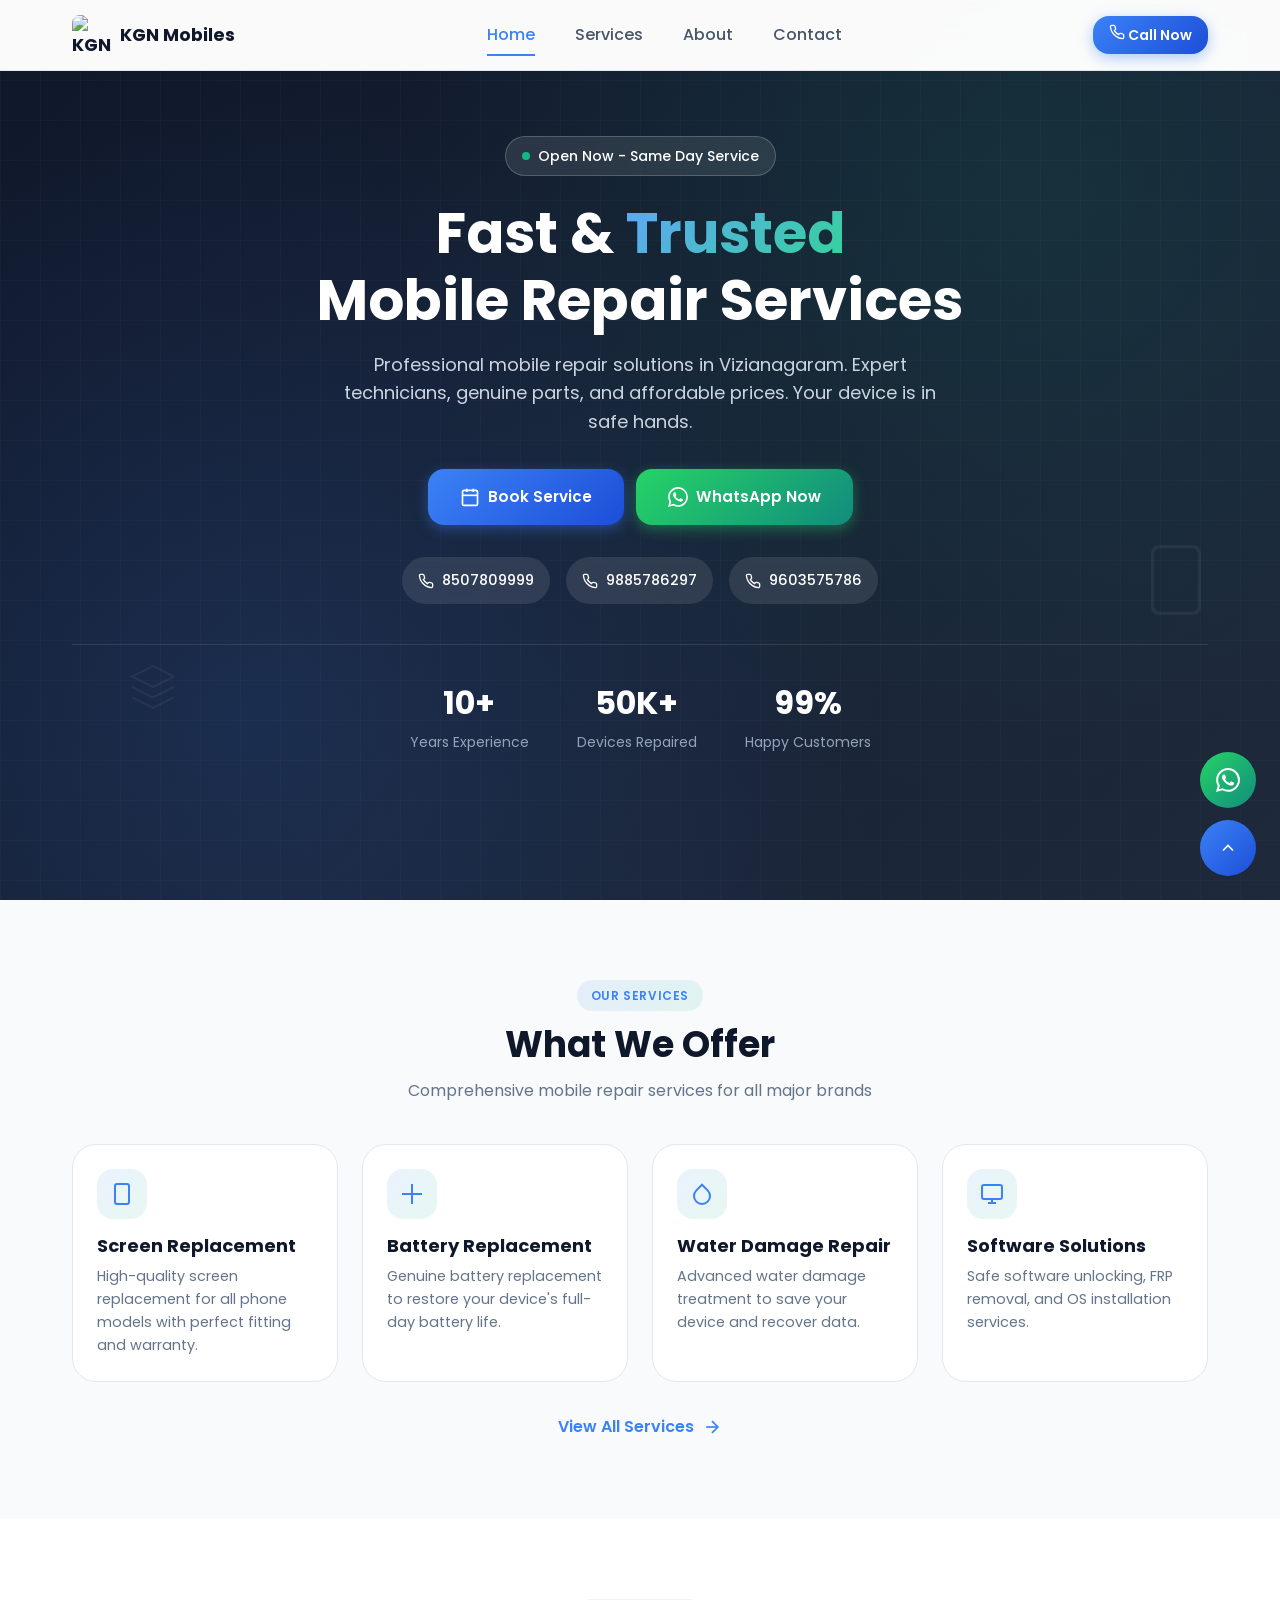
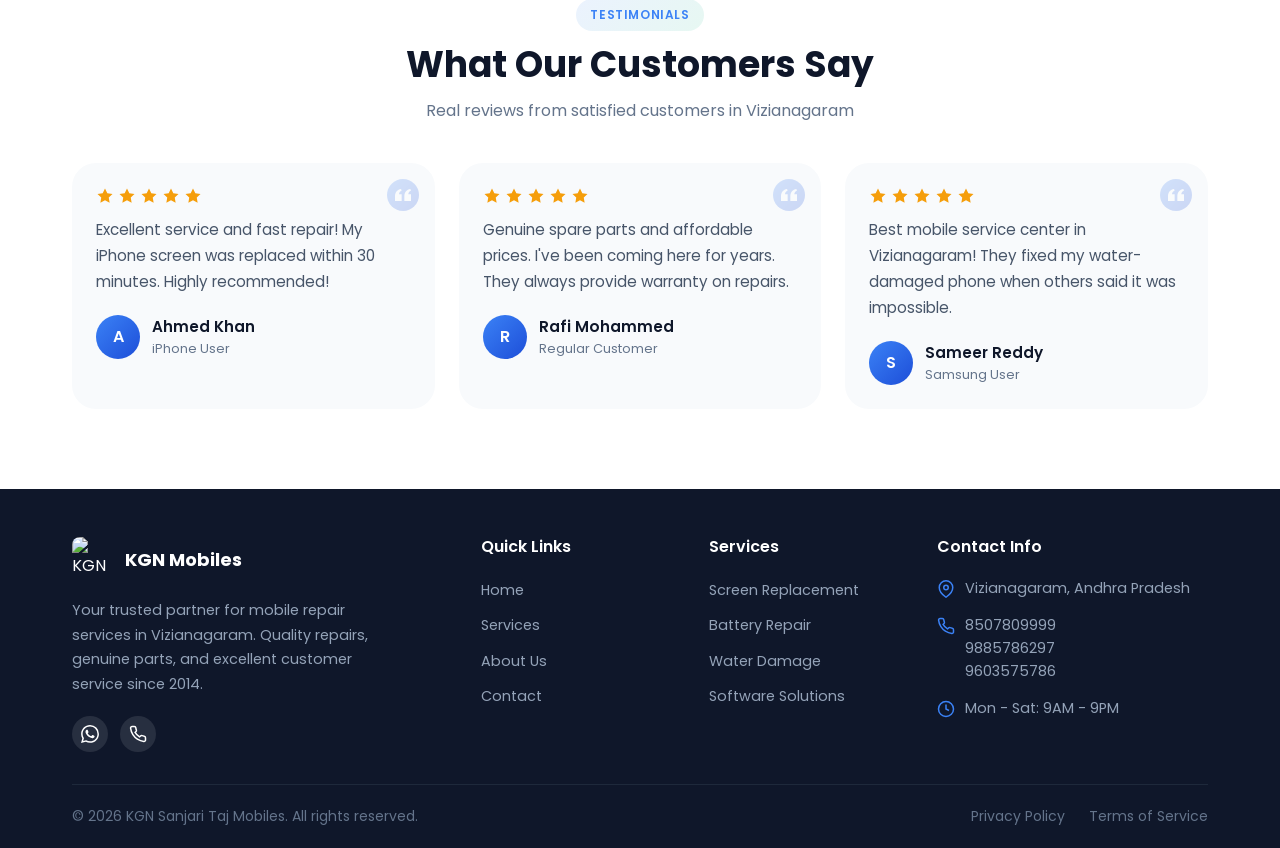
==== commit 8740ac61: "Add all website files including images and pages" ====
--- a/index.html
+++ b/index.html
@@ -1,9 +1,11 @@
 <!DOCTYPE html>
 <html lang="en">
 <head>
+  <meta name="google-site-verification" content="abc123XYZ" />
   <meta charset="UTF-8">
   <meta name="viewport" content="width=device-width, initial-scale=1.0">
   <meta name="description" content="KGN Sanjari Taj Mobiles - Professional mobile repair services in Vizianagaram. Screen replacement, battery repair, software solutions & more.">
+<meta name="google-site-verification" content="abc123XYZ" />
   <meta name="keywords" content="Mobile repair Vizianagaram, Screen replacement, Battery repair, KGN Mobiles">
   <meta name="author" content="KGN Sanjari Taj Mobiles">
   
